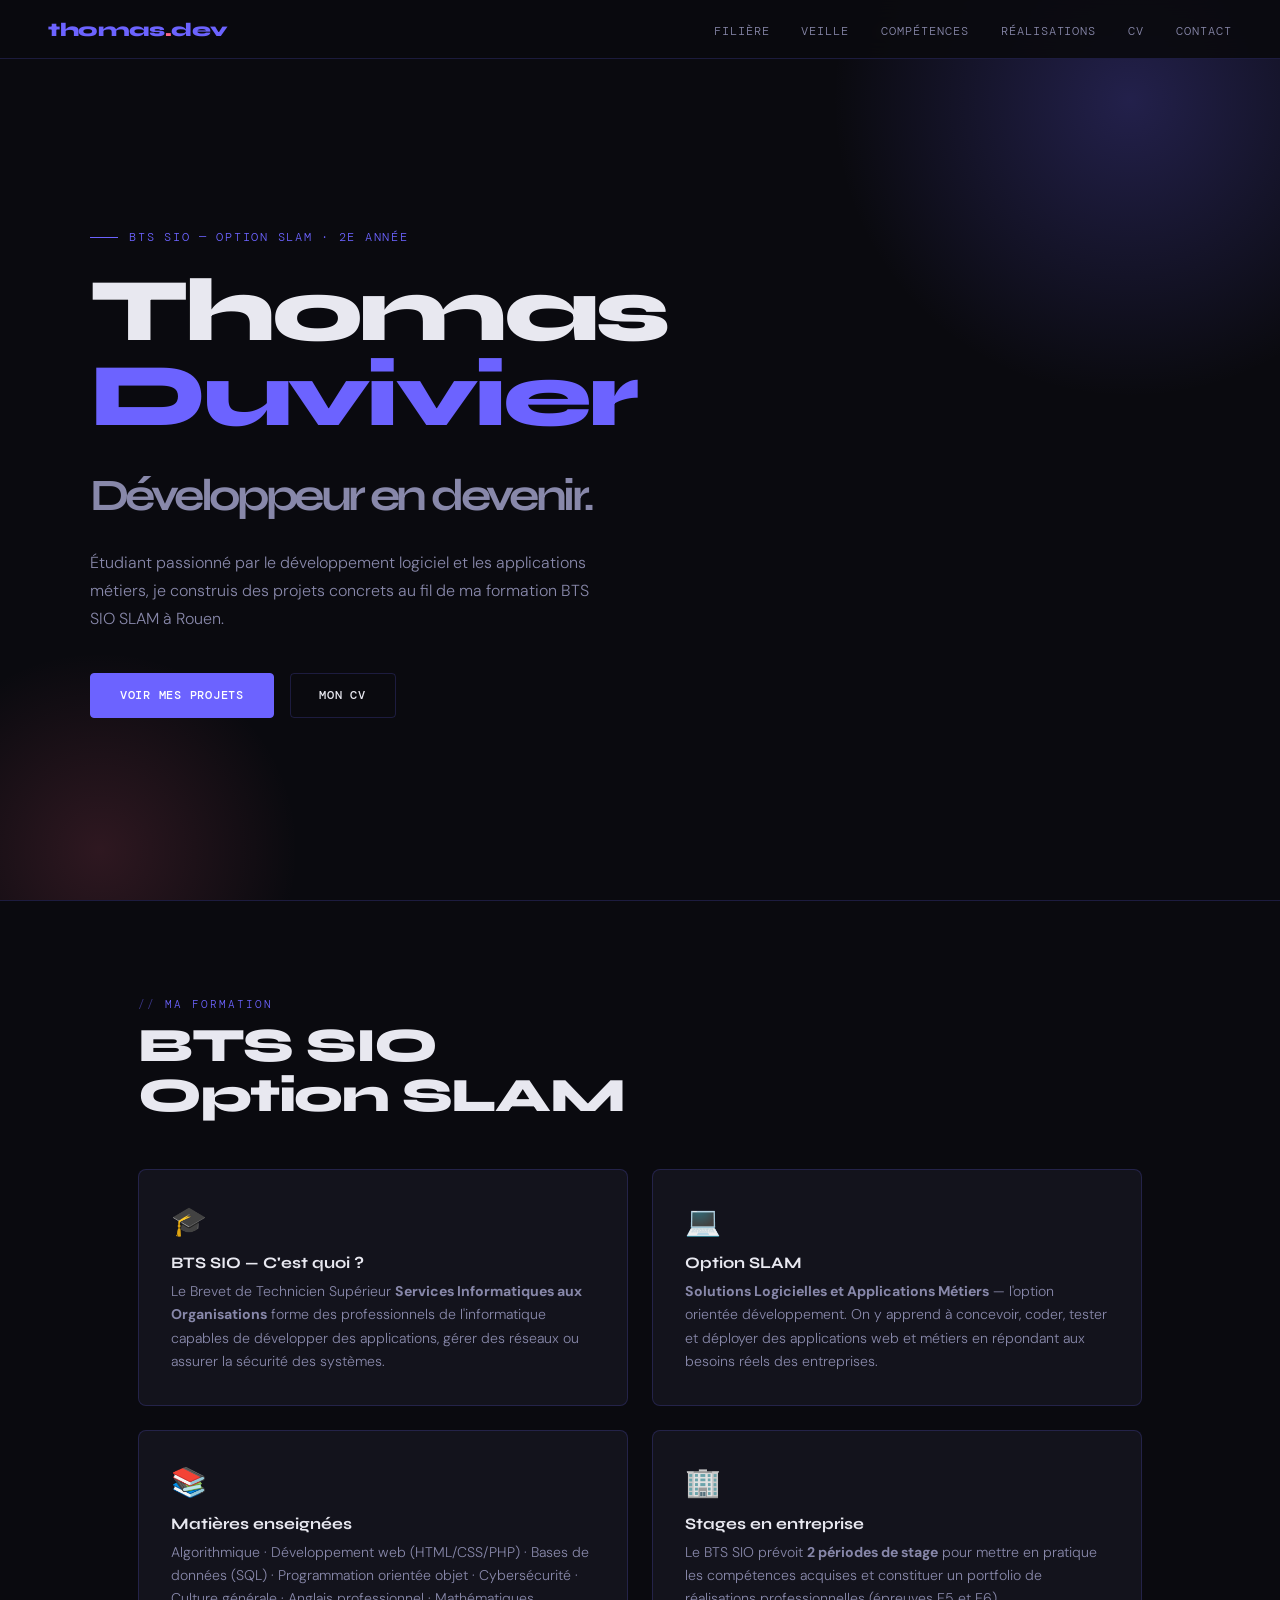
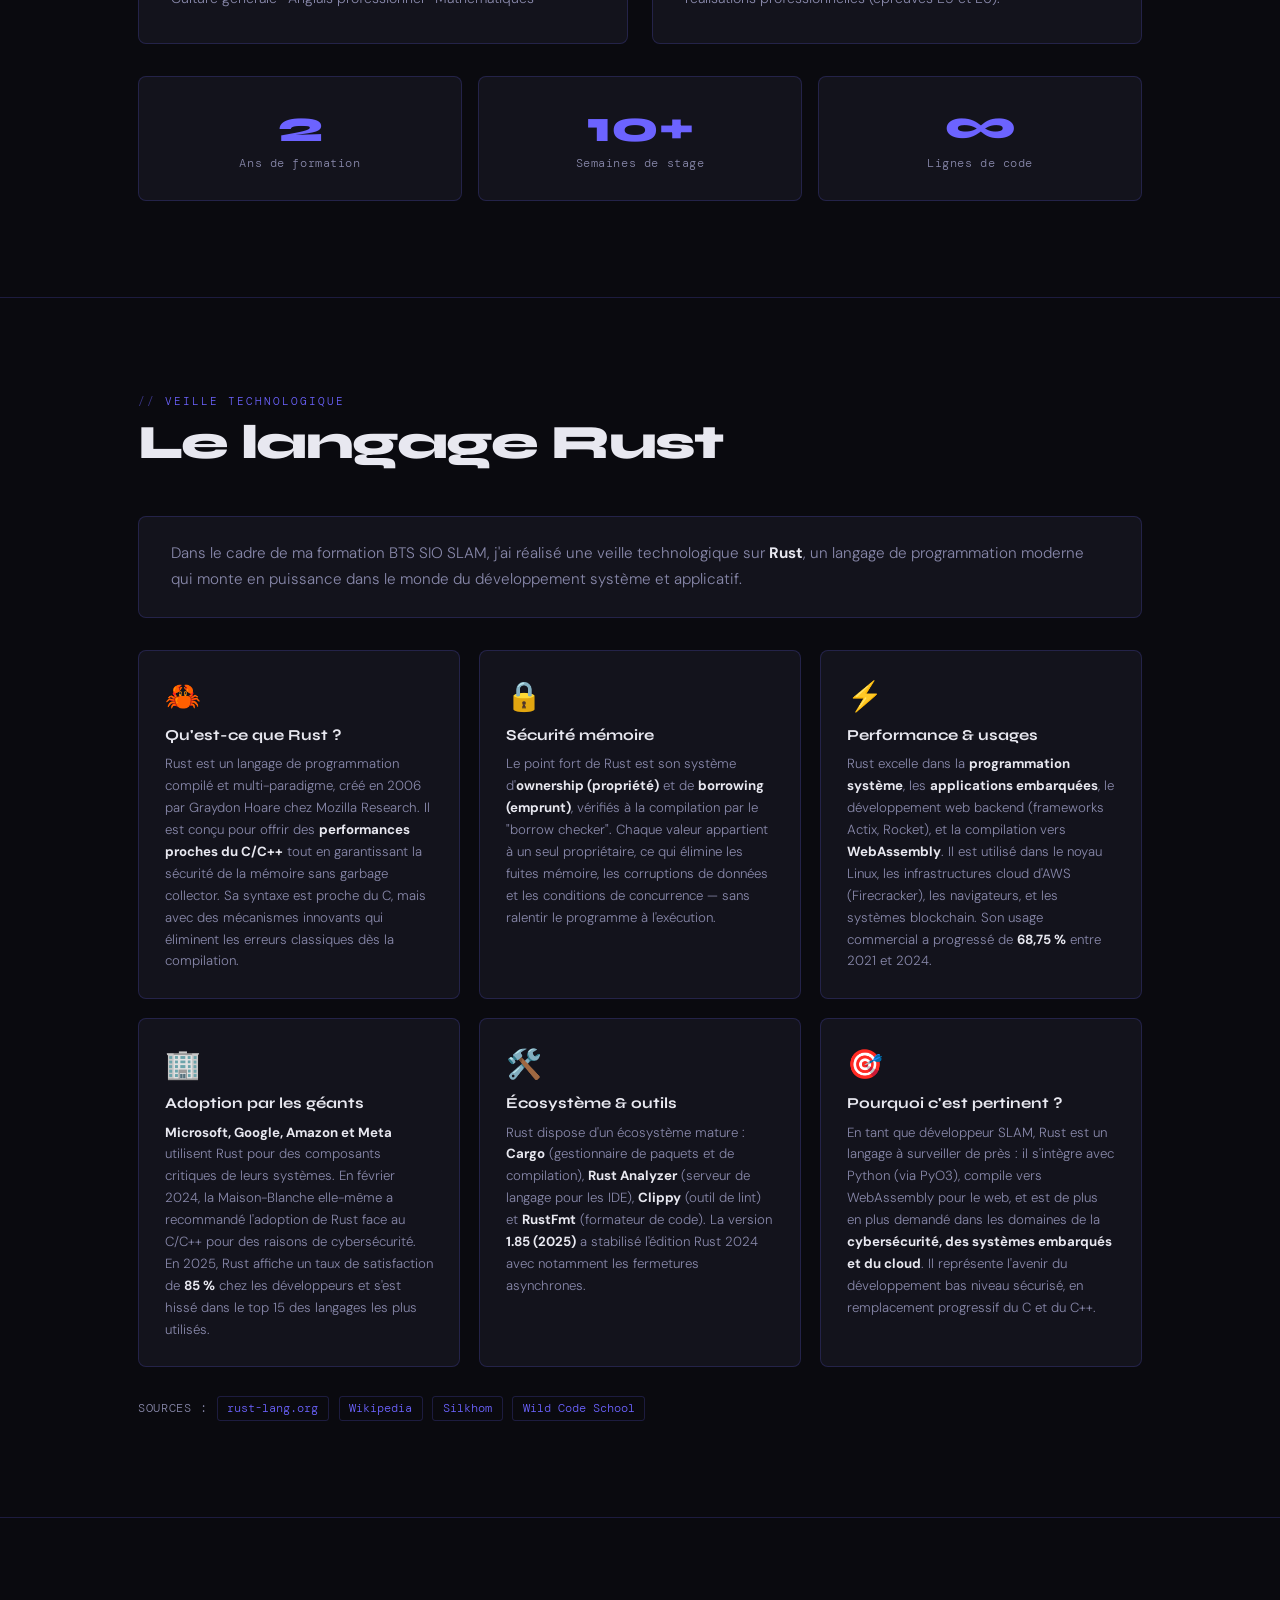
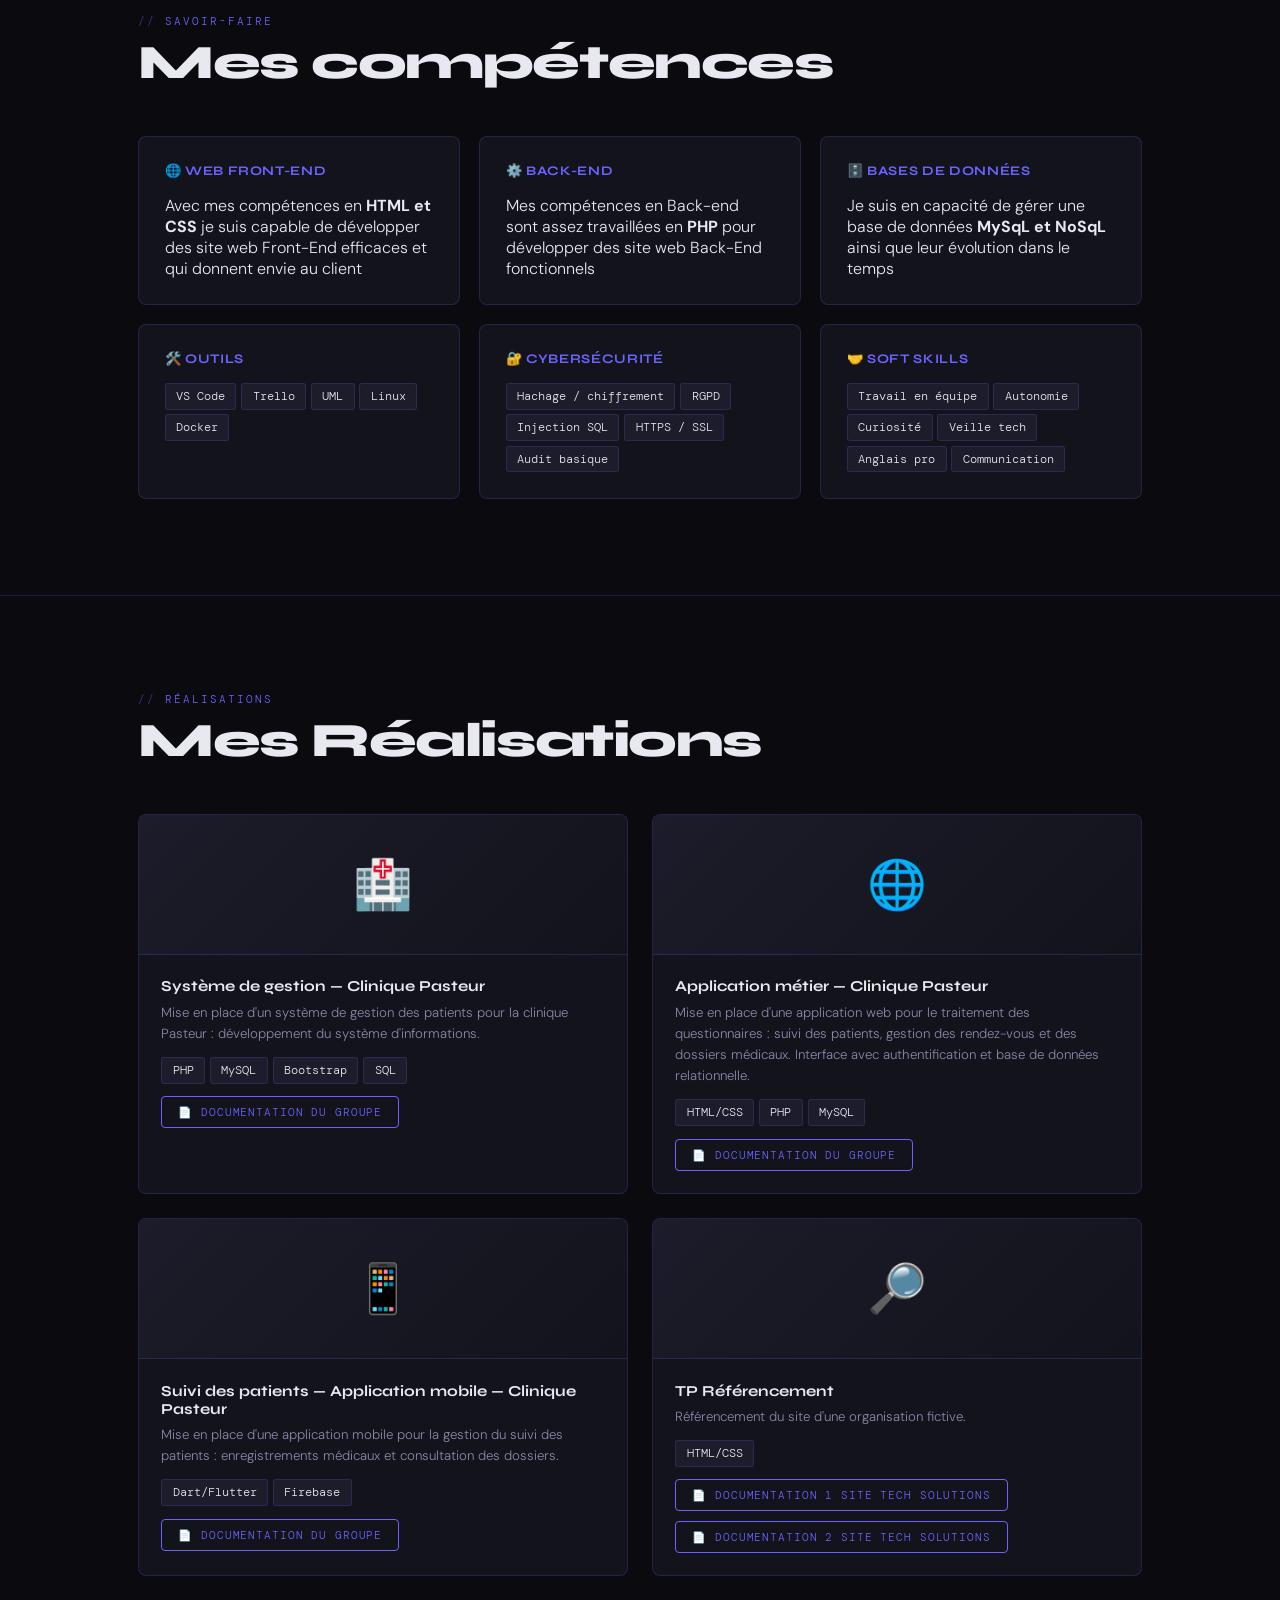
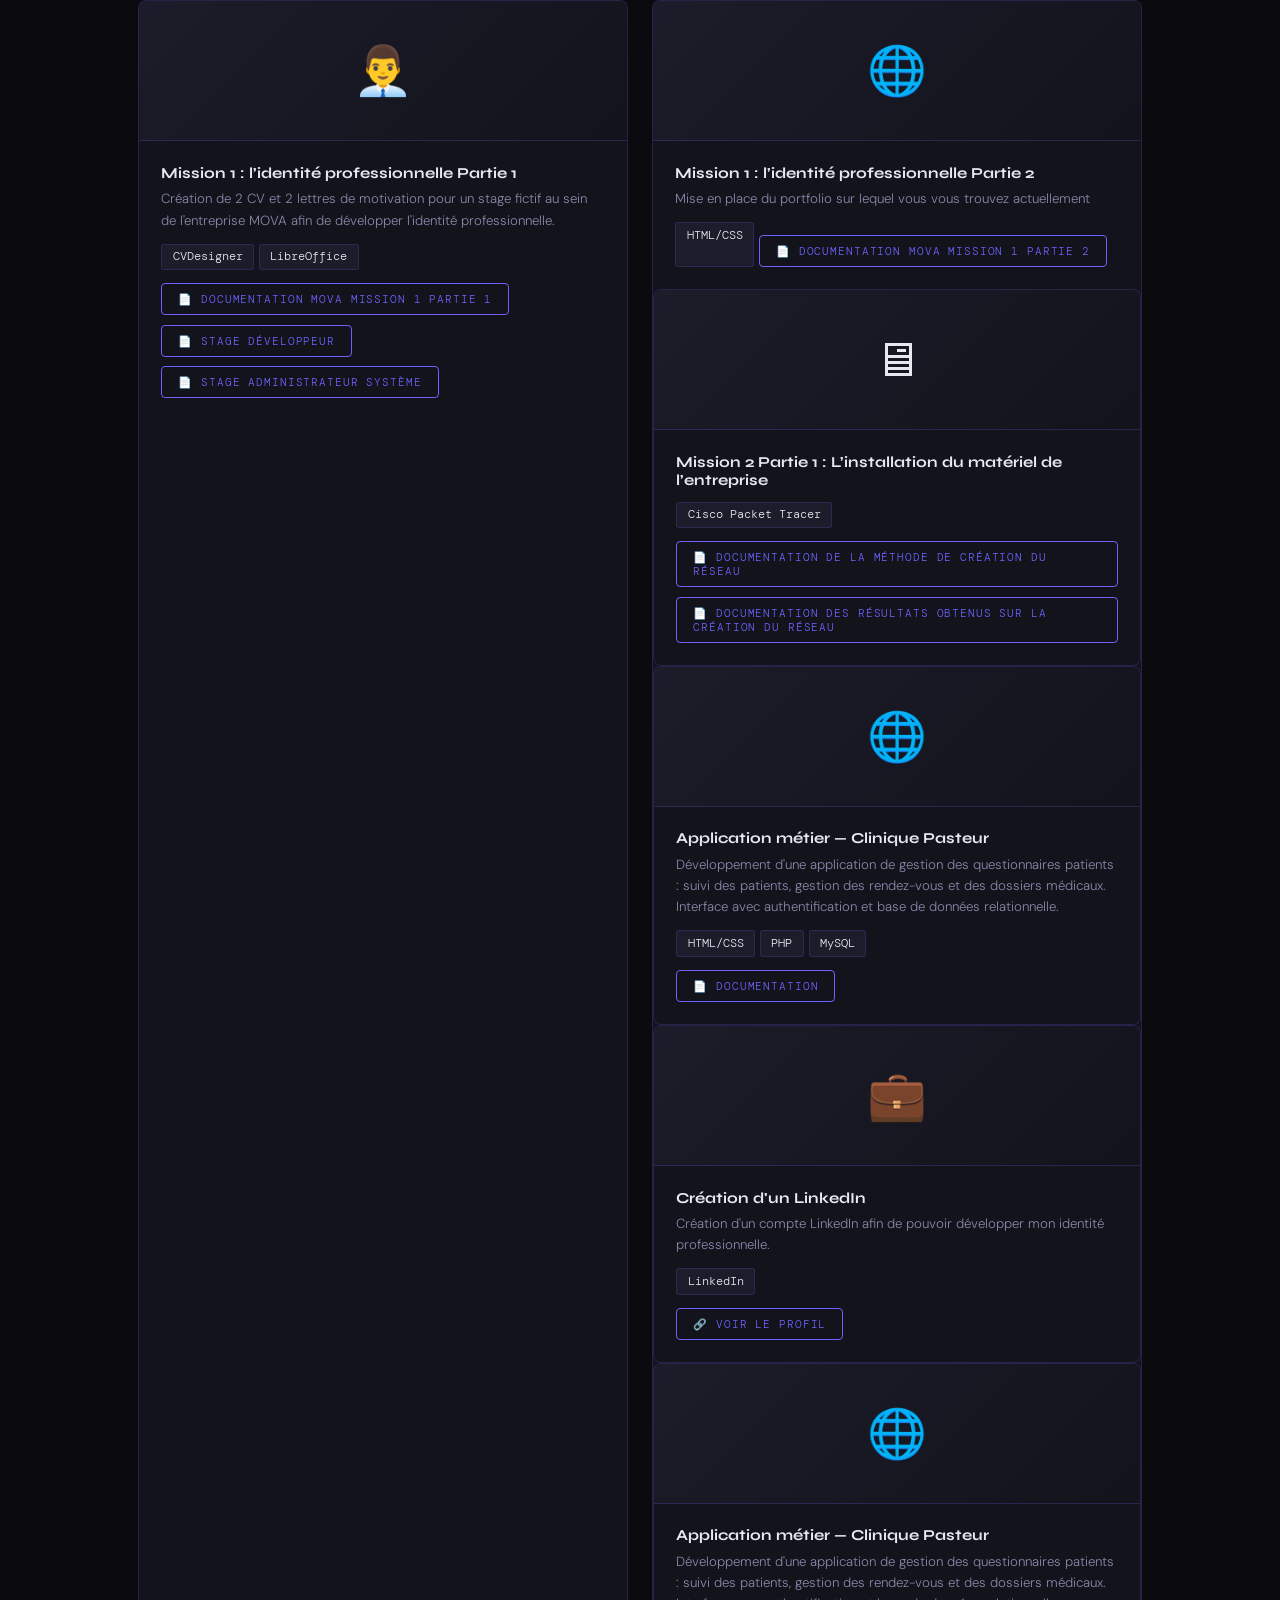
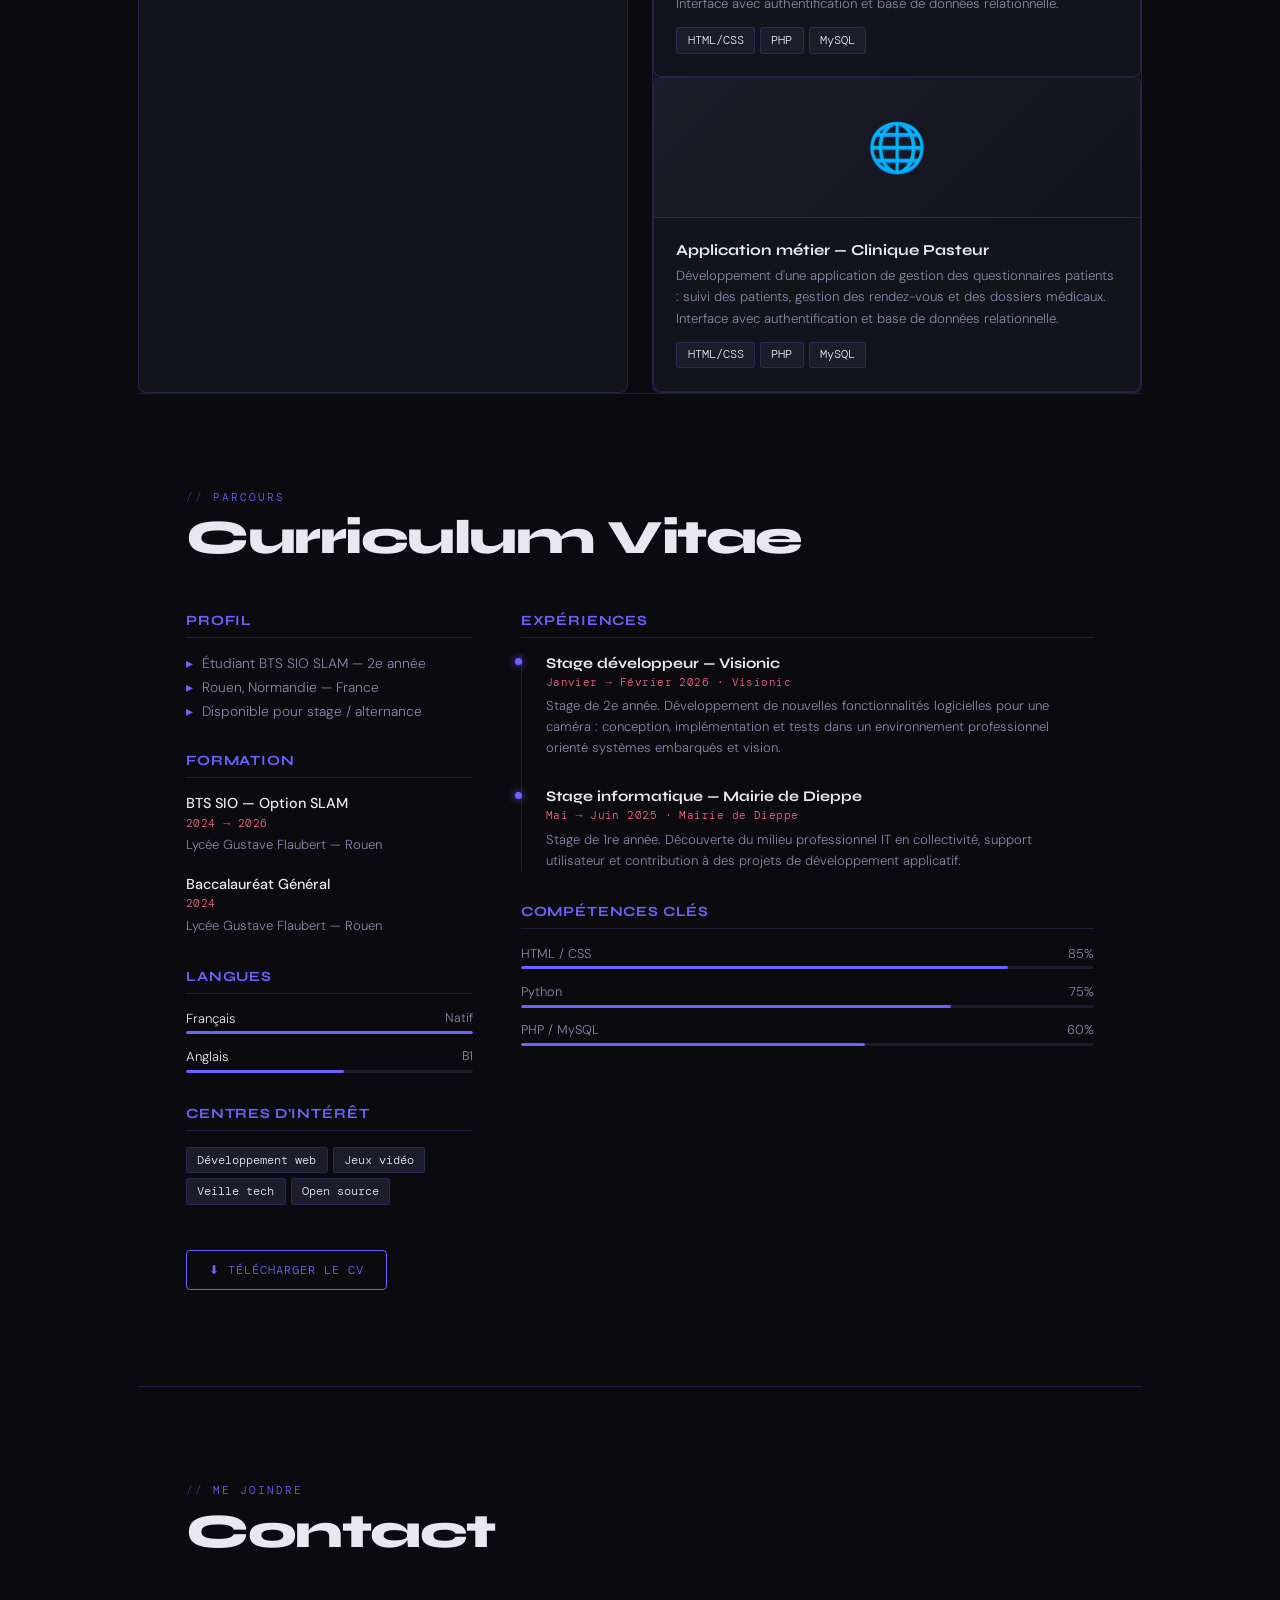
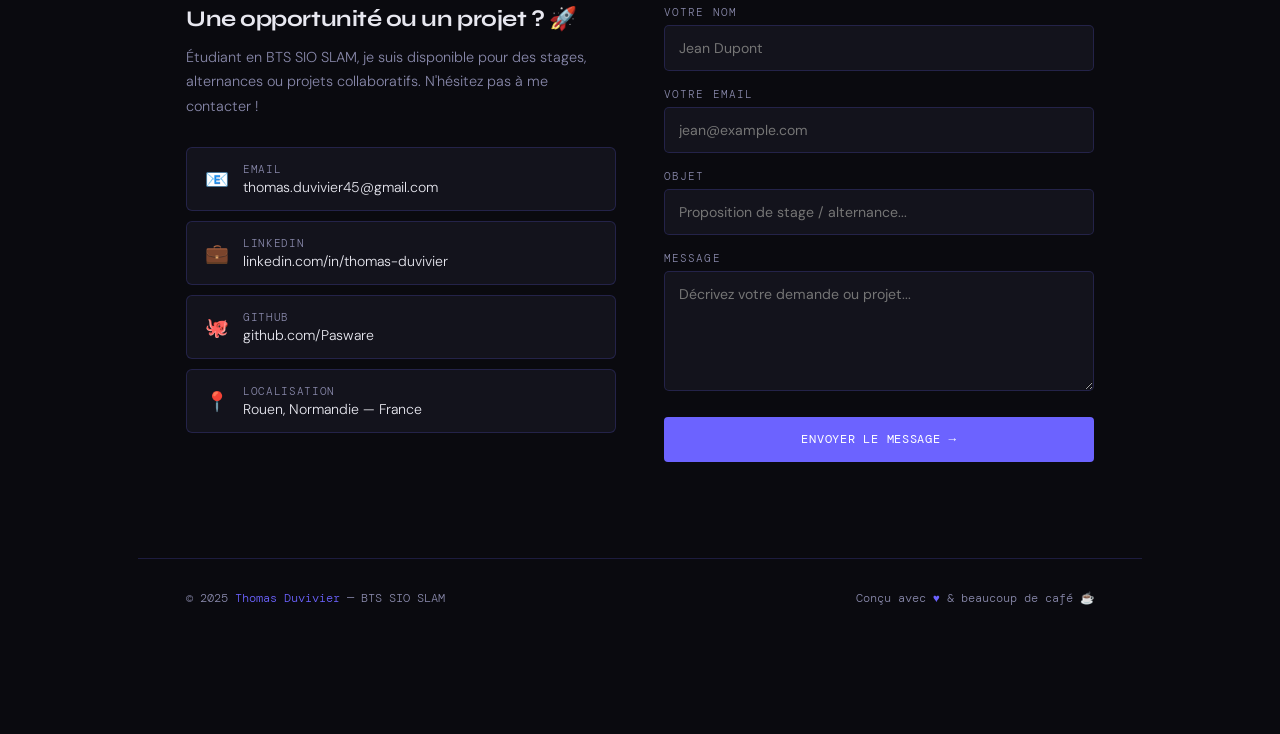
==== index.html @ 9bcb3e44 "Update index.html" ====
<!DOCTYPE html>
<html lang="fr">
<head>
<meta charset="UTF-8">
<meta name="viewport" content="width=device-width, initial-scale=1.0">
<title>Thomas Duvivier – Portfolio BTS SIO SLAM</title>
<link href="https://fonts.googleapis.com/css2?family=Syne:wght@700;800&family=DM+Mono:wght@400;500&family=DM+Sans:wght@300;400;500&display=swap" rel="stylesheet">
<style>
:root {
  --bg: #0a0a0f;
  --surface: #13131c;
  --surface2: #1c1c2a;
  --accent: #6c63ff;
  --accent2: #ff6584;
  --text: #e8e8f0;
  --muted: #8888aa;
  --border: rgba(108,99,255,0.2);
}
* { box-sizing: border-box; margin: 0; padding: 0; }
html { scroll-behavior: smooth; }
body { background: var(--bg); color: var(--text); font-family: 'DM Sans', sans-serif; font-weight: 300; overflow-x: hidden; }
 
/* NAV */
nav {
  position: fixed; top: 0; left: 0; right: 0; z-index: 50;
  display: flex; justify-content: space-between; align-items: center;
  padding: 1.1rem 3rem;
  background: rgba(10,10,15,0.92);
  backdrop-filter: blur(12px);
  border-bottom: 1px solid var(--border);
}
.nav-logo { font-family: 'Syne', sans-serif; font-weight: 800; font-size: 1.2rem; color: var(--accent); letter-spacing: -.02em; }
.nav-logo em { color: var(--accent2); font-style: normal; }
nav ul { list-style: none; display: flex; gap: 2rem; }
nav ul a { font-family: 'DM Mono', monospace; font-size: .75rem; text-decoration: none; color: var(--muted); letter-spacing: .08em; text-transform: uppercase; transition: color .2s; }
nav ul a:hover { color: var(--text); }
 
/* HERO */
#hero {
  min-height: 100vh;
  display: flex; align-items: center;
  padding: 7rem 3rem 4rem;
  position: relative;
  overflow: hidden;
}
.hero-bg {
  position: absolute; top: -200px; right: -150px;
  width: 600px; height: 600px; border-radius: 50%;
  background: radial-gradient(circle, rgba(108,99,255,.25) 0%, transparent 70%);
  pointer-events: none;
}
.hero-bg2 {
  position: absolute; bottom: -150px; left: -100px;
  width: 400px; height: 400px; border-radius: 50%;
  background: radial-gradient(circle, rgba(255,101,132,.15) 0%, transparent 70%);
  pointer-events: none;
}
.hero-content { max-width: 1100px; margin: 0 auto; width: 100%; position: relative; z-index: 1; }
.hero-tag {
  font-family: 'DM Mono', monospace; font-size: .72rem; letter-spacing: .15em;
  color: var(--accent); text-transform: uppercase; margin-bottom: 1.5rem;
  display: flex; align-items: center; gap: .7rem;
}
.hero-tag::before { content: ''; width: 28px; height: 1px; background: var(--accent); display: block; }
h1 {
  font-family: 'Syne', sans-serif; font-weight: 800;
  font-size: clamp(3rem, 7vw, 6.5rem);
  line-height: .95; letter-spacing: -.04em; margin-bottom: 1.5rem;
}
h1 .accent { color: var(--accent); }
h1 .sub { font-size: clamp(1.6rem, 3.5vw, 3rem); color: var(--muted); font-weight: 700; }
.hero-desc { max-width: 500px; color: var(--muted); font-size: 1rem; line-height: 1.75; margin-bottom: 2.5rem; }
.ctas { display: flex; gap: 1rem; flex-wrap: wrap; }
.btn { font-family: 'DM Mono', monospace; font-size: .78rem; letter-spacing: .06em; text-transform: uppercase; padding: .85rem 1.8rem; border-radius: 4px; text-decoration: none; transition: all .2s; font-weight: 500; display: inline-block; }
.btn-primary { background: var(--accent); color: #fff; border: 1px solid var(--accent); }
.btn-primary:hover { background: #5a52e0; }
.btn-outline { background: transparent; color: var(--text); border: 1px solid var(--border); }
.btn-outline:hover { border-color: var(--accent); color: var(--accent); }
 
/* SECTIONS */
.section { padding: 6rem 3rem; max-width: 1100px; margin: 0 auto; }
.section-label { font-family: 'DM Mono', monospace; font-size: .7rem; letter-spacing: .18em; text-transform: uppercase; color: var(--accent); margin-bottom: .6rem; }
.section-label::before { content: '// '; opacity: .5; }
h2 { font-family: 'Syne', sans-serif; font-weight: 800; font-size: clamp(2rem, 4vw, 3rem); letter-spacing: -.03em; margin-bottom: 3rem; line-height: 1.05; }
 
/* FILIERE CARDS */
.grid-2 { display: grid; grid-template-columns: 1fr 1fr; gap: 1.5rem; margin-bottom: 2rem; }
.card { background: var(--surface); border: 1px solid var(--border); border-radius: 8px; padding: 2rem; transition: border-color .2s; }
.card:hover { border-color: var(--accent); }
.card .icon { font-size: 1.8rem; margin-bottom: .8rem; }
.card h3 { font-family: 'Syne', sans-serif; font-size: 1rem; font-weight: 700; margin-bottom: .5rem; }
.card p { font-size: .88rem; color: var(--muted); line-height: 1.65; }
 
.stats-row { display: grid; grid-template-columns: repeat(3,1fr); gap: 1rem; }
.stat-box { background: var(--surface); border: 1px solid var(--border); border-radius: 8px; padding: 1.8rem; text-align: center; }
.stat-num { font-family: 'Syne', sans-serif; font-size: 2.8rem; font-weight: 800; color: var(--accent); line-height: 1; }
.stat-lbl { font-family: 'DM Mono', monospace; font-size: .72rem; color: var(--muted); margin-top: .4rem; letter-spacing: .05em; }
 
/* COMPETENCES */
.skills-grid { display: grid; grid-template-columns: repeat(3,1fr); gap: 1.2rem; }
.skill-group { background: var(--surface); border: 1px solid var(--border); border-radius: 8px; padding: 1.6rem; transition: border-color .2s, transform .2s; }
.skill-group:hover { border-color: var(--accent); transform: translateY(-2px); }
.skill-group h4 { font-family: 'Syne', sans-serif; font-size: .82rem; font-weight: 700; color: var(--accent); text-transform: uppercase; letter-spacing: .05em; margin-bottom: 1rem; }
.bar { margin-bottom: .85rem; }
.bar-top { display: flex; justify-content: space-between; font-size: .8rem; color: var(--muted); margin-bottom: .3rem; }
.bar-track { height: 3px; background: var(--surface2); border-radius: 2px; overflow: hidden; }
.bar-fill { height: 100%; background: var(--accent); border-radius: 2px; }
.tags { display: flex; flex-wrap: wrap; gap: .3rem; margin-top: .3rem; }
.tag { font-family: 'DM Mono', monospace; font-size: .72rem; background: var(--surface2); border: 1px solid var(--border); color: var(--text); padding: .3rem .65rem; border-radius: 3px; }
 
/* Réalisations */
.projects-grid { display: grid; grid-template-columns: 1fr 1fr; gap: 1.5rem; }
.project-card { background: var(--surface); border: 1px solid var(--border); border-radius: 8px; overflow: hidden; transition: border-color .25s, transform .25s; }
.project-card:hover { border-color: var(--accent); transform: translateY(-3px); }
.project-thumb {
  height: 140px; display: flex; align-items: center; justify-content: center;
  font-size: 3rem;
  background: linear-gradient(135deg, var(--surface2), var(--surface));
  border-bottom: 1px solid var(--border);
}
.project-body { padding: 1.4rem; }
.project-body h4 { font-family: 'Syne', sans-serif; font-size: .95rem; font-weight: 700; margin-bottom: .4rem; }
.project-body p { font-size: .83rem; color: var(--muted); line-height: 1.6; margin-bottom: .8rem; }
 
/* CV */
.cv-wrap { display: grid; grid-template-columns: 1fr 2fr; gap: 3rem; }
.cv-block { margin-bottom: 2rem; }
.cv-block h3 { font-family: 'Syne', sans-serif; font-size: .88rem; font-weight: 700; text-transform: uppercase; letter-spacing: .06em; color: var(--accent); border-bottom: 1px solid var(--border); padding-bottom: .5rem; margin-bottom: 1rem; }
.cv-line { font-size: .86rem; color: var(--muted); margin-bottom: .4rem; padding-left: 1rem; position: relative; }
.cv-line::before { content: '▸'; color: var(--accent); position: absolute; left: 0; }
.cv-entry { margin-bottom: 1.2rem; }
.cv-entry .cv-title { font-size: .9rem; font-weight: 500; }
.cv-entry .cv-date { font-family: 'DM Mono', monospace; font-size: .7rem; color: var(--accent2); margin: .2rem 0 .3rem; letter-spacing: .04em; }
.cv-entry p { font-size: .82rem; color: var(--muted); line-height: 1.6; }
 
/* timeline */
.timeline { padding-left: 1.5rem; border-left: 1px solid var(--border); }
.tl-item { position: relative; margin-bottom: 1.8rem; }
.tl-item::before { content: ''; position: absolute; left: -1.9rem; top: .3rem; width: 7px; height: 7px; border-radius: 50%; background: var(--accent); box-shadow: 0 0 8px var(--accent); }
.tl-item h4 { font-family: 'Syne', sans-serif; font-size: .92rem; font-weight: 700; }
.tl-date { font-family: 'DM Mono', monospace; font-size: .7rem; color: var(--accent2); margin: .2rem 0 .4rem; letter-spacing: .04em; }
.tl-item p { font-size: .82rem; color: var(--muted); line-height: 1.6; }
 
.dl-btn { display: inline-flex; align-items: center; gap: .5rem; font-family: 'DM Mono', monospace; font-size: .75rem; letter-spacing: .08em; text-transform: uppercase; color: var(--accent); text-decoration: none; border: 1px solid var(--accent); padding: .7rem 1.4rem; border-radius: 4px; transition: all .2s; margin-top: .8rem; }
.dl-btn:hover { background: var(--accent); color: #fff; }
 
/* CONTACT */
.contact-wrap { display: grid; grid-template-columns: 1fr 1fr; gap: 3rem; align-items: start; }
.contact-info h3 { font-family: 'Syne', sans-serif; font-size: 1.4rem; font-weight: 700; margin-bottom: .8rem; letter-spacing: -.02em; }
.contact-info p { color: var(--muted); line-height: 1.7; margin-bottom: 1.8rem; font-size: .9rem; }
.clink { display: flex; align-items: center; gap: .9rem; text-decoration: none; color: var(--text); padding: .9rem 1.1rem; border: 1px solid var(--border); border-radius: 6px; background: var(--surface); margin-bottom: .6rem; font-size: .88rem; transition: border-color .2s, background .2s; }
.clink:hover { border-color: var(--accent); background: var(--surface2); }
.clink .ci { font-size: 1.2rem; }
.clink .cl { font-family: 'DM Mono', monospace; font-size: .68rem; color: var(--muted); letter-spacing: .06em; text-transform: uppercase; display: block; margin-bottom: .1rem; }
 
/* FORM */
.form-g { margin-bottom: 1rem; }
.form-g label { display: block; font-family: 'DM Mono', monospace; font-size: .68rem; letter-spacing: .1em; text-transform: uppercase; color: var(--muted); margin-bottom: .4rem; }
.form-g input, .form-g textarea { width: 100%; background: var(--surface); border: 1px solid var(--border); color: var(--text); padding: .8rem .9rem; border-radius: 5px; font-family: 'DM Sans', sans-serif; font-size: .88rem; transition: border-color .2s; resize: vertical; outline: none; }
.form-g input:focus, .form-g textarea:focus { border-color: var(--accent); }
.form-g textarea { min-height: 120px; }
.form-submit { font-family: 'DM Mono', monospace; font-size: .78rem; letter-spacing: .06em; text-transform: uppercase; padding: .9rem 2rem; background: var(--accent); color: #fff; border: none; border-radius: 4px; cursor: pointer; transition: all .2s; width: 100%; margin-top: .3rem; }
.form-submit:hover { background: #5a52e0; }
 
/* DIVIDER */
.divider { border: none; border-top: 1px solid var(--border); margin: 0; }
 
/* FOOTER */
footer { padding: 2rem 3rem; display: flex; justify-content: space-between; align-items: center; }
footer p { font-family: 'DM Mono', monospace; font-size: .72rem; color: var(--muted); }
footer span { color: var(--accent); }
 
/* RESPONSIVE */
@media (max-width: 860px) {
  nav { padding: 1rem 1.2rem; }
  nav ul { gap: 1rem; }
  .section { padding: 4rem 1.2rem; }
  #hero { padding: 6rem 1.2rem 3rem; }
  .grid-2, .skills-grid, .projects-grid, .cv-wrap, .contact-wrap, .stats-row { grid-template-columns: 1fr; }
  h1 { font-size: clamp(2.5rem,10vw,4rem); }
  footer { flex-direction: column; gap: .8rem; text-align: center; padding: 1.5rem; }
}
</style>
</head>
<body>
 
<!-- NAV -->
<nav>
  <div class="nav-logo">thomas<em>.</em>dev</div>
  <ul>
    <li><a href="#filiere">Filière</a></li>
    <li><a href="#veille">Veille</a></li>
    <li><a href="#competences">Compétences</a></li>
    <li><a href="#projets">Réalisations</a></li>
    <li><a href="#cv">CV</a></li>
    <li><a href="#contact">Contact</a></li>
  </ul>
</nav>
 
<!-- HERO -->
<div id="hero">
  <div class="hero-bg"></div>
  <div class="hero-bg2"></div>
  <div class="hero-content">
    <div class="hero-tag">BTS SIO — Option SLAM · 2e année</div>
    <h1>
      Thomas<br>
      <span class="accent">Duvivier</span><br>
      <span class="sub">Développeur en devenir.</span>
    </h1>
    <p class="hero-desc">
      Étudiant passionné par le développement logiciel et les applications métiers,
      je construis des projets concrets au fil de ma formation BTS SIO SLAM à Rouen.
    </p>
    <div class="ctas">
      <a href="#projets" class="btn btn-primary">Voir mes projets</a>
      <a href="#cv" class="btn btn-outline">Mon CV</a>
    </div>
  </div>
</div>
 
<hr class="divider">
 
<!-- FILIERE -->
<div class="section" id="filiere">
  <div class="section-label">Ma formation</div>
  <h2>BTS SIO<br>Option SLAM</h2>
 
  <div class="grid-2">
    <div class="card">
      <div class="icon">🎓</div>
      <h3>BTS SIO — C'est quoi ?</h3>
      <p>Le Brevet de Technicien Supérieur <strong>Services Informatiques aux Organisations</strong> forme des professionnels de l'informatique capables de développer des applications, gérer des réseaux ou assurer la sécurité des systèmes.</p>
    </div>
    <div class="card">
      <div class="icon">💻</div>
      <h3>Option SLAM</h3>
      <p><strong>Solutions Logicielles et Applications Métiers</strong> — l'option orientée développement. On y apprend à concevoir, coder, tester et déployer des applications web et métiers en répondant aux besoins réels des entreprises.</p>
    </div>
    <div class="card">
      <div class="icon">📚</div>
      <h3>Matières enseignées</h3>
      <p>Algorithmique · Développement web (HTML/CSS/PHP) · Bases de données (SQL) · Programmation orientée objet · Cybersécurité · Culture générale · Anglais professionnel · Mathématiques</p>
    </div>
    <div class="card">
      <div class="icon">🏢</div>
      <h3>Stages en entreprise</h3>
      <p>Le BTS SIO prévoit <strong>2 périodes de stage</strong> pour mettre en pratique les compétences acquises et constituer un portfolio de réalisations professionnelles (épreuves E5 et E6).</p>
    </div>
  </div>
 
  <div class="stats-row">
    <div class="stat-box"><div class="stat-num">2</div><div class="stat-lbl">Ans de formation</div></div>
    <div class="stat-box"><div class="stat-num">10+</div><div class="stat-lbl">Semaines de stage</div></div>
    <div class="stat-box"><div class="stat-num">∞</div><div class="stat-lbl">Lignes de code</div></div>
  </div>
</div>
 
<hr class="divider">
 
<!-- VEILLE -->
<div class="section" id="veille">
  <div class="section-label">Veille technologique</div>
  <h2>Le langage Rust</h2>
 
  <div class="veille-intro">
    <p>Dans le cadre de ma formation BTS SIO SLAM, j'ai réalisé une veille technologique sur <strong>Rust</strong>, un langage de programmation moderne qui monte en puissance dans le monde du développement système et applicatif.</p>
  </div>
 
  <div class="veille-grid">
 
    <div class="veille-card">
      <div class="veille-icon">🦀</div>
      <h3>Qu'est-ce que Rust ?</h3>
      <p>Rust est un langage de programmation compilé et multi-paradigme, créé en 2006 par Graydon Hoare chez Mozilla Research. Il est conçu pour offrir des <strong>performances proches du C/C++</strong> tout en garantissant la sécurité de la mémoire sans garbage collector. Sa syntaxe est proche du C, mais avec des mécanismes innovants qui éliminent les erreurs classiques dès la compilation.</p>
    </div>
 
    <div class="veille-card">
      <div class="veille-icon">🔒</div>
      <h3>Sécurité mémoire</h3>
      <p>Le point fort de Rust est son système d'<strong>ownership (propriété)</strong> et de <strong>borrowing (emprunt)</strong>, vérifiés à la compilation par le "borrow checker". Chaque valeur appartient à un seul propriétaire, ce qui élimine les fuites mémoire, les corruptions de données et les conditions de concurrence — sans ralentir le programme à l'exécution.</p>
    </div>
 
    <div class="veille-card">
      <div class="veille-icon">⚡</div>
      <h3>Performance & usages</h3>
      <p>Rust excelle dans la <strong>programmation système</strong>, les <strong>applications embarquées</strong>, le développement web backend (frameworks Actix, Rocket), et la compilation vers <strong>WebAssembly</strong>. Il est utilisé dans le noyau Linux, les infrastructures cloud d'AWS (Firecracker), les navigateurs, et les systèmes blockchain. Son usage commercial a progressé de <strong>68,75 %</strong> entre 2021 et 2024.</p>
    </div>
 
    <div class="veille-card">
      <div class="veille-icon">🏢</div>
      <h3>Adoption par les géants</h3>
      <p><strong>Microsoft, Google, Amazon et Meta</strong> utilisent Rust pour des composants critiques de leurs systèmes. En février 2024, la Maison-Blanche elle-même a recommandé l'adoption de Rust face au C/C++ pour des raisons de cybersécurité. En 2025, Rust affiche un taux de satisfaction de <strong>85 %</strong> chez les développeurs et s'est hissé dans le top 15 des langages les plus utilisés.</p>
    </div>
 
    <div class="veille-card">
      <div class="veille-icon">🛠️</div>
      <h3>Écosystème & outils</h3>
      <p>Rust dispose d'un écosystème mature : <strong>Cargo</strong> (gestionnaire de paquets et de compilation), <strong>Rust Analyzer</strong> (serveur de langage pour les IDE), <strong>Clippy</strong> (outil de lint) et <strong>RustFmt</strong> (formateur de code). La version <strong>1.85 (2025)</strong> a stabilisé l'édition Rust 2024 avec notamment les fermetures asynchrones.</p>
    </div>
 
    <div class="veille-card">
      <div class="veille-icon">🎯</div>
      <h3>Pourquoi c'est pertinent ?</h3>
      <p>En tant que développeur SLAM, Rust est un langage à surveiller de près : il s'intègre avec Python (via PyO3), compile vers WebAssembly pour le web, et est de plus en plus demandé dans les domaines de la <strong>cybersécurité, des systèmes embarqués et du cloud</strong>. Il représente l'avenir du développement bas niveau sécurisé, en remplacement progressif du C et du C++.</p>
    </div>
 
  </div>
 
  <div class="veille-sources">
    <span class="veille-src-label">Sources :</span>
    <a href="https://rust-lang.org/fr/" target="_blank" class="veille-src">rust-lang.org</a>
    <a href="https://fr.wikipedia.org/wiki/Rust_(langage)" target="_blank" class="veille-src">Wikipedia</a>
    <a href="https://www.silkhom.com/langages-programmation/rust/" target="_blank" class="veille-src">Silkhom</a>
    <a href="https://www.wildcodeschool.com/blog/langage-de-programmation-rust" target="_blank" class="veille-src">Wild Code School</a>
  </div>
</div>
 
<style>
.veille-intro {
  background: var(--surface); border: 1px solid var(--border); border-radius: 8px;
  padding: 1.5rem 2rem; margin-bottom: 2rem; font-size: .95rem; line-height: 1.7; color: var(--muted);
}
.veille-intro strong { color: var(--text); }
.veille-grid {
  display: grid; grid-template-columns: repeat(3, 1fr); gap: 1.2rem; margin-bottom: 1.8rem;
}
.veille-card {
  background: var(--surface); border: 1px solid var(--border); border-radius: 8px;
  padding: 1.6rem; transition: border-color .2s, transform .2s;
}
.veille-card:hover { border-color: var(--accent); transform: translateY(-2px); }
.veille-icon { font-size: 1.8rem; margin-bottom: .7rem; }
.veille-card h3 { font-family: 'Syne', sans-serif; font-size: .95rem; font-weight: 700; margin-bottom: .6rem; }
.veille-card p { font-size: .83rem; color: var(--muted); line-height: 1.65; }
.veille-card strong { color: var(--text); }
.veille-sources {
  display: flex; align-items: center; gap: .6rem; flex-wrap: wrap;
  font-family: 'DM Mono', monospace; font-size: .72rem;
}
.veille-src-label { color: var(--muted); letter-spacing: .06em; text-transform: uppercase; }
.veille-src {
  color: var(--accent); text-decoration: none;
  border: 1px solid var(--border); padding: .25rem .6rem; border-radius: 3px;
  transition: border-color .2s;
}
.veille-src:hover { border-color: var(--accent); }
@media (max-width: 860px) { .veille-grid { grid-template-columns: 1fr; } }
</style>
 
<hr class="divider">
 
<!-- COMPETENCES -->
<div class="section" id="competences">
  <div class="section-label">Savoir-faire</div>
  <h2>Mes compétences</h2>
 
  <div class="skills-grid">
    <div class="skill-group">
      <h4>🌐 Web Front-End</h4>
      <p> Avec mes compétences en <strong> HTML et CSS</strong> je suis capable de développer des site web Front-End efficaces et qui donnent envie au client</p>
    </div>
 
    <div class="skill-group">
      <h4>⚙️ Back-End</h4>
            <p> Mes compétences en Back-end sont assez travaillées en <strong>PHP</strong> pour développer des site web Back-End fonctionnels</p>
    </div>
 
    <div class="skill-group">
      <h4>🗄️ Bases de données</h4>
           <p> Je suis en capacité de gérer une base de données <strong> MySqL et NoSqL</strong> ainsi que leur évolution dans le temps</p>
    </div>
 
    <div class="skill-group">
      <h4>🛠️ Outils</h4>
      <div class="tags">
        <span class="tag">VS Code</span>
        <span class="tag">Trello</span>
        <span class="tag">UML</span>
        <span class="tag">Linux</span>
        <span class="tag">Docker</span>
      </div>
    </div>
 
    <div class="skill-group">
      <h4>🔐 Cybersécurité</h4>
      <div class="tags">
        <span class="tag">Hachage / chiffrement</span>
        <span class="tag">RGPD</span>
        <span class="tag">Injection SQL</span>
        <span class="tag">HTTPS / SSL</span>
        <span class="tag">Audit basique</span>
      </div>
    </div>
 
    <div class="skill-group">
      <h4>🤝 Soft skills</h4>
      <div class="tags">
        <span class="tag">Travail en équipe</span>
        <span class="tag">Autonomie</span>
        <span class="tag">Curiosité</span>
        <span class="tag">Veille tech</span>
        <span class="tag">Anglais pro</span>
        <span class="tag">Communication</span>
      </div>
    </div>
  </div>
</div>
 
<hr class="divider">
 
<!-- PROJETS -->
<div class="section" id="projets">
  <div class="section-label">Réalisations</div>
  <h2>Mes Réalisations</h2>

  <div class="projects-grid">

    <div class="project-card">
      <div class="project-thumb">🏥</div>
      <div class="project-body">
        <h4>Système de gestion — Clinique Pasteur</h4>
        <p>Mise en place d'un système de gestion des patients pour la clinique Pasteur : développement du système d'informations.</p>
        <div class="tags">
          <span class="tag">PHP</span><span class="tag">MySQL</span><span class="tag">Bootstrap</span><span class="tag">SQL</span>
        </div>
        <div style="display:flex; gap:.6rem; margin-top:.8rem; flex-wrap:wrap;">
          <a href="https://github.com/Pasware/pasware/blob/main/AtelierPro_G3_Proj1Part3.pdf" target="_blank" rel="noopener noreferrer" class="dl-btn" style="margin-top:0; font-size:.68rem; padding:.5rem 1rem;">📄 Documentation du groupe</a>
        </div>
      </div>
    </div>

    <div class="project-card">
      <div class="project-thumb">🌐</div>
      <div class="project-body">
        <h4>Application métier — Clinique Pasteur</h4>
        <p>Mise en place d'une application web pour le traitement des questionnaires : suivi des patients, gestion des rendez-vous et des dossiers médicaux. Interface avec authentification et base de données relationnelle.</p>
        <div class="tags">
          <span class="tag">HTML/CSS</span><span class="tag">PHP</span><span class="tag">MySQL</span>
        </div>
        <div style="display:flex; gap:.6rem; margin-top:.8rem; flex-wrap:wrap;">
          <a href="https://github.com/Pasware/pasware/blob/main/atelierPro_Projet2.pdf" target="_blank" rel="noopener noreferrer" class="dl-btn" style="margin-top:0; font-size:.68rem; padding:.5rem 1rem;">📄 Documentation du groupe</a>
        </div>
      </div>
    </div>

    <div class="project-card">
      <div class="project-thumb">📱</div>
      <div class="project-body">
        <h4>Suivi des patients — Application mobile — Clinique Pasteur</h4>
        <p>Mise en place d'une application mobile pour la gestion du suivi des patients : enregistrements médicaux et consultation des dossiers.</p>
        <div class="tags">
          <span class="tag">Dart/Flutter</span><span class="tag">Firebase</span>
        </div>
        <div style="display:flex; gap:.6rem; margin-top:.8rem; flex-wrap:wrap;">
          <a href="https://github.com/Pasware/pasware/blob/main/atelierPro_Projet3.pdf" target="_blank" rel="noopener noreferrer" class="dl-btn" style="margin-top:0; font-size:.68rem; padding:.5rem 1rem;">📄 Documentation du groupe</a>
        </div>
      </div>
    </div>

    <div class="project-card">
      <div class="project-thumb">🔎</div>
      <div class="project-body">
        <h4>TP Référencement</h4>
        <p>Référencement du site d'une organisation fictive.</p>
        <div class="tags">
          <span class="tag">HTML/CSS</span>
        </div>
        <div style="display:flex; gap:.6rem; margin-top:.8rem; flex-wrap:wrap;">
          <a href="https://github.com/Pasware/pasware/blob/main/TP_Referencement.pdf" target="_blank" rel="noopener noreferrer" class="dl-btn" style="margin-top:0; font-size:.68rem; padding:.5rem 1rem;">📄 Documentation 1 site Tech Solutions</a>
          <a href="https://github.com/Pasware/pasware/blob/main/TP_Referencement.pdf" target="_blank" rel="noopener noreferrer" class="dl-btn" style="margin-top:0; font-size:.68rem; padding:.5rem 1rem;">📄 Documentation 2 site Tech Solutions</a>
        </div>
      </div>
    </div>

    <div class="project-card">
      <div class="project-thumb">👨‍💼</div>
      <div class="project-body">
        <h4>Mission 1 : l’identité professionnelle Partie 1</h4>
        <p>Création de 2 CV et 2 lettres de motivation pour un stage fictif au sein de l'entreprise MOVA afin de développer l'identité professionnelle.</p>
        <div class="tags">
          <span class="tag">CVDesigner</span><span class="tag">LibreOffice</span>
        </div>
        <div style="display:flex; gap:.6rem; margin-top:.8rem; flex-wrap:wrap;">
          <a href="https://github.com/Pasware/pasware/blob/main/MOVA_mission_1_partie1.pdf" target="_blank" rel="noopener noreferrer" class="dl-btn" style="margin-top:0; font-size:.68rem; padding:.5rem 1rem;">📄 Documentation MOVA Mission 1 Partie 1</a>
          <a href="https://github.com/Pasware/pasware/blob/main/offre_de_stage_développeur.pdf" target="_blank" rel="noopener noreferrer" class="dl-btn" style="margin-top:0; font-size:.68rem; padding:.5rem 1rem;">📄 Stage développeur</a>
          <a href="https://github.com/Pasware/pasware/blob/main/offre_de_stage_administrateur_systeme_et_reseau.pdf" target="_blank" rel="noopener noreferrer" class="dl-btn" style="margin-top:0; font-size:.68rem; padding:.5rem 1rem;">📄 Stage Administrateur Système</a>
        </div>
      </div>
    </div>

    <div class="project-card">
      <div class="project-thumb">🌐</div>
      <div class="project-body">
        <h4>Mission 1 : l’identité professionnelle Partie 2</h4>
        <p>Mise en place du portfolio sur lequel vous vous trouvez actuellement</p>
        <div class="tags">
          <span class="tag">HTML/CSS</span>
        <div style="display:flex; gap:.6rem; margin-top:.8rem; flex-wrap:wrap;">
           <a href="https://github.com/Pasware/pasware/blob/main/MOVA_mission_1_partie2.pdf" target="_blank" rel="noopener noreferrer" class="dl-btn" style="margin-top:0; font-size:.68rem; padding:.5rem 1rem;">📄 Documentation MOVA Mission 1 Partie 2</a>
        </div>
      </div>
    </div>

    <div class="project-card">
      <div class="project-thumb">🖥</div>
      <div class="project-body">
        <h4>Mission 2 Partie 1 : L’installation du matériel de l’entreprise</h4>
        <p></p>
        <div class="tags">
          <span class="tag">Cisco Packet Tracer</span>
        </div>
        <div style="display:flex; gap:.6rem; margin-top:.8rem; flex-wrap:wrap;">
          <a href="https://github.com/Pasware/pasware/blob/main/mission2_partie1.pdf" target="_blank" rel="noopener noreferrer" class="dl-btn" style="margin-top:0; font-size:.68rem; padding:.5rem 1rem;">📄 Documentation de la méthode de création du réseau</a>
          <a href="https://github.com/Pasware/pasware/blob/main/Document_technique.pdf" target="_blank" rel="noopener noreferrer" class="dl-btn" style="margin-top:0; font-size:.68rem; padding:.5rem 1rem;">📄 Documentation des résultats obtenus sur la création du réseau</a>
        </div>
      </div>
    </div>

    <div class="project-card">
      <div class="project-thumb">🌐</div>
      <div class="project-body">
        <h4>Application métier — Clinique Pasteur</h4>
        <p>Développement d'une application de gestion des questionnaires patients : suivi des patients, gestion des rendez-vous et des dossiers médicaux. Interface avec authentification et base de données relationnelle.</p>
        <div class="tags">
          <span class="tag">HTML/CSS</span><span class="tag">PHP</span><span class="tag">MySQL</span>
        </div>
        <div style="display:flex; gap:.6rem; margin-top:.8rem; flex-wrap:wrap;">
          <a href="#" target="_blank" rel="noopener noreferrer" class="dl-btn" style="margin-top:0; font-size:.68rem; padding:.5rem 1rem;">📄 Documentation</a>
        </div>
      </div>
    </div>

    <div class="project-card">
      <div class="project-thumb">💼</div>
      <div class="project-body">
        <h4>Création d'un LinkedIn</h4>
        <p>Création d'un compte LinkedIn afin de pouvoir développer mon identité professionnelle.</p>
        <div class="tags">
          <span class="tag">LinkedIn</span>
        </div>
        <div style="display:flex; gap:.6rem; margin-top:.8rem; flex-wrap:wrap;">
          <a href="https://www.linkedin.com/in/thomas-duvivier-1b0137398/" target="_blank" rel="noopener noreferrer" class="dl-btn" style="margin-top:0; font-size:.68rem; padding:.5rem 1rem;">🔗 Voir le profil</a>
        </div>
      </div>
    </div>

    <div class="project-card">
      <div class="project-thumb">🌐</div>
      <div class="project-body">
        <h4>Application métier — Clinique Pasteur</h4>
        <p>Développement d'une application de gestion des questionnaires patients : suivi des patients, gestion des rendez-vous et des dossiers médicaux. Interface avec authentification et base de données relationnelle.</p>
        <div class="tags">
          <span class="tag">HTML/CSS</span><span class="tag">PHP</span><span class="tag">MySQL</span>
        </div>
      </div>
    </div>

    <div class="project-card">
      <div class="project-thumb">🌐</div>
      <div class="project-body">
        <h4>Application métier — Clinique Pasteur</h4>
        <p>Développement d'une application de gestion des questionnaires patients : suivi des patients, gestion des rendez-vous et des dossiers médicaux. Interface avec authentification et base de données relationnelle.</p>
        <div class="tags">
          <span class="tag">HTML/CSS</span><span class="tag">PHP</span><span class="tag">MySQL</span>
        </div>
      </div>
    </div>

  </div>
</div>

<hr class="divider">
 
<!-- CV -->
<div class="section" id="cv">
  <div class="section-label">Parcours</div>
  <h2>Curriculum Vitae</h2>

  <div class="cv-wrap">
    <!-- GAUCHE -->
    <div>
      <div class="cv-block">
        <h3>Profil</h3>
        <p class="cv-line">Étudiant BTS SIO SLAM — 2e année</p>
        <p class="cv-line">Rouen, Normandie — France</p>
        <p class="cv-line">Disponible pour stage / alternance</p>
      </div>

      <div class="cv-block">
        <h3>Formation</h3>
        <div class="cv-entry">
          <div class="cv-title">BTS SIO — Option SLAM</div>
          <div class="cv-date">2024 → 2026</div>
          <p>Lycée Gustave Flaubert — Rouen</p>
        </div>
        <div class="cv-entry">
          <div class="cv-title">Baccalauréat Général</div>
          <div class="cv-date">2024</div>
          <p>Lycée Gustave Flaubert — Rouen</p>
        </div>
      </div>

      <div class="cv-block">
        <h3>Langues</h3>
        <div class="bar"><div class="bar-top"><span style="font-size:.82rem;color:var(--text)">Français</span><span style="font-size:.78rem;color:var(--muted)">Natif</span></div><div class="bar-track"><div class="bar-fill" style="width:100%"></div></div></div>
        <div class="bar"><div class="bar-top"><span style="font-size:.82rem;color:var(--text)">Anglais</span><span style="font-size:.78rem;color:var(--muted)">B1</span></div><div class="bar-track"><div class="bar-fill" style="width:55%"></div></div></div>
      </div>

      <div class="cv-block">
        <h3>Centres d'intérêt</h3>
        <div class="tags">
          <span class="tag">Développement web</span>
          <span class="tag">Jeux vidéo</span>
          <span class="tag">Veille tech</span>
          <span class="tag">Open source</span>
        </div>
      </div>

      <a href="CV_Thomas_Duvivier.pdf" download="CV_Thomas_Duvivier.pdf" class="dl-btn">⬇ Télécharger le CV</a>
    </div>
 
    <!-- DROITE -->
    <div>
      <div class="cv-block">
        <h3>Expériences</h3>
        <div class="timeline">
          <div class="tl-item">
            <h4>Stage développeur — Visionic</h4>
            <div class="tl-date">Janvier → Février 2026 · Visionic</div>
            <p>Stage de 2e année. Développement de nouvelles fonctionnalités logicielles pour une caméra : conception, implémentation et tests dans un environnement professionnel orienté systèmes embarqués et vision.</p>
          </div>
          <div class="tl-item">
            <h4>Stage informatique — Mairie de Dieppe</h4>
            <div class="tl-date">Mai → Juin 2025 · Mairie de Dieppe</div>
            <p>Stage de 1re année. Découverte du milieu professionnel IT en collectivité, support utilisateur et contribution à des projets de développement applicatif.</p>
          </div>
        </div>
      </div>
 
      <div class="cv-block">
        <h3>Compétences clés</h3>
        <div class="bar"><div class="bar-top"><span>HTML / CSS</span><span>85%</span></div><div class="bar-track"><div class="bar-fill" style="width:85%"></div></div></div>
        <div class="bar"><div class="bar-top"><span>Python</span><span>75%</span></div><div class="bar-track"><div class="bar-fill" style="width:75%"></div></div></div>
        <div class="bar"><div class="bar-top"><span>PHP / MySQL</span><span>60%</span></div><div class="bar-track"><div class="bar-fill" style="width:60%"></div></div></div>
      </div>
    </div>
  </div>
</div>
 
<hr class="divider">
 
<!-- CONTACT -->
<div class="section" id="contact">
  <div class="section-label">Me joindre</div>
  <h2>Contact</h2>
 
  <div class="contact-wrap">
    <div class="contact-info">
      <h3>Une opportunité ou un projet ? 🚀</h3>
      <p>Étudiant en BTS SIO SLAM, je suis disponible pour des stages, alternances ou projets collaboratifs. N'hésitez pas à me contacter !</p>
 
      <a href="mailto:thomas.duvivier45@gmail.com" class="clink">
        <span class="ci">📧</span>
        <div><span class="cl">Email</span>thomas.duvivier45@gmail.com</div>
      </a>
      <a href="https://www.linkedin.com/in/thomas-duvivier-1b0137398/" target="_blank" class="clink">
        <span class="ci">💼</span>
        <div><span class="cl">LinkedIn</span>linkedin.com/in/thomas-duvivier</div>
      </a>
      <a href="https://github.com/Pasware" target="_blank" class="clink">
        <span class="ci">🐙</span>
        <div><span class="cl">GitHub</span>github.com/Pasware</div>
      </a>
      <a href="#" class="clink">
        <span class="ci">📍</span>
        <div><span class="cl">Localisation</span>Rouen, Normandie — France</div>
      </a>
    </div>
 
    <div>
      <div class="form-g"><label>Votre nom</label><input type="text" placeholder="Jean Dupont"></div>
      <div class="form-g"><label>Votre email</label><input type="email" placeholder="jean@example.com"></div>
      <div class="form-g"><label>Objet</label><input type="text" placeholder="Proposition de stage / alternance..."></div>
      <div class="form-g"><label>Message</label><textarea placeholder="Décrivez votre demande ou projet..."></textarea></div>
      <button class="form-submit" onclick="this.textContent='Message envoyé ✓'; this.style.background='#43e97b'; this.style.color='#0a0a0f';">Envoyer le message →</button>
    </div>
  </div>
</div>
 
<hr class="divider">
 
<!-- FOOTER -->
<footer>
  <p>© 2025 <span>Thomas Duvivier</span> — BTS SIO SLAM</p>
  <p>Conçu avec <span>♥</span> &amp; beaucoup de café ☕</p>
</footer>
 
<script data-cfasync="false" src="/cdn-cgi/scripts/5c5dd728/cloudflare-static/email-decode.min.js"></script><script>
// Nav smooth highlight
c
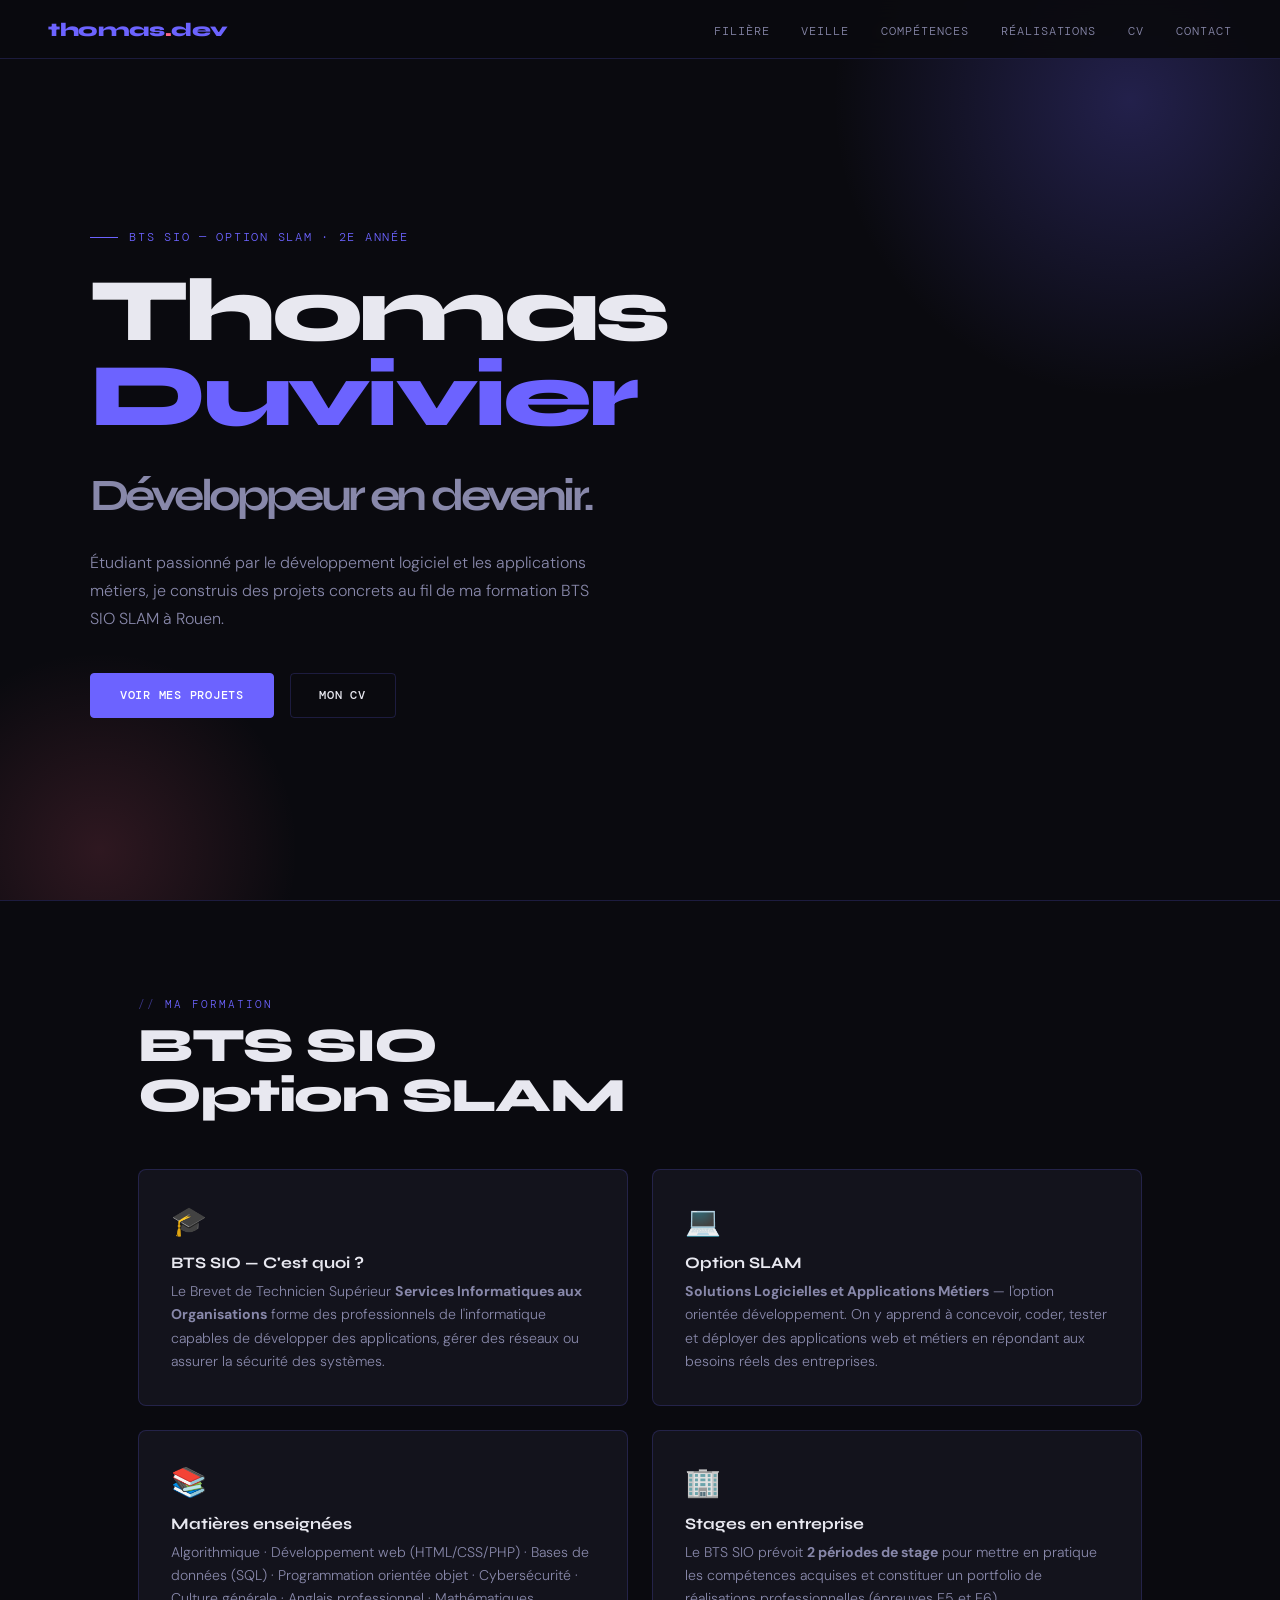
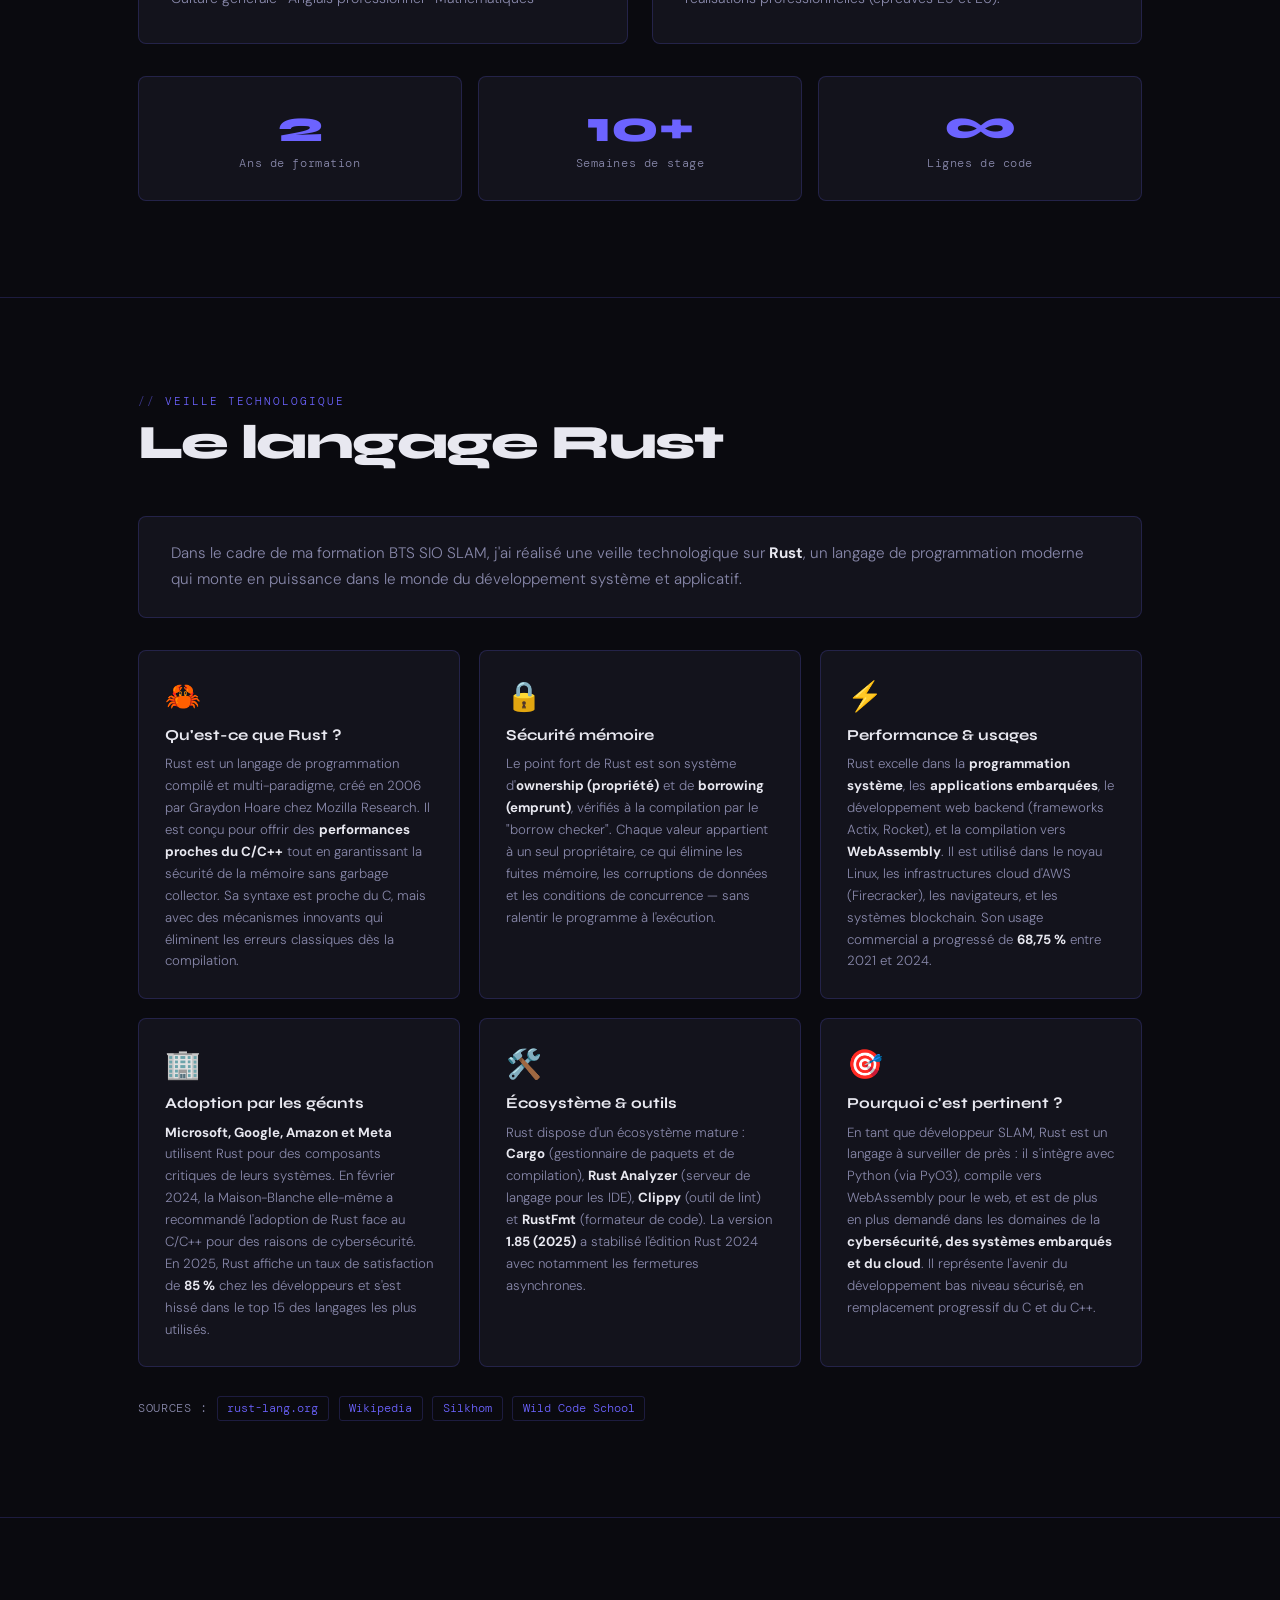
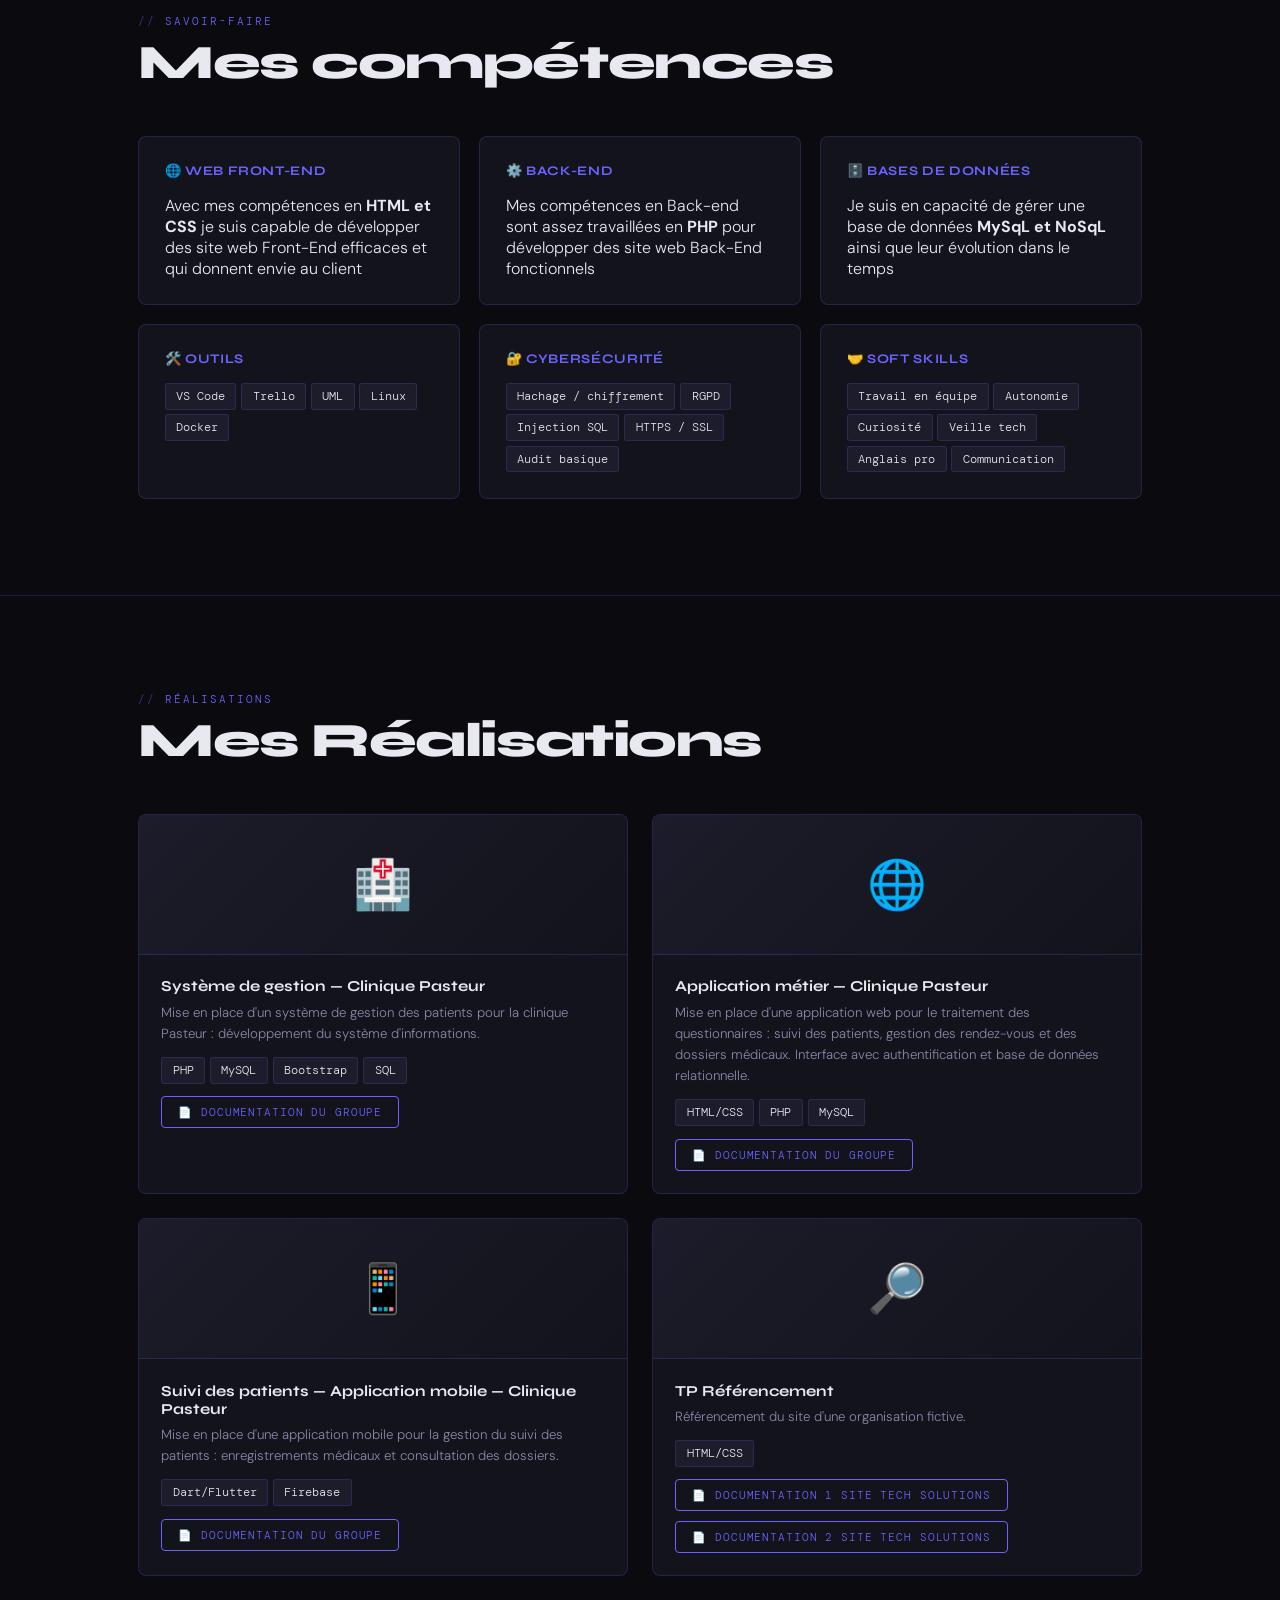
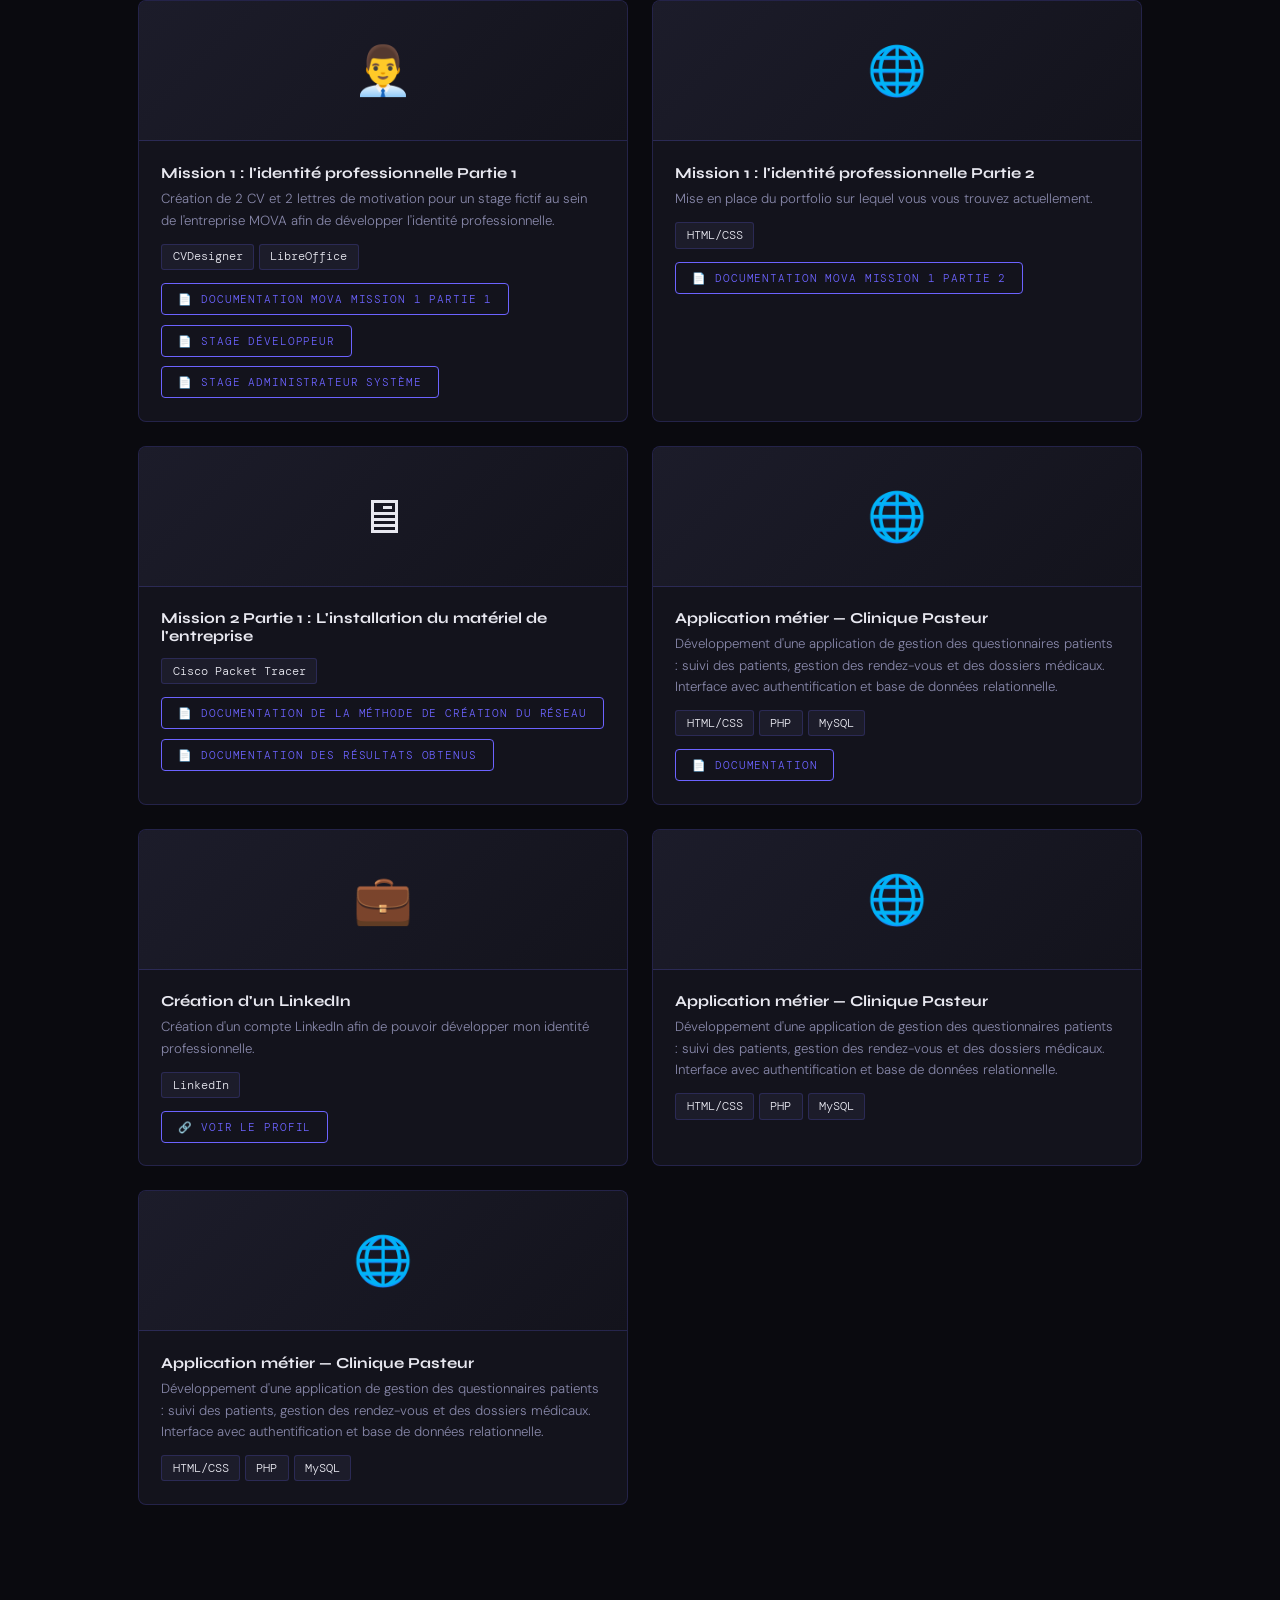
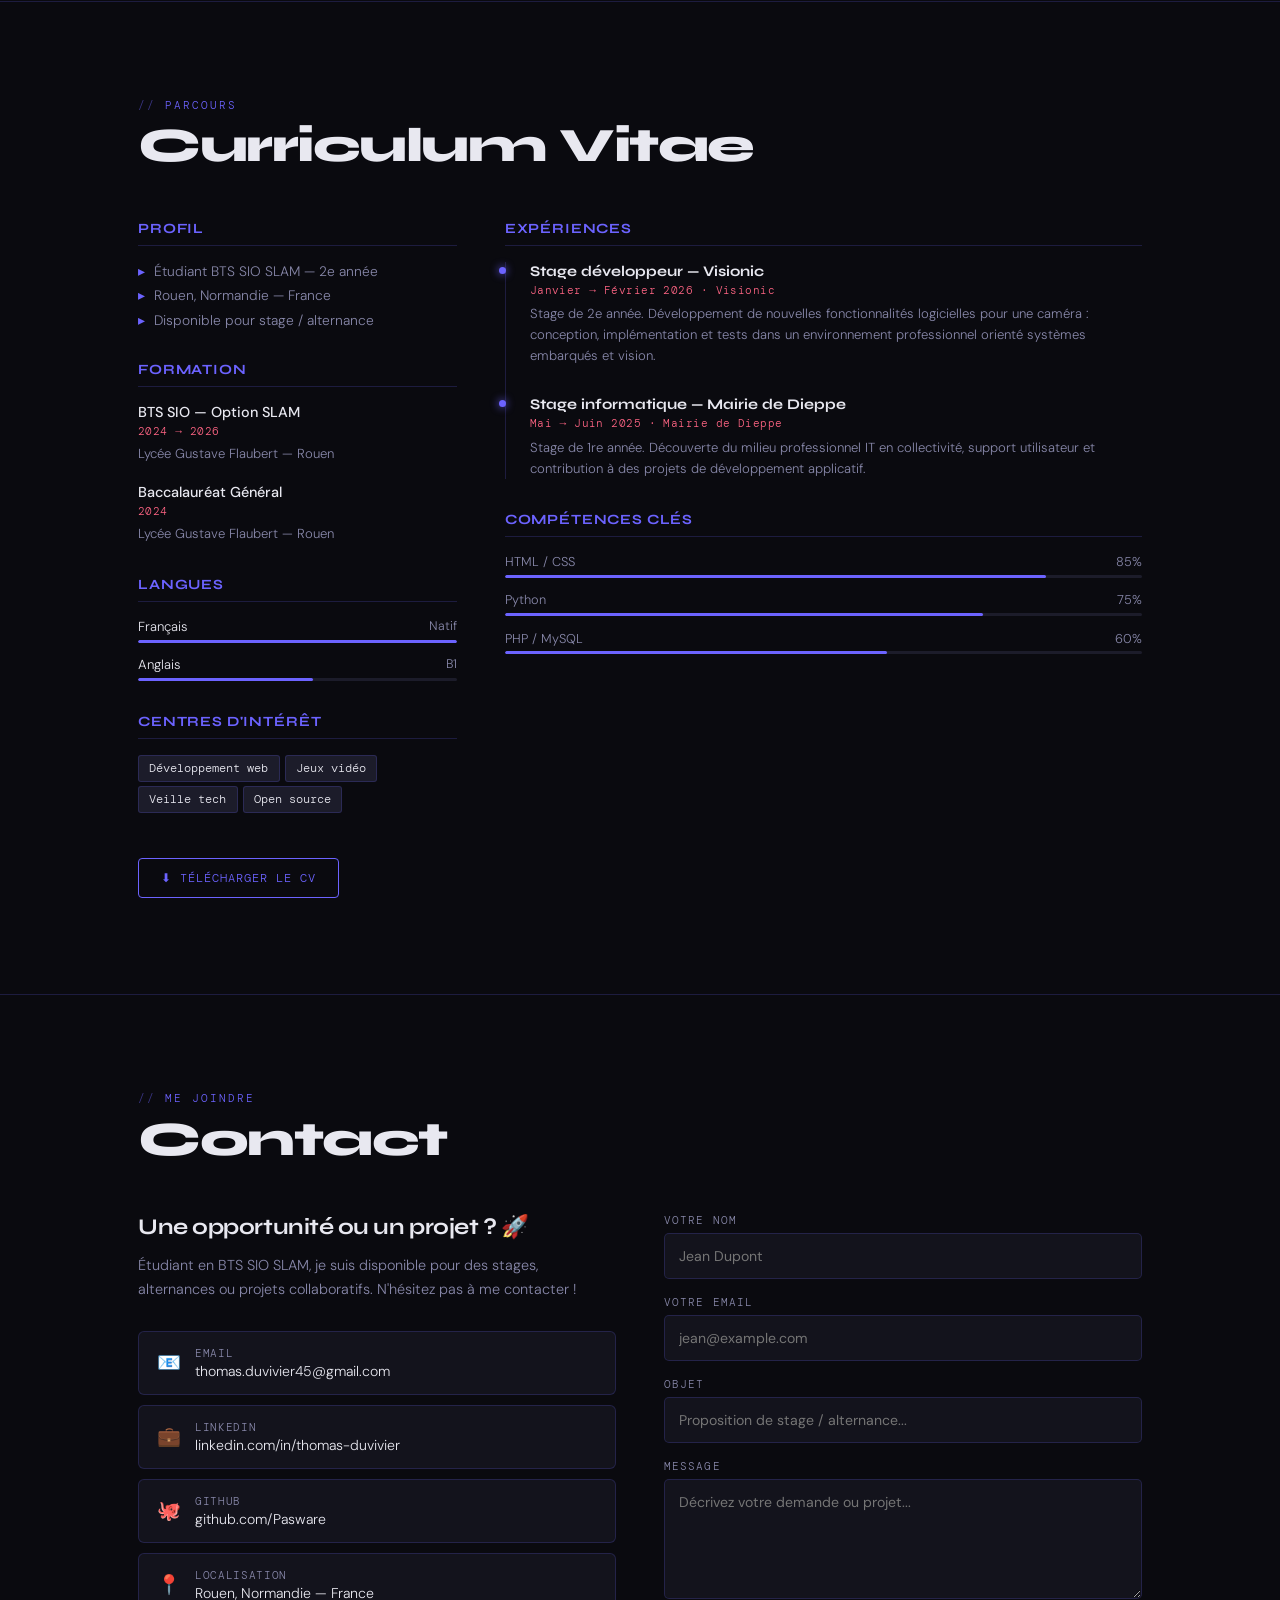
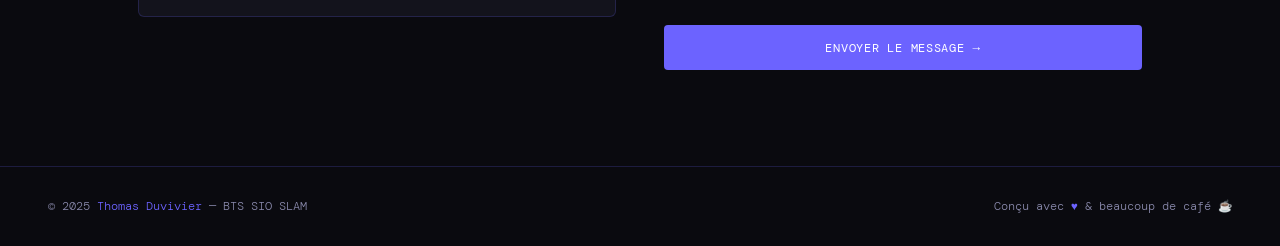
==== commit 824830be: "Update index.html" ====
--- a/index.html
+++ b/index.html
@@ -476,7 +476,7 @@
     <div class="project-card">
       <div class="project-thumb">👨‍💼</div>
       <div class="project-body">
-        <h4>Mission 1 : l’identité professionnelle Partie 1</h4>
+        <h4>Mission 1 : l'identité professionnelle Partie 1</h4>
         <p>Création de 2 CV et 2 lettres de motivation pour un stage fictif au sein de l'entreprise MOVA afin de développer l'identité professionnelle.</p>
         <div class="tags">
           <span class="tag">CVDesigner</span><span class="tag">LibreOffice</span>
@@ -492,12 +492,13 @@
     <div class="project-card">
       <div class="project-thumb">🌐</div>
       <div class="project-body">
-        <h4>Mission 1 : l’identité professionnelle Partie 2</h4>
-        <p>Mise en place du portfolio sur lequel vous vous trouvez actuellement</p>
+        <h4>Mission 1 : l'identité professionnelle Partie 2</h4>
+        <p>Mise en place du portfolio sur lequel vous vous trouvez actuellement.</p>
         <div class="tags">
           <span class="tag">HTML/CSS</span>
-        <div style="display:flex; gap:.6rem; margin-top:.8rem; flex-wrap:wrap;">
-           <a href="https://github.com/Pasware/pasware/blob/main/MOVA_mission_1_partie2.pdf" target="_blank" rel="noopener noreferrer" class="dl-btn" style="margin-top:0; font-size:.68rem; padding:.5rem 1rem;">📄 Documentation MOVA Mission 1 Partie 2</a>
+        </div>
+        <div style="display:flex; gap:.6rem; margin-top:.8rem; flex-wrap:wrap;">
+          <a href="https://github.com/Pasware/pasware/blob/main/MOVA_mission_1_partie2.pdf" target="_blank" rel="noopener noreferrer" class="dl-btn" style="margin-top:0; font-size:.68rem; padding:.5rem 1rem;">📄 Documentation MOVA Mission 1 Partie 2</a>
         </div>
       </div>
     </div>
@@ -505,14 +506,14 @@
     <div class="project-card">
       <div class="project-thumb">🖥</div>
       <div class="project-body">
-        <h4>Mission 2 Partie 1 : L’installation du matériel de l’entreprise</h4>
+        <h4>Mission 2 Partie 1 : L'installation du matériel de l'entreprise</h4>
         <p></p>
         <div class="tags">
           <span class="tag">Cisco Packet Tracer</span>
         </div>
         <div style="display:flex; gap:.6rem; margin-top:.8rem; flex-wrap:wrap;">
           <a href="https://github.com/Pasware/pasware/blob/main/mission2_partie1.pdf" target="_blank" rel="noopener noreferrer" class="dl-btn" style="margin-top:0; font-size:.68rem; padding:.5rem 1rem;">📄 Documentation de la méthode de création du réseau</a>
-          <a href="https://github.com/Pasware/pasware/blob/main/Document_technique.pdf" target="_blank" rel="noopener noreferrer" class="dl-btn" style="margin-top:0; font-size:.68rem; padding:.5rem 1rem;">📄 Documentation des résultats obtenus sur la création du réseau</a>
+          <a href="https://github.com/Pasware/pasware/blob/main/Document_technique.pdf" target="_blank" rel="noopener noreferrer" class="dl-btn" style="margin-top:0; font-size:.68rem; padding:.5rem 1rem;">📄 Documentation des résultats obtenus</a>
         </div>
       </div>
     </div>
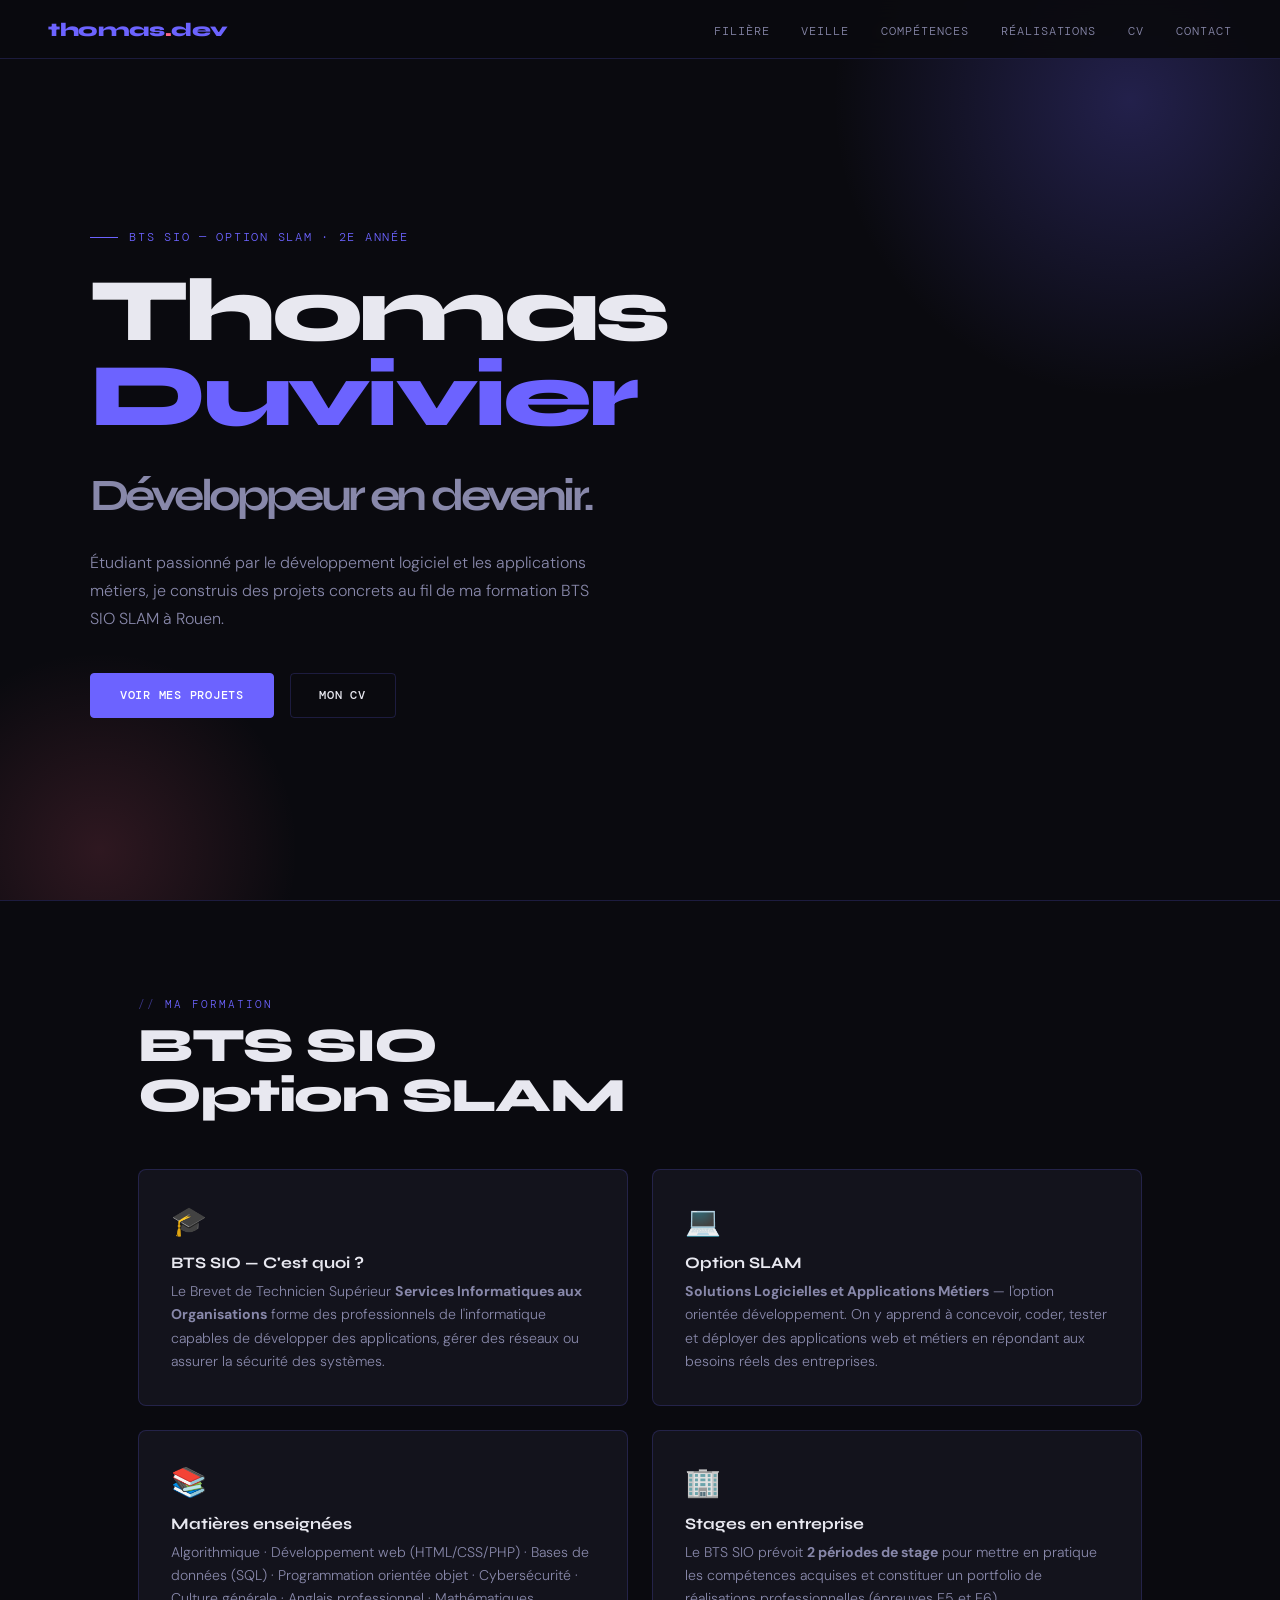
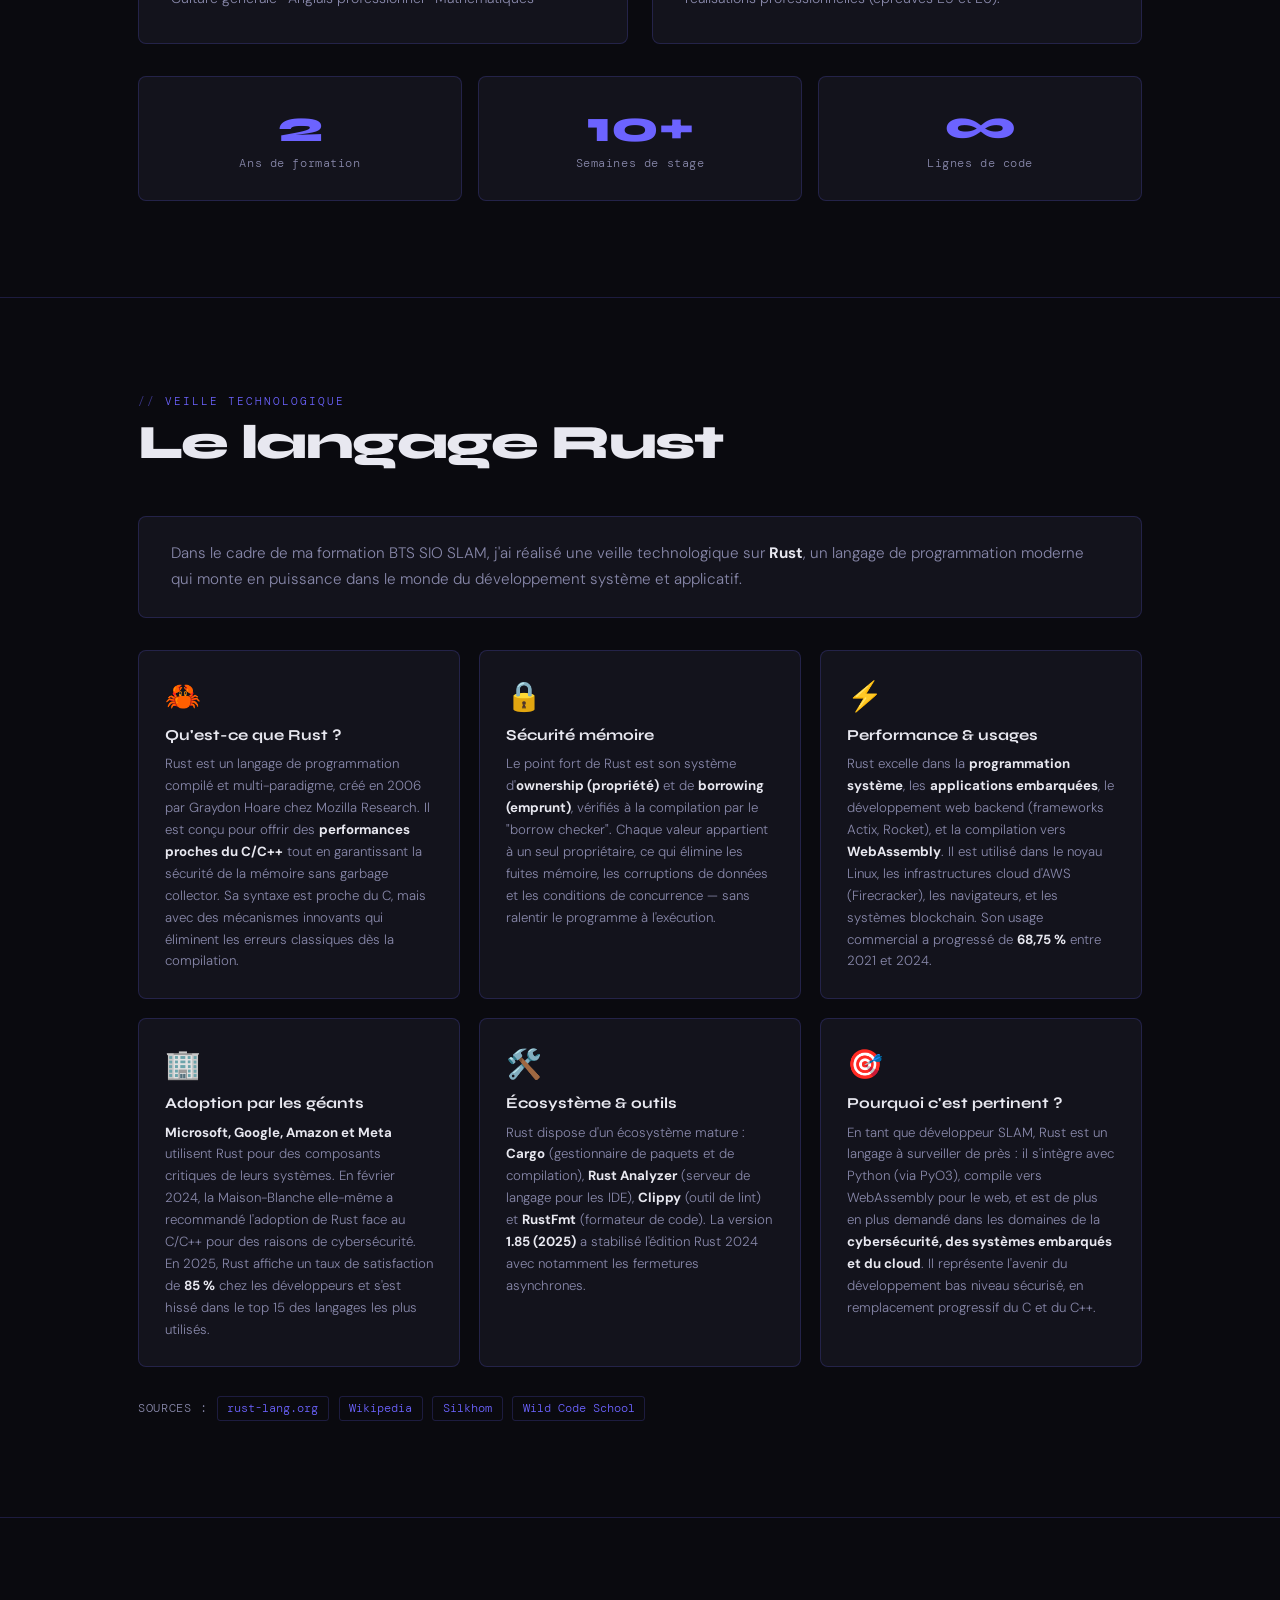
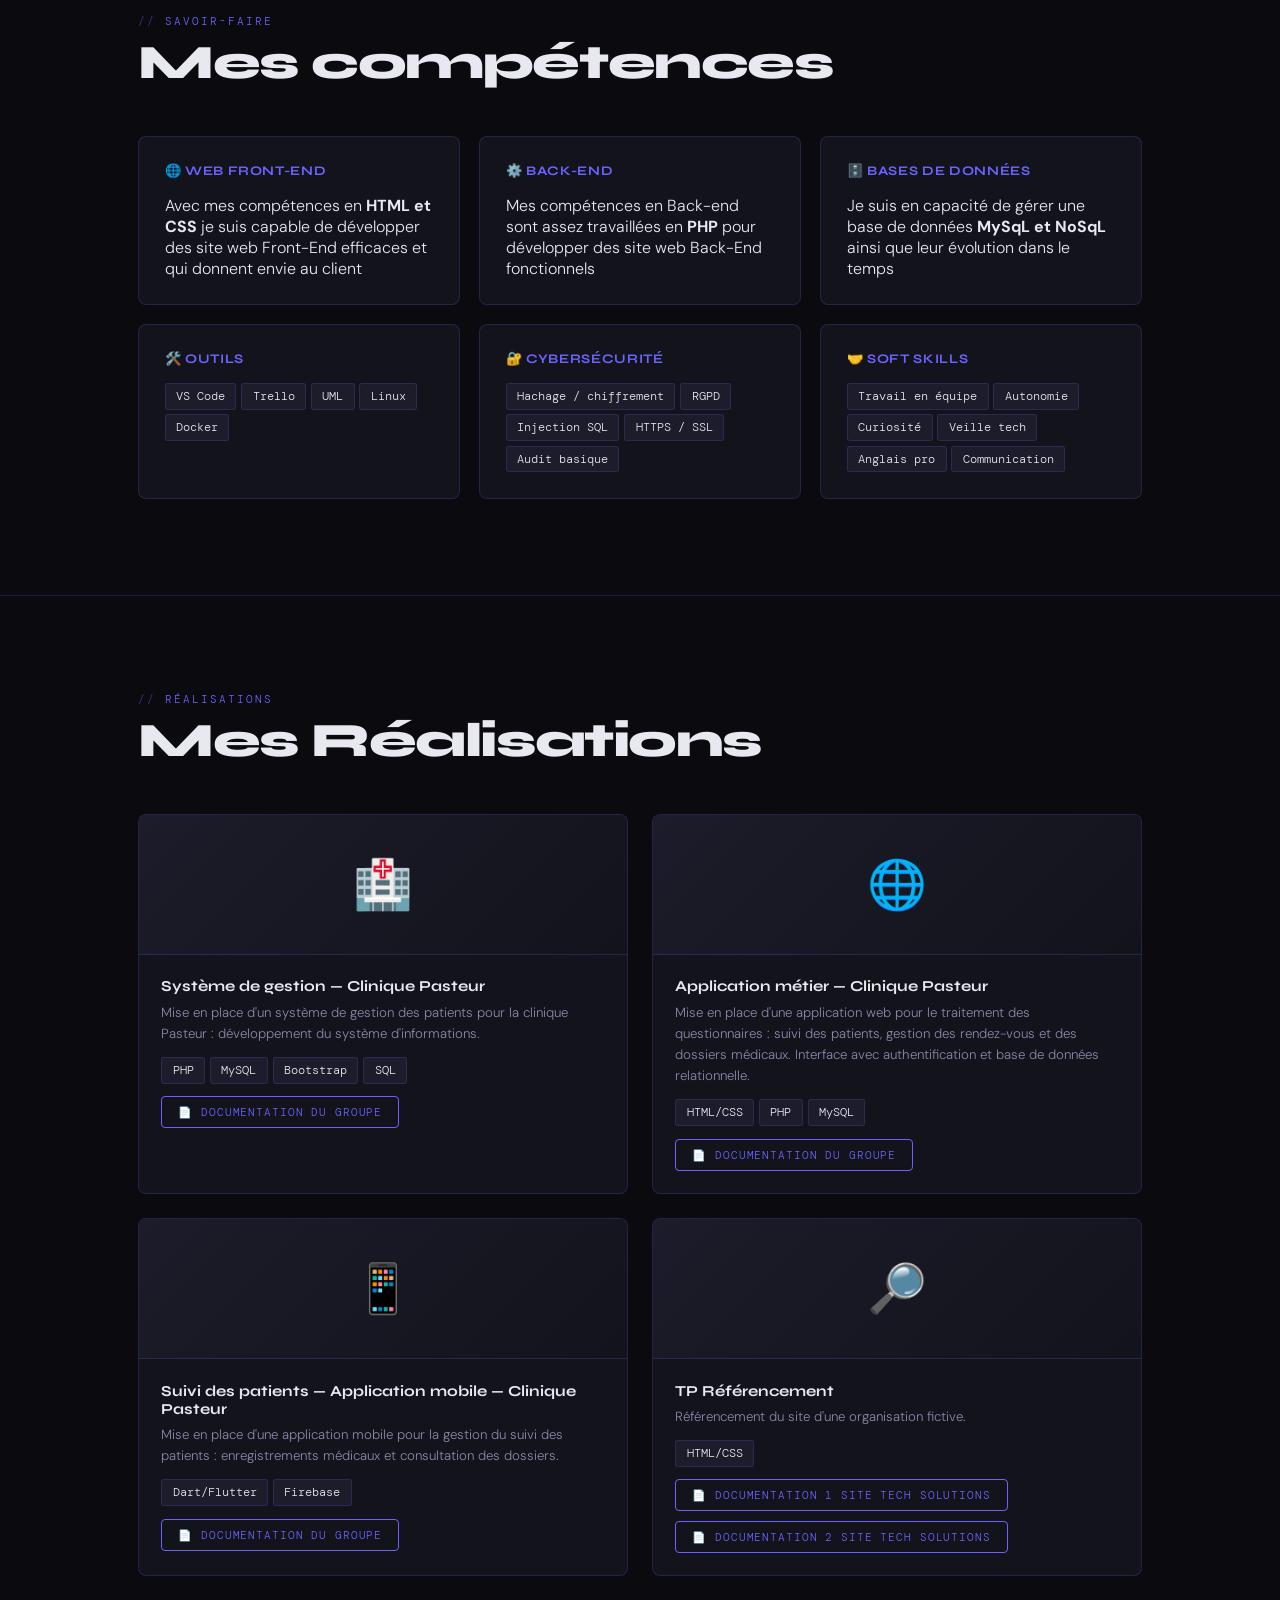
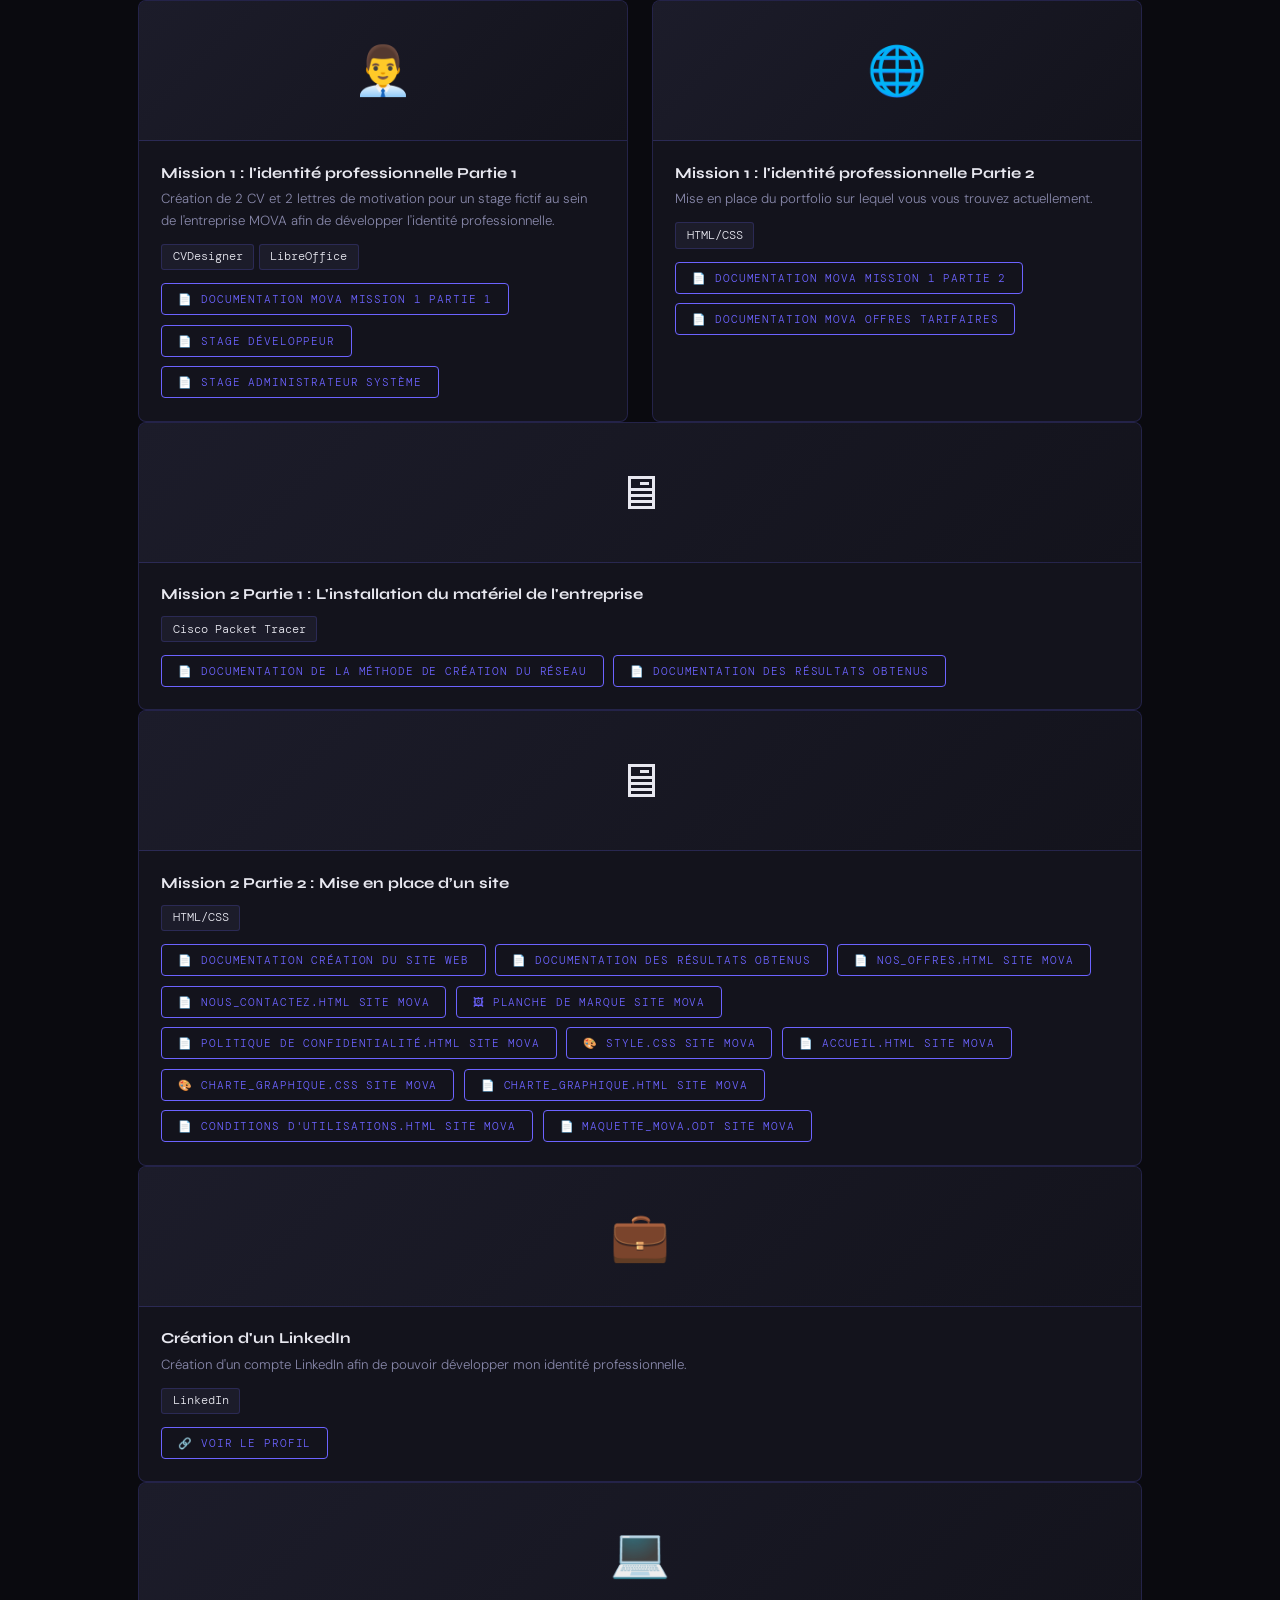
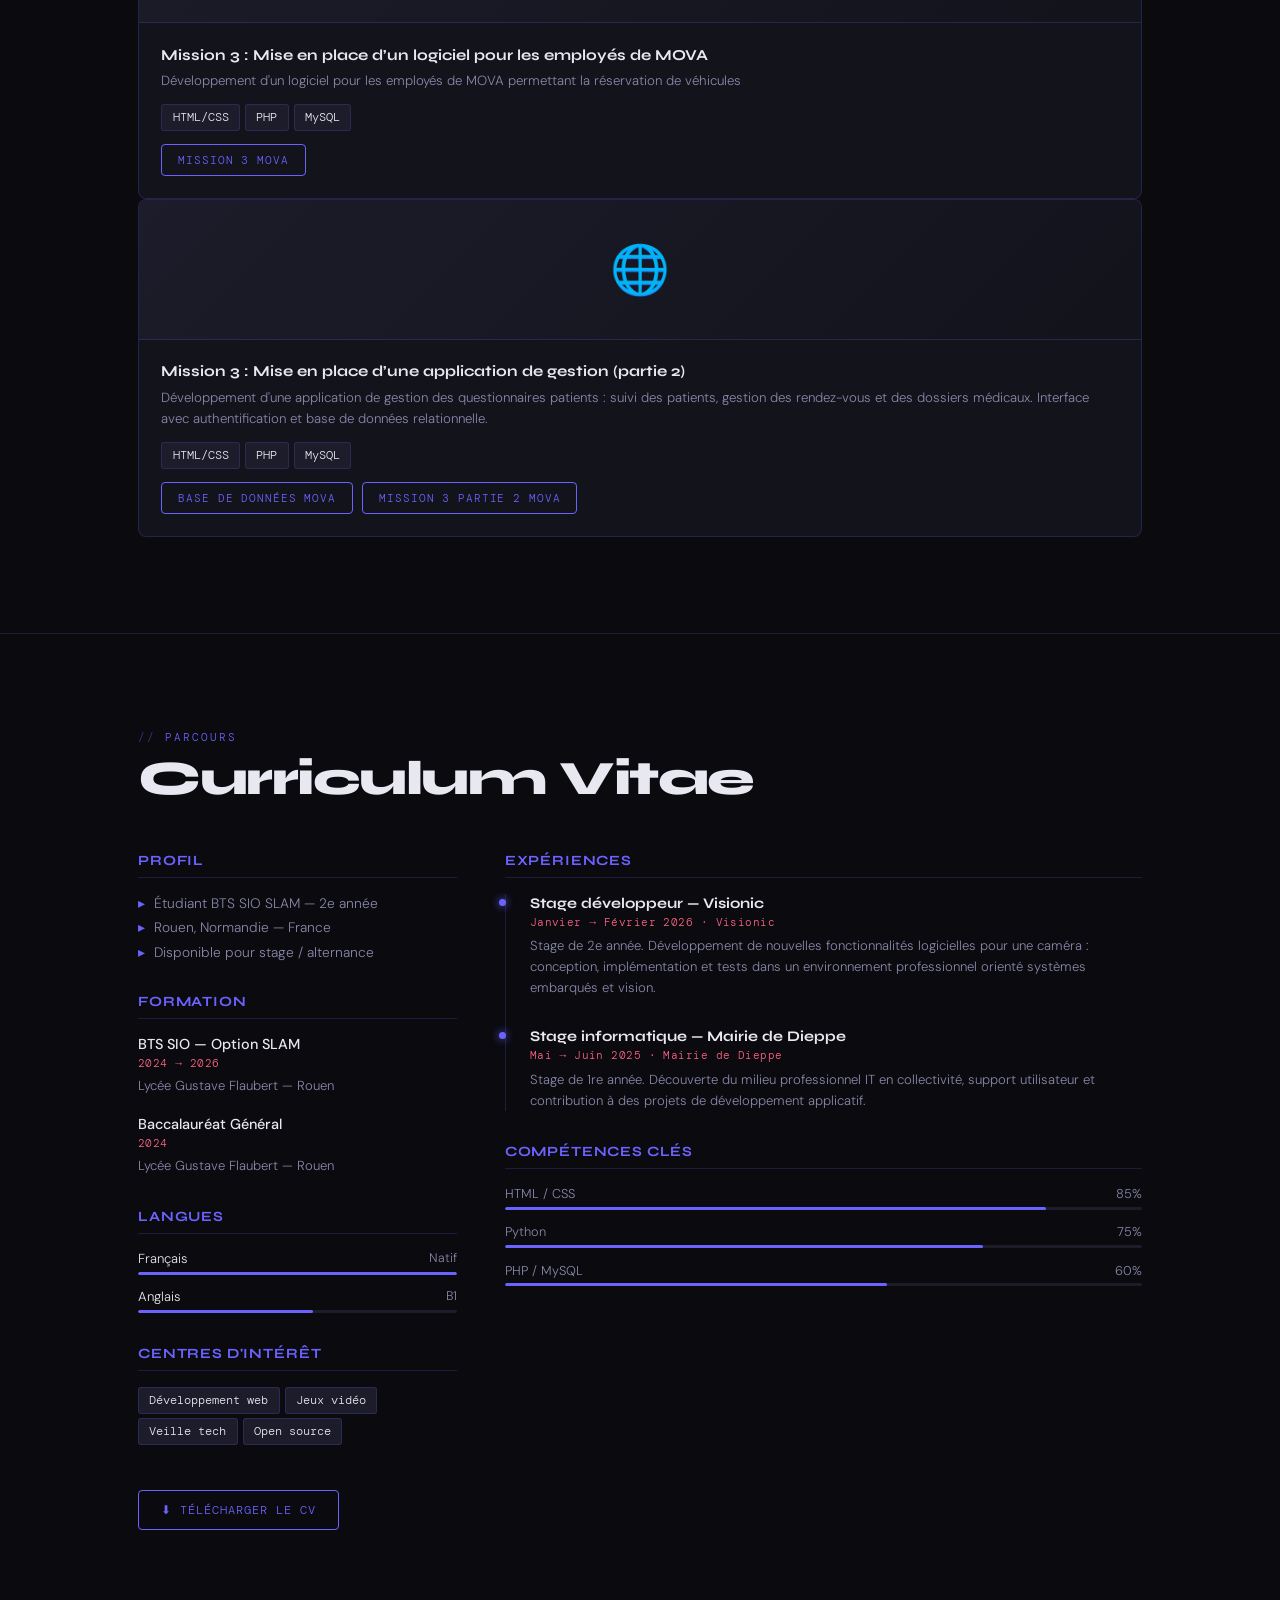
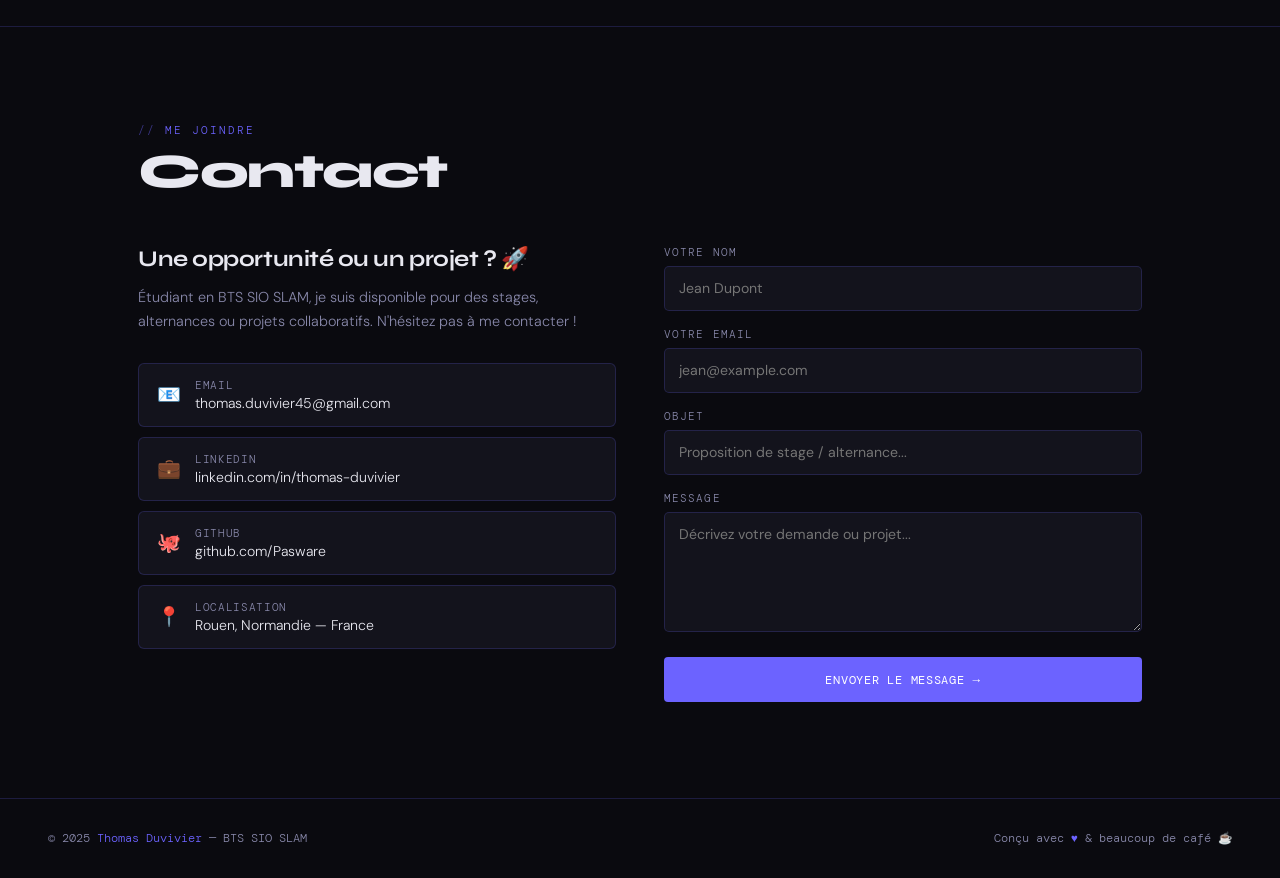
==== commit 1f712fa4: "Update index.html" ====
--- a/index.html
+++ b/index.html
@@ -499,6 +499,8 @@
         </div>
         <div style="display:flex; gap:.6rem; margin-top:.8rem; flex-wrap:wrap;">
           <a href="https://github.com/Pasware/pasware/blob/main/MOVA_mission_1_partie2.pdf" target="_blank" rel="noopener noreferrer" class="dl-btn" style="margin-top:0; font-size:.68rem; padding:.5rem 1rem;">📄 Documentation MOVA Mission 1 Partie 2</a>
+           <a href="https://github.com/Pasware/pasware/blob/main/MOVA_Offres_Tarifs.pdf" target="_blank" rel="noopener noreferrer" class="dl-btn" style="margin-top:0; font-size:.68rem; padding:.5rem 1rem;">📄 Documentation MOVA Offres Tarifaires</a>
+        </div>
         </div>
       </div>
     </div>
@@ -518,19 +520,30 @@
       </div>
     </div>
 
-    <div class="project-card">
-      <div class="project-thumb">🌐</div>
-      <div class="project-body">
-        <h4>Application métier — Clinique Pasteur</h4>
-        <p>Développement d'une application de gestion des questionnaires patients : suivi des patients, gestion des rendez-vous et des dossiers médicaux. Interface avec authentification et base de données relationnelle.</p>
-        <div class="tags">
-          <span class="tag">HTML/CSS</span><span class="tag">PHP</span><span class="tag">MySQL</span>
-        </div>
-        <div style="display:flex; gap:.6rem; margin-top:.8rem; flex-wrap:wrap;">
-          <a href="#" target="_blank" rel="noopener noreferrer" class="dl-btn" style="margin-top:0; font-size:.68rem; padding:.5rem 1rem;">📄 Documentation</a>
-        </div>
-      </div>
-    </div>
+     <div class="project-card">
+      <div class="project-thumb">🖥</div>
+      <div class="project-body">
+        <h4>Mission 2 Partie 2 :  Mise en place d’un site</h4>
+        <p></p>
+        <div class="tags">
+          <span class="tag">HTML/CSS</span>
+        </div>
+        <div style="display:flex; gap:.6rem; margin-top:.8rem; flex-wrap:wrap;">
+          <a href="https://github.com/Pasware/pasware/blob/main/mission2_partie2.pdf" target="_blank" rel="noopener noreferrer" class="dl-btn" style="margin-top:0; font-size:.68rem; padding:.5rem 1rem;">📄 Documentation création du site web</a>
+          <a href="https://github.com/Pasware/pasware/blob/main/Document_technique.pdf" target="_blank" rel="noopener noreferrer" class="dl-btn" style="margin-top:0; font-size:.68rem; padding:.5rem 1rem;">📄 Documentation des résultats obtenus</a>
+          <a href="https://github.com/Pasware/pasware/blob/main/Nos_Offres.html" target="_blank" rel="noopener noreferrer" class="dl-btn" style="margin-top:0; font-size:.68rem; padding:.5rem 1rem;">📄 Nos_Offres.html site MOVA</a>
+          <a href="https://github.com/Pasware/pasware/blob/main/Nous_Contactez.html" target="_blank" rel="noopener noreferrer" class="dl-btn" style="margin-top:0; font-size:.68rem; padding:.5rem 1rem;">📄 Nous_Contactez.html site MOVA</a>
+          <a href="https://github.com/Pasware/pasware/blob/main/Planche%20de%20Marque%20Charte%20Graphique%20%C3%89l%C3%A9gant%20Moderne%20Color%C3%A9%20Rouge%20Beige.png" target="_blank" rel="noopener noreferrer" class="dl-btn" style="margin-top:0; font-size:.68rem; padding:.5rem 1rem;">🖼 Planche de Marque site MOVA</a>
+          <a href="https://github.com/Pasware/pasware/blob/main/Politique%20de%20confidentialit%C3%A9.html" target="_blank" rel="noopener noreferrer" class="dl-btn" style="margin-top:0; font-size:.68rem; padding:.5rem 1rem;">📄 Politique de confidentialité.html site MOVA</a>
+          <a href="https://github.com/Pasware/pasware/blob/main/style.css" target="_blank" rel="noopener noreferrer" class="dl-btn" style="margin-top:0; font-size:.68rem; padding:.5rem 1rem;">🎨 style.css site MOVA</a>
+          <a href="https://github.com/Pasware/pasware/blob/main/Accueil.html" target="_blank" rel="noopener noreferrer" class="dl-btn" style="margin-top:0; font-size:.68rem; padding:.5rem 1rem;">📄 Accueil.html site MOVA</a>
+          <a href="https://github.com/Pasware/pasware/blob/main/Charte_Graphique.css" target="_blank" rel="noopener noreferrer" class="dl-btn" style="margin-top:0; font-size:.68rem; padding:.5rem 1rem;">🎨 Charte_Graphique.css site MOVA</a>
+          <a href="https://github.com/Pasware/pasware/blob/main/Charte_Graphique.html" target="_blank" rel="noopener noreferrer" class="dl-btn" style="margin-top:0; font-size:.68rem; padding:.5rem 1rem;">📄 Charte_Graphique.html site MOVA</a>
+          <a href="https://github.com/Pasware/pasware/blob/main/Conditions%20d'utilisations.html" target="_blank" rel="noopener noreferrer" class="dl-btn" style="margin-top:0; font-size:.68rem; padding:.5rem 1rem;">📄 Conditions d'utilisations.html site MOVA</a>
+          <a href="https://github.com/Pasware/pasware/blob/main/Maquette_Mova.odt" target="_blank" rel="noopener noreferrer" class="dl-btn" style="margin-top:0; font-size:.68rem; padding:.5rem 1rem;">📄 Maquette_Mova.odt site MOVA</a>
+        </div>
+      </div>
+     </div>
 
     <div class="project-card">
       <div class="project-thumb">💼</div>
@@ -547,23 +560,30 @@
     </div>
 
     <div class="project-card">
+      <div class="project-thumb">💻</div>
+      <div class="project-body">
+        <h4>Mission 3 : Mise en place d’un logiciel pour les employés de MOVA</h4>
+        <p>Développement d'un logiciel pour les employés de MOVA permettant la réservation de véhicules</p>
+        <div class="tags">
+          <span class="tag">HTML/CSS</span><span class="tag">PHP</span><span class="tag">MySQL</span>
+        </div>
+         <div style="display:flex; gap:.6rem; margin-top:.8rem; flex-wrap:wrap;">
+          <a href="https://github.com/Pasware/pasware/blob/main/mission3.pdf" target="_blank" rel="noopener noreferrer" class="dl-btn" style="margin-top:0; font-size:.68rem; padding:.5rem 1rem;">Mission 3 Mova</a>
+        </div>
+      </div>
+    </div>
+  
+    <div class="project-card">
       <div class="project-thumb">🌐</div>
       <div class="project-body">
-        <h4>Application métier — Clinique Pasteur</h4>
+        <h4>Mission 3 : Mise en place d’une application de gestion (partie 2)</h4>
         <p>Développement d'une application de gestion des questionnaires patients : suivi des patients, gestion des rendez-vous et des dossiers médicaux. Interface avec authentification et base de données relationnelle.</p>
         <div class="tags">
           <span class="tag">HTML/CSS</span><span class="tag">PHP</span><span class="tag">MySQL</span>
         </div>
-      </div>
-    </div>
-
-    <div class="project-card">
-      <div class="project-thumb">🌐</div>
-      <div class="project-body">
-        <h4>Application métier — Clinique Pasteur</h4>
-        <p>Développement d'une application de gestion des questionnaires patients : suivi des patients, gestion des rendez-vous et des dossiers médicaux. Interface avec authentification et base de données relationnelle.</p>
-        <div class="tags">
-          <span class="tag">HTML/CSS</span><span class="tag">PHP</span><span class="tag">MySQL</span>
+        <div style="display:flex; gap:.6rem; margin-top:.8rem; flex-wrap:wrap;">
+         <a href="https://github.com/Pasware/pasware/blob/main/MOVA BDD.sql" target="_blank" rel="noopener noreferrer" class="dl-btn" style="margin-top:0; font-size:.68rem; padding:.5rem 1rem;">Base de données MOVA</a>
+         <a href="https://github.com/Pasware/pasware/blob/main/sujet_MOVA_mission_3_partie_2.pdf"target="_blank" rel="noopener noreferrer" class="dl-btn" style="margin-top:0; font-size:.68rem; padding:.5rem 1rem;">Mission 3 partie 2 MOVA</a>
         </div>
       </div>
     </div>
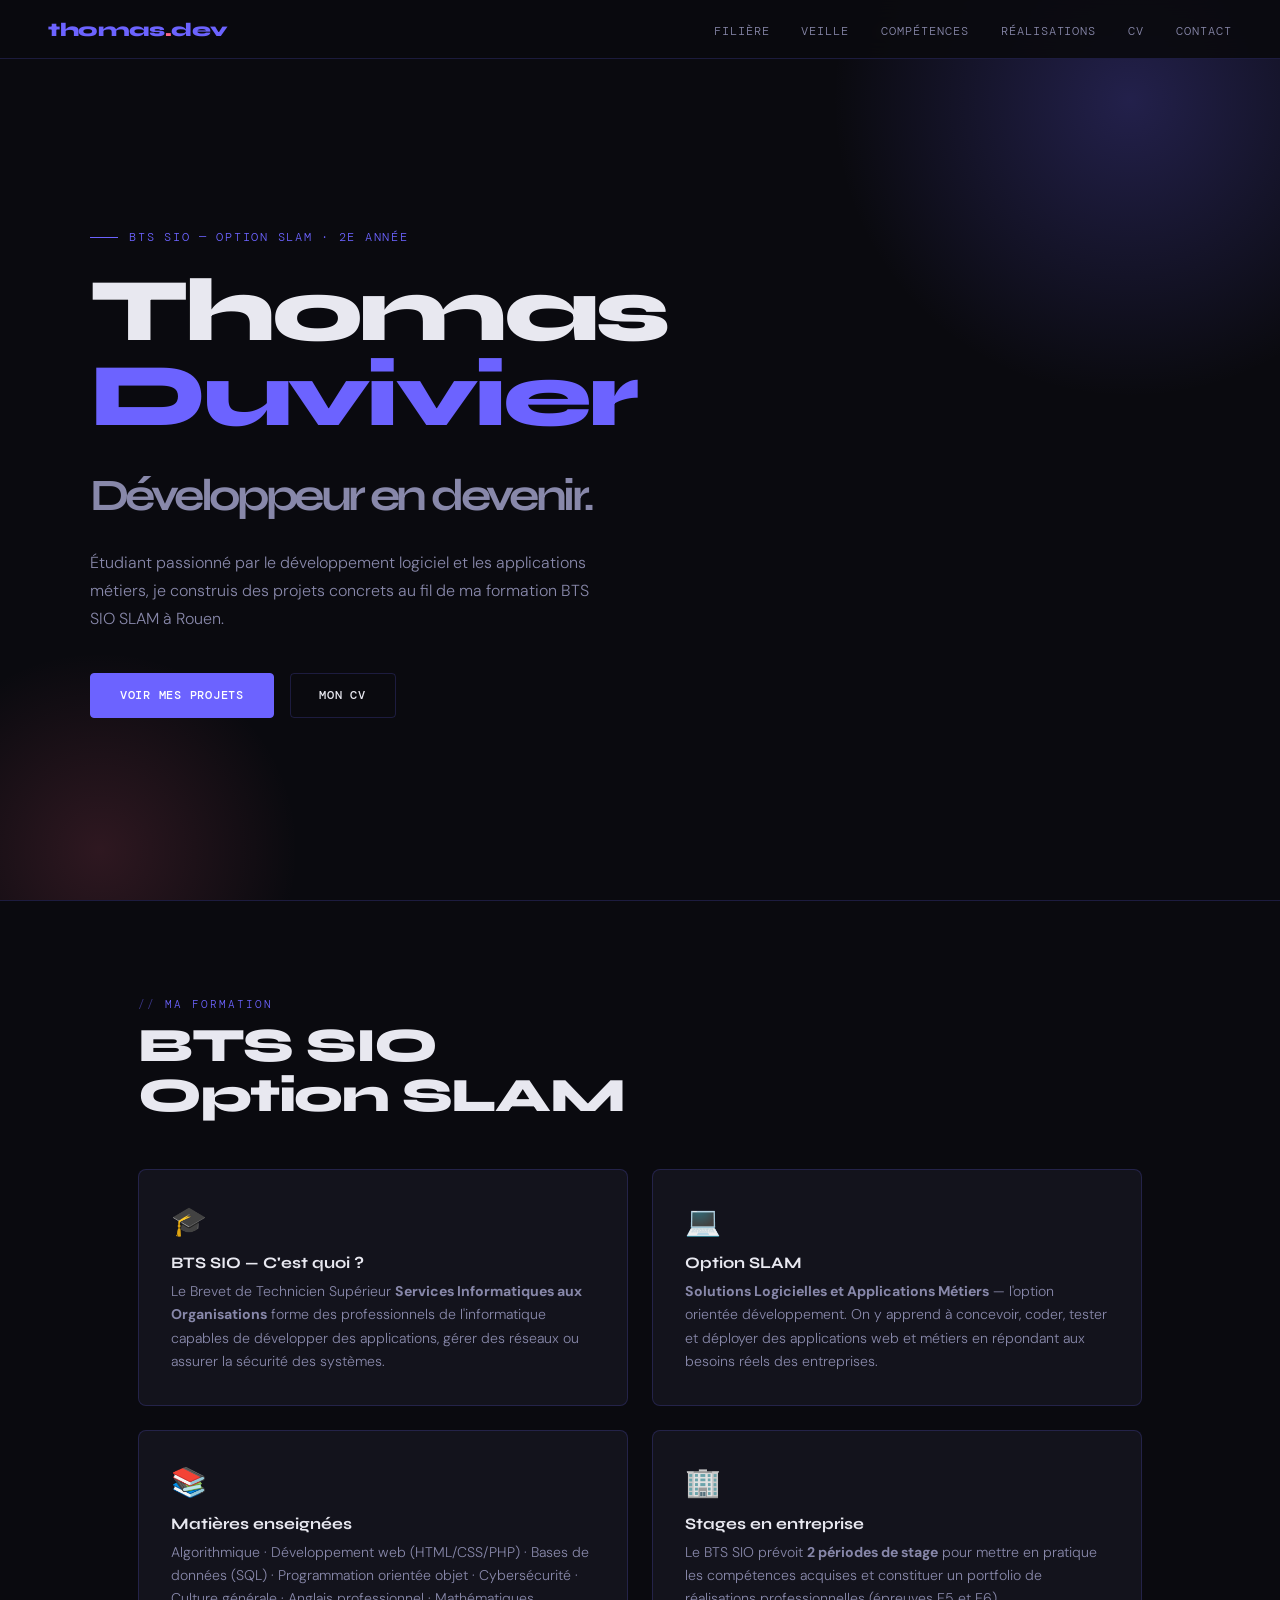
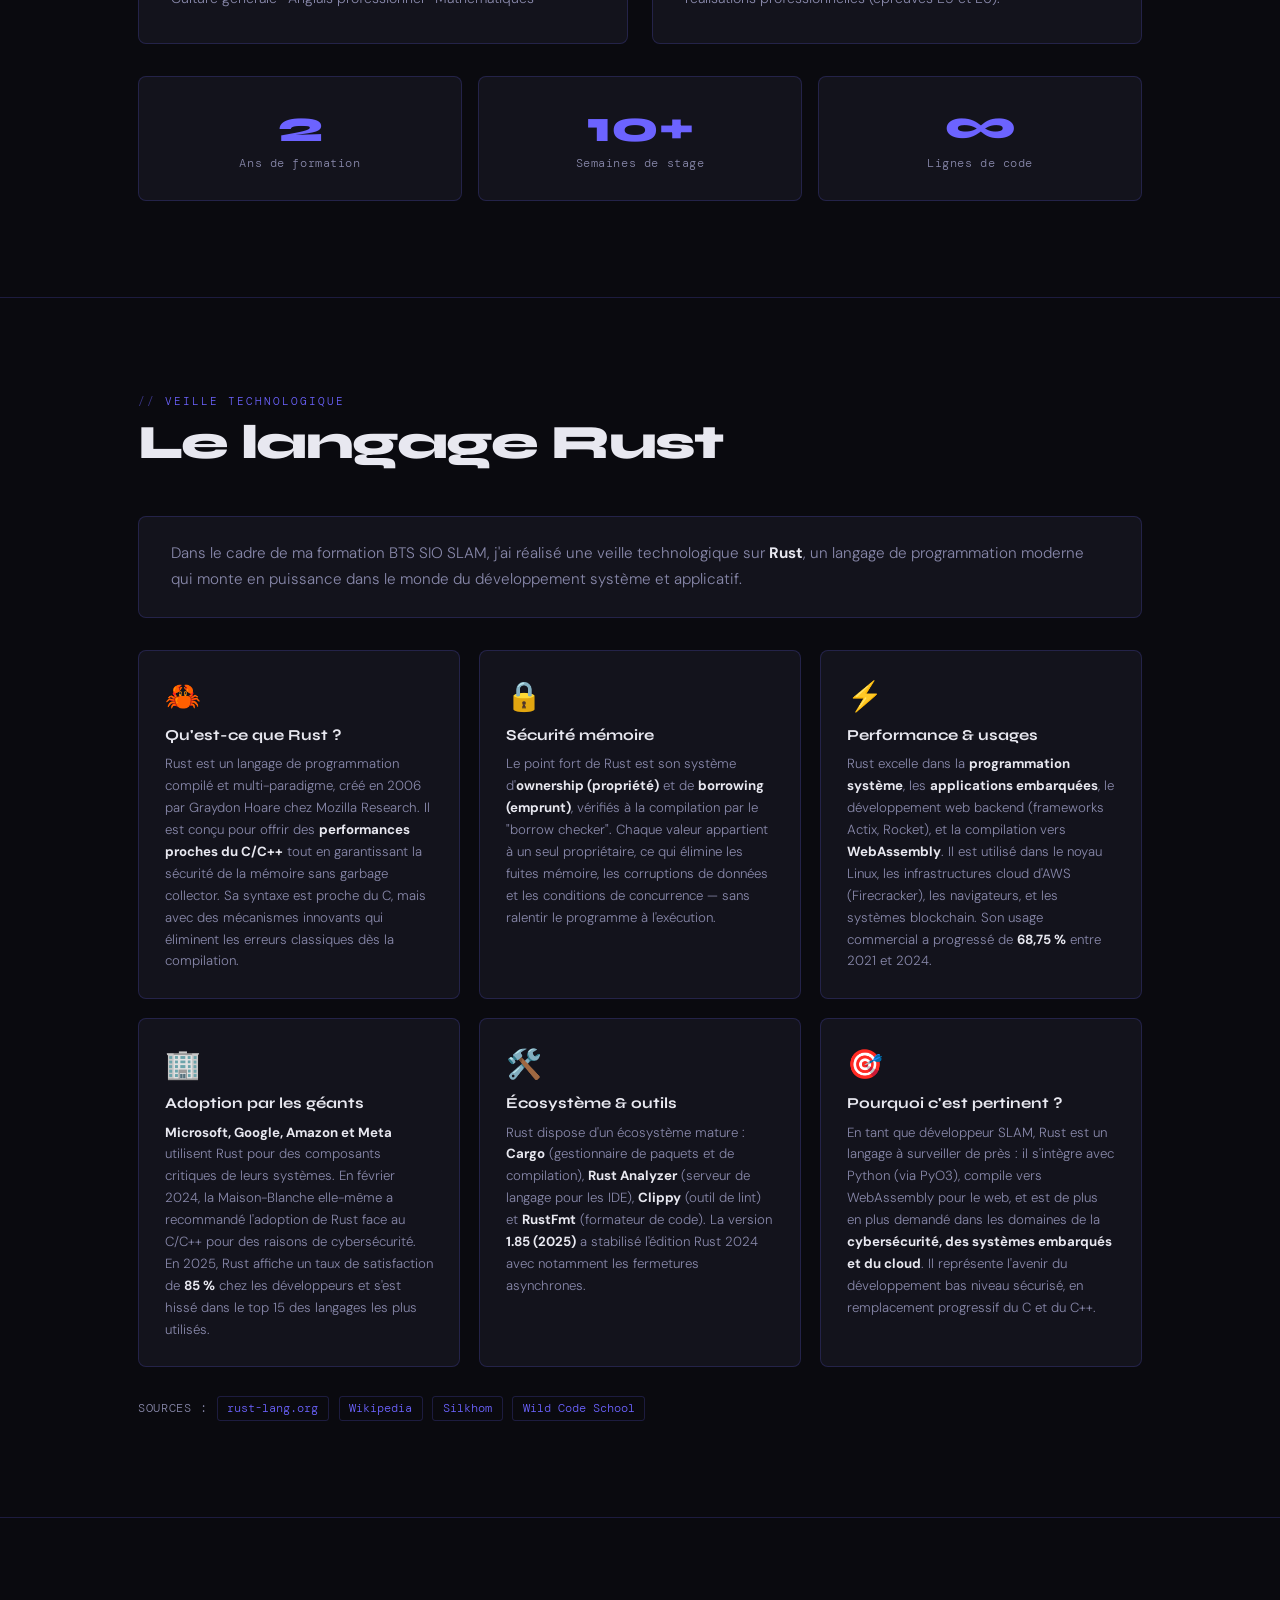
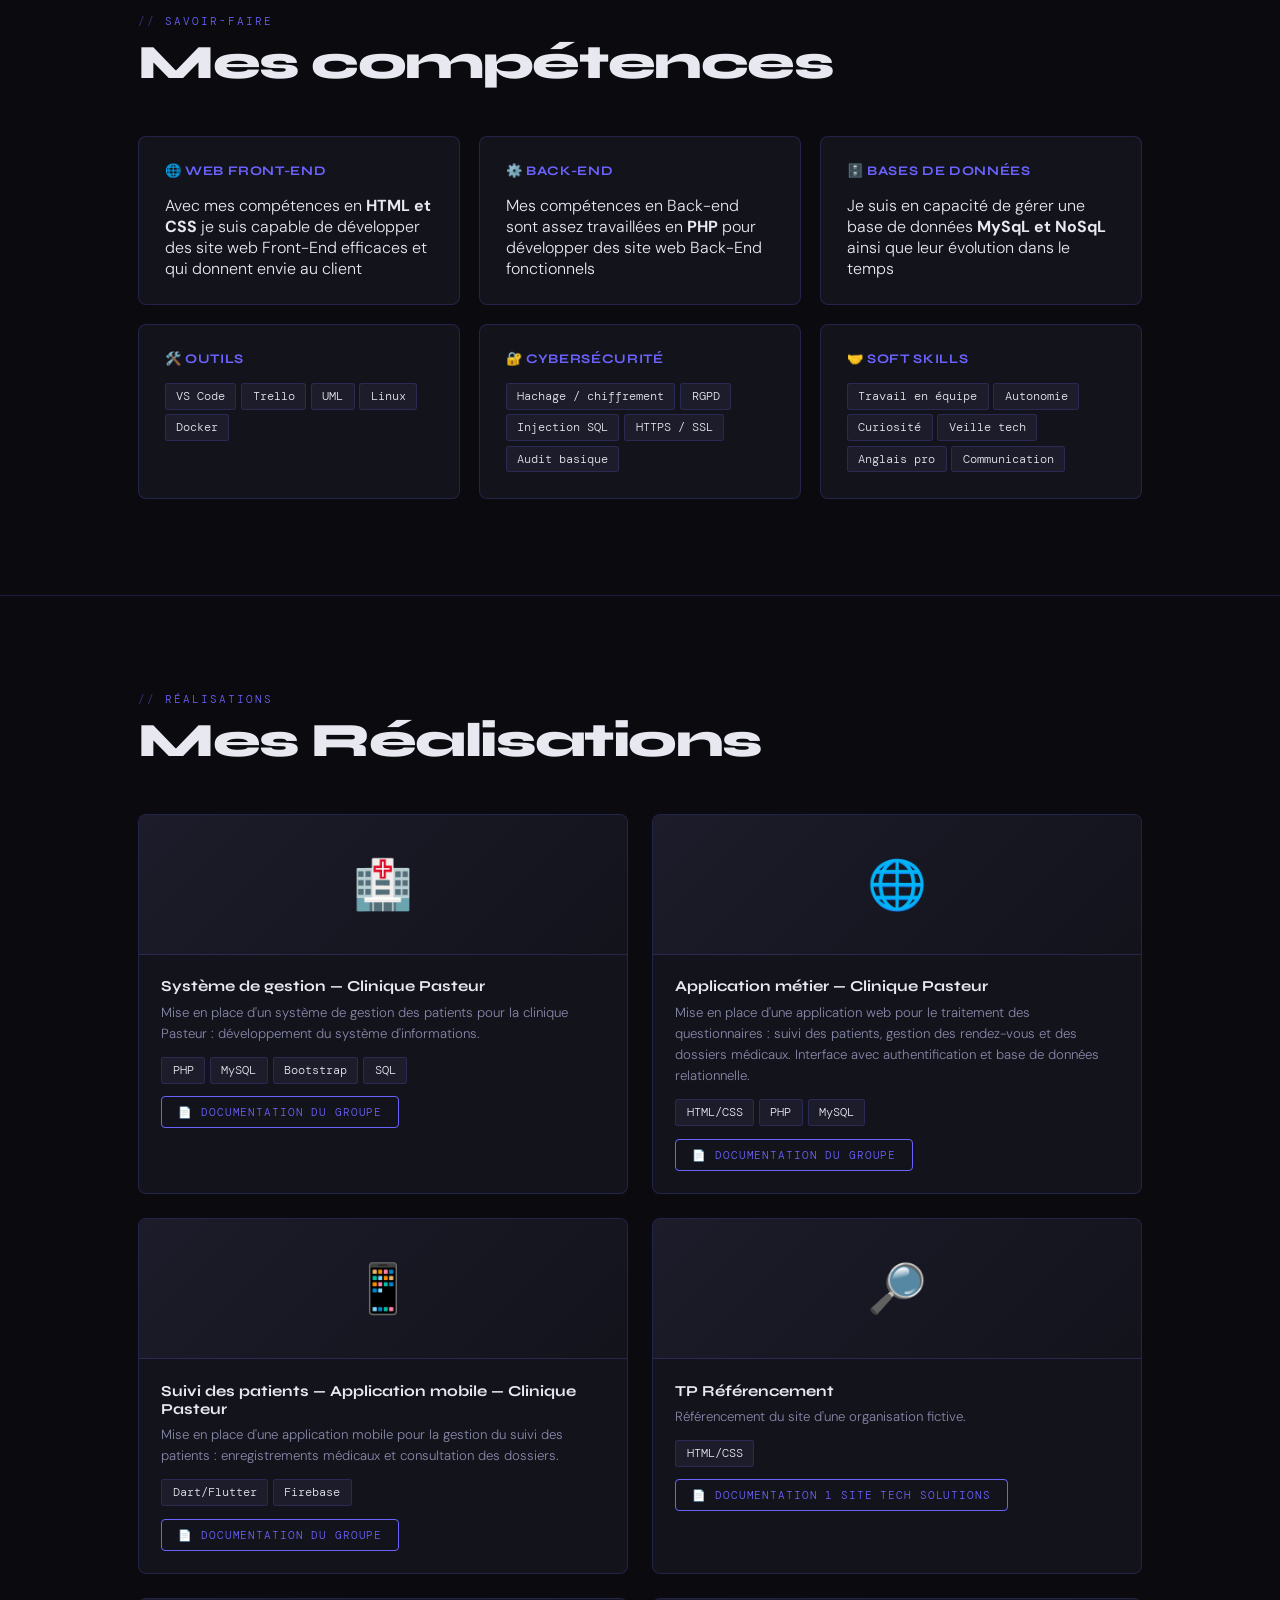
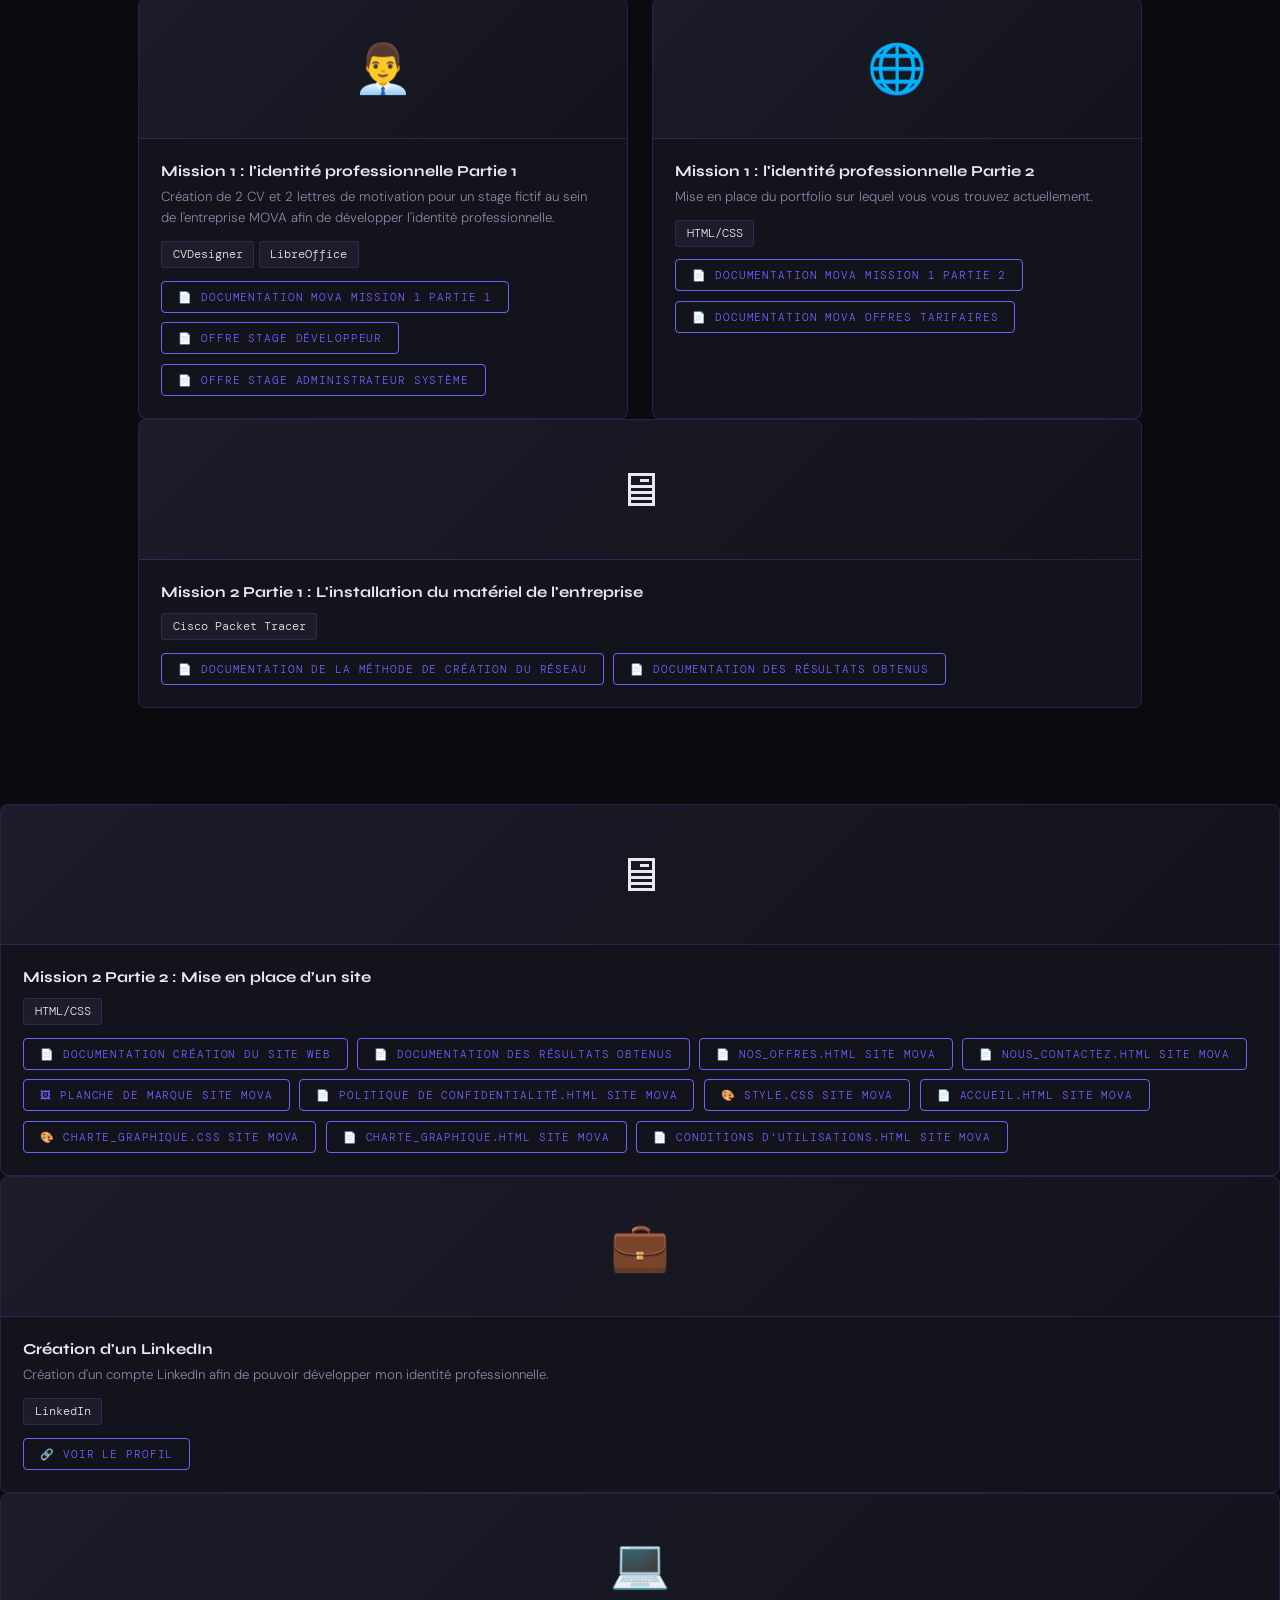
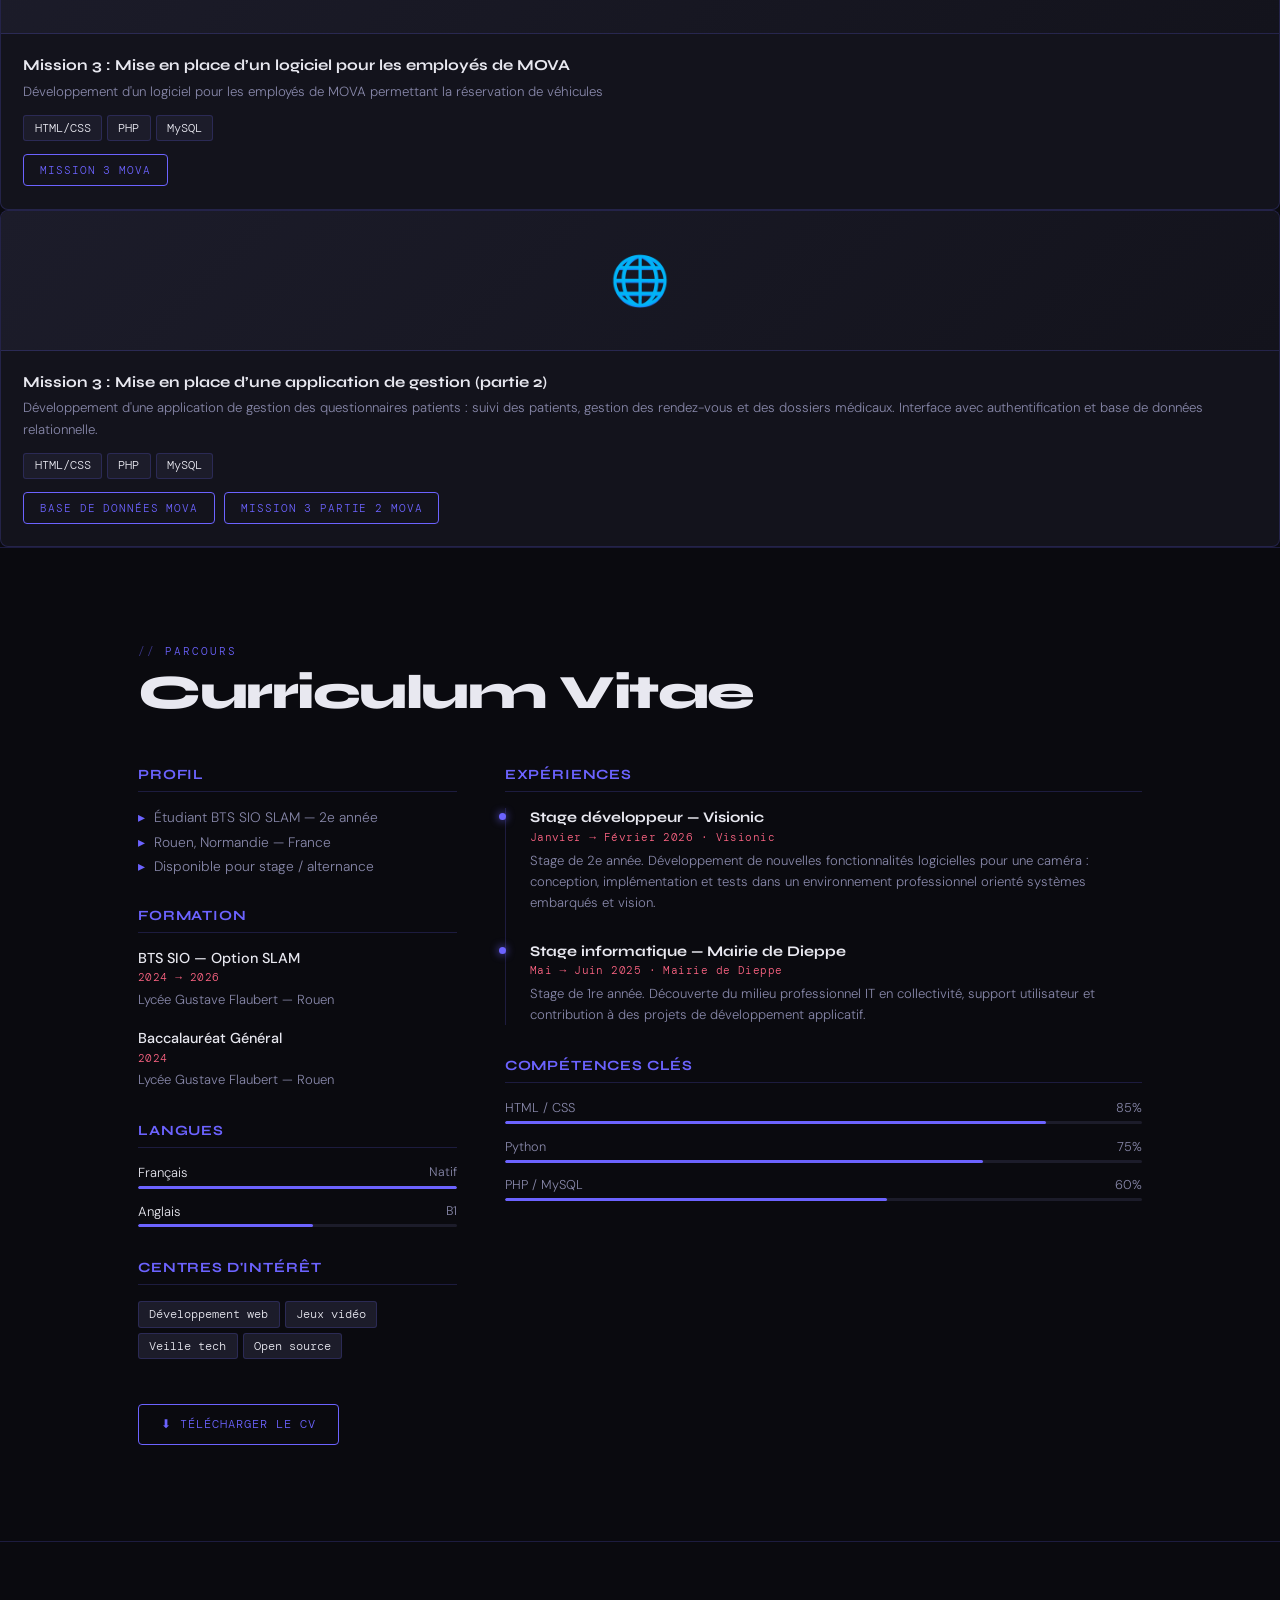
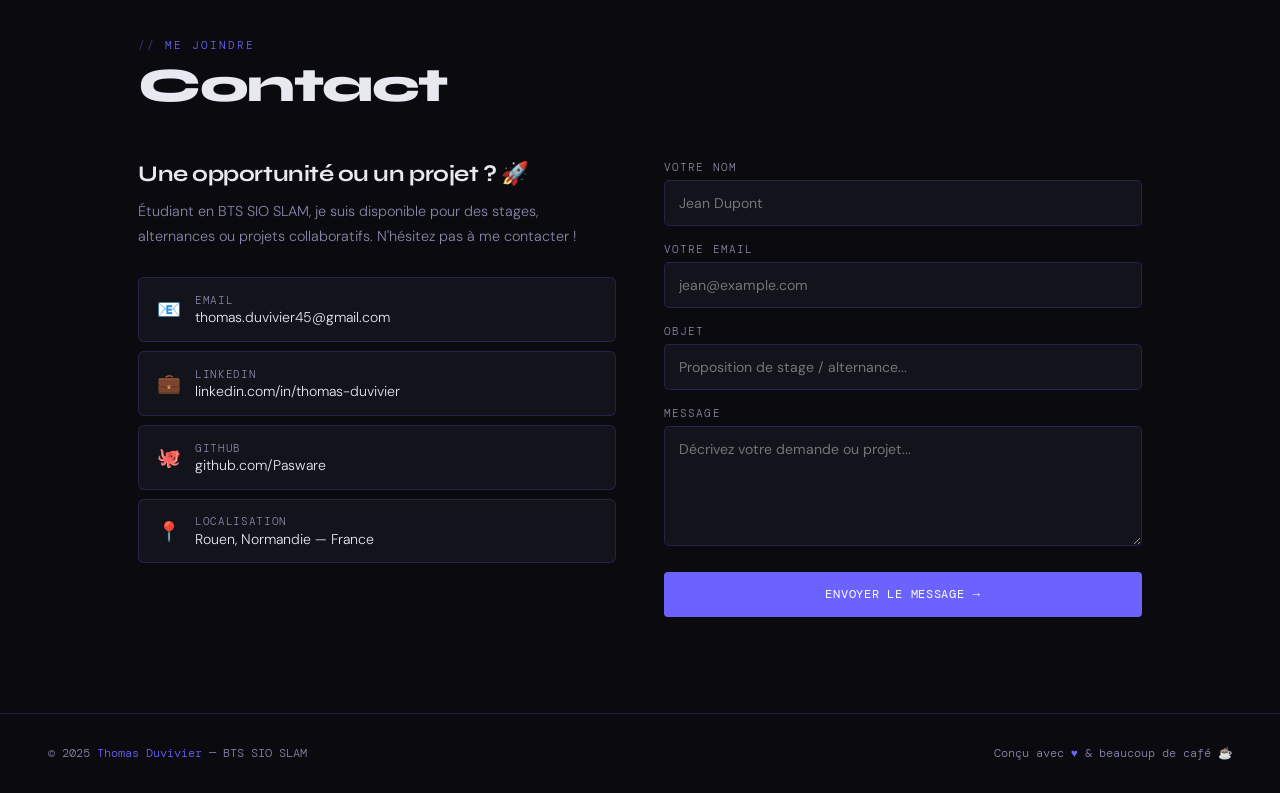
==== commit c76b73f7: "Update index.html" ====
--- a/index.html
+++ b/index.html
@@ -453,7 +453,7 @@
           <span class="tag">Dart/Flutter</span><span class="tag">Firebase</span>
         </div>
         <div style="display:flex; gap:.6rem; margin-top:.8rem; flex-wrap:wrap;">
-          <a href="https://github.com/Pasware/pasware/blob/main/atelierPro_Projet3.pdf" target="_blank" rel="noopener noreferrer" class="dl-btn" style="margin-top:0; font-size:.68rem; padding:.5rem 1rem;">📄 Documentation du groupe</a>
+          <a href="https://github.com/Pasware/pasware/blob/main/atelierPro_projet3.pdf" target="_blank" rel="noopener noreferrer" class="dl-btn" style="margin-top:0; font-size:.68rem; padding:.5rem 1rem;">📄 Documentation du groupe</a>
         </div>
       </div>
     </div>
@@ -468,7 +468,6 @@
         </div>
         <div style="display:flex; gap:.6rem; margin-top:.8rem; flex-wrap:wrap;">
           <a href="https://github.com/Pasware/pasware/blob/main/TP_Referencement.pdf" target="_blank" rel="noopener noreferrer" class="dl-btn" style="margin-top:0; font-size:.68rem; padding:.5rem 1rem;">📄 Documentation 1 site Tech Solutions</a>
-          <a href="https://github.com/Pasware/pasware/blob/main/TP_Referencement.pdf" target="_blank" rel="noopener noreferrer" class="dl-btn" style="margin-top:0; font-size:.68rem; padding:.5rem 1rem;">📄 Documentation 2 site Tech Solutions</a>
         </div>
       </div>
     </div>
@@ -483,8 +482,8 @@
         </div>
         <div style="display:flex; gap:.6rem; margin-top:.8rem; flex-wrap:wrap;">
           <a href="https://github.com/Pasware/pasware/blob/main/MOVA_mission_1_partie1.pdf" target="_blank" rel="noopener noreferrer" class="dl-btn" style="margin-top:0; font-size:.68rem; padding:.5rem 1rem;">📄 Documentation MOVA Mission 1 Partie 1</a>
-          <a href="https://github.com/Pasware/pasware/blob/main/offre_de_stage_développeur.pdf" target="_blank" rel="noopener noreferrer" class="dl-btn" style="margin-top:0; font-size:.68rem; padding:.5rem 1rem;">📄 Stage développeur</a>
-          <a href="https://github.com/Pasware/pasware/blob/main/offre_de_stage_administrateur_systeme_et_reseau.pdf" target="_blank" rel="noopener noreferrer" class="dl-btn" style="margin-top:0; font-size:.68rem; padding:.5rem 1rem;">📄 Stage Administrateur Système</a>
+          <a href="https://github.com/Pasware/pasware/blob/main/offre_de_stage_développeur.pdf" target="_blank" rel="noopener noreferrer" class="dl-btn" style="margin-top:0; font-size:.68rem; padding:.5rem 1rem;">📄 Offre Stage développeur</a>
+          <a href="https://github.com/Pasware/pasware/blob/main/offre_de_stage_administrateur_systeme_et_reseau.pdf" target="_blank" rel="noopener noreferrer" class="dl-btn" style="margin-top:0; font-size:.68rem; padding:.5rem 1rem;">📄 Offre Stage Administrateur Système</a>
         </div>
       </div>
     </div>
@@ -516,6 +515,7 @@
         <div style="display:flex; gap:.6rem; margin-top:.8rem; flex-wrap:wrap;">
           <a href="https://github.com/Pasware/pasware/blob/main/mission2_partie1.pdf" target="_blank" rel="noopener noreferrer" class="dl-btn" style="margin-top:0; font-size:.68rem; padding:.5rem 1rem;">📄 Documentation de la méthode de création du réseau</a>
           <a href="https://github.com/Pasware/pasware/blob/main/Document_technique.pdf" target="_blank" rel="noopener noreferrer" class="dl-btn" style="margin-top:0; font-size:.68rem; padding:.5rem 1rem;">📄 Documentation des résultats obtenus</a>
+        </div>
         </div>
       </div>
     </div>
@@ -540,7 +540,7 @@
           <a href="https://github.com/Pasware/pasware/blob/main/Charte_Graphique.css" target="_blank" rel="noopener noreferrer" class="dl-btn" style="margin-top:0; font-size:.68rem; padding:.5rem 1rem;">🎨 Charte_Graphique.css site MOVA</a>
           <a href="https://github.com/Pasware/pasware/blob/main/Charte_Graphique.html" target="_blank" rel="noopener noreferrer" class="dl-btn" style="margin-top:0; font-size:.68rem; padding:.5rem 1rem;">📄 Charte_Graphique.html site MOVA</a>
           <a href="https://github.com/Pasware/pasware/blob/main/Conditions%20d'utilisations.html" target="_blank" rel="noopener noreferrer" class="dl-btn" style="margin-top:0; font-size:.68rem; padding:.5rem 1rem;">📄 Conditions d'utilisations.html site MOVA</a>
-          <a href="https://github.com/Pasware/pasware/blob/main/Maquette_Mova.odt" target="_blank" rel="noopener noreferrer" class="dl-btn" style="margin-top:0; font-size:.68rem; padding:.5rem 1rem;">📄 Maquette_Mova.odt site MOVA</a>
+        </div>
         </div>
       </div>
      </div>
@@ -556,6 +556,7 @@
         <div style="display:flex; gap:.6rem; margin-top:.8rem; flex-wrap:wrap;">
           <a href="https://www.linkedin.com/in/thomas-duvivier-1b0137398/" target="_blank" rel="noopener noreferrer" class="dl-btn" style="margin-top:0; font-size:.68rem; padding:.5rem 1rem;">🔗 Voir le profil</a>
         </div>
+        </div>
       </div>
     </div>
 
@@ -570,6 +571,7 @@
          <div style="display:flex; gap:.6rem; margin-top:.8rem; flex-wrap:wrap;">
           <a href="https://github.com/Pasware/pasware/blob/main/mission3.pdf" target="_blank" rel="noopener noreferrer" class="dl-btn" style="margin-top:0; font-size:.68rem; padding:.5rem 1rem;">Mission 3 Mova</a>
         </div>
+        </div>
       </div>
     </div>
   
@@ -584,6 +586,7 @@
         <div style="display:flex; gap:.6rem; margin-top:.8rem; flex-wrap:wrap;">
          <a href="https://github.com/Pasware/pasware/blob/main/MOVA BDD.sql" target="_blank" rel="noopener noreferrer" class="dl-btn" style="margin-top:0; font-size:.68rem; padding:.5rem 1rem;">Base de données MOVA</a>
          <a href="https://github.com/Pasware/pasware/blob/main/sujet_MOVA_mission_3_partie_2.pdf"target="_blank" rel="noopener noreferrer" class="dl-btn" style="margin-top:0; font-size:.68rem; padding:.5rem 1rem;">Mission 3 partie 2 MOVA</a>
+        </div>
         </div>
       </div>
     </div>
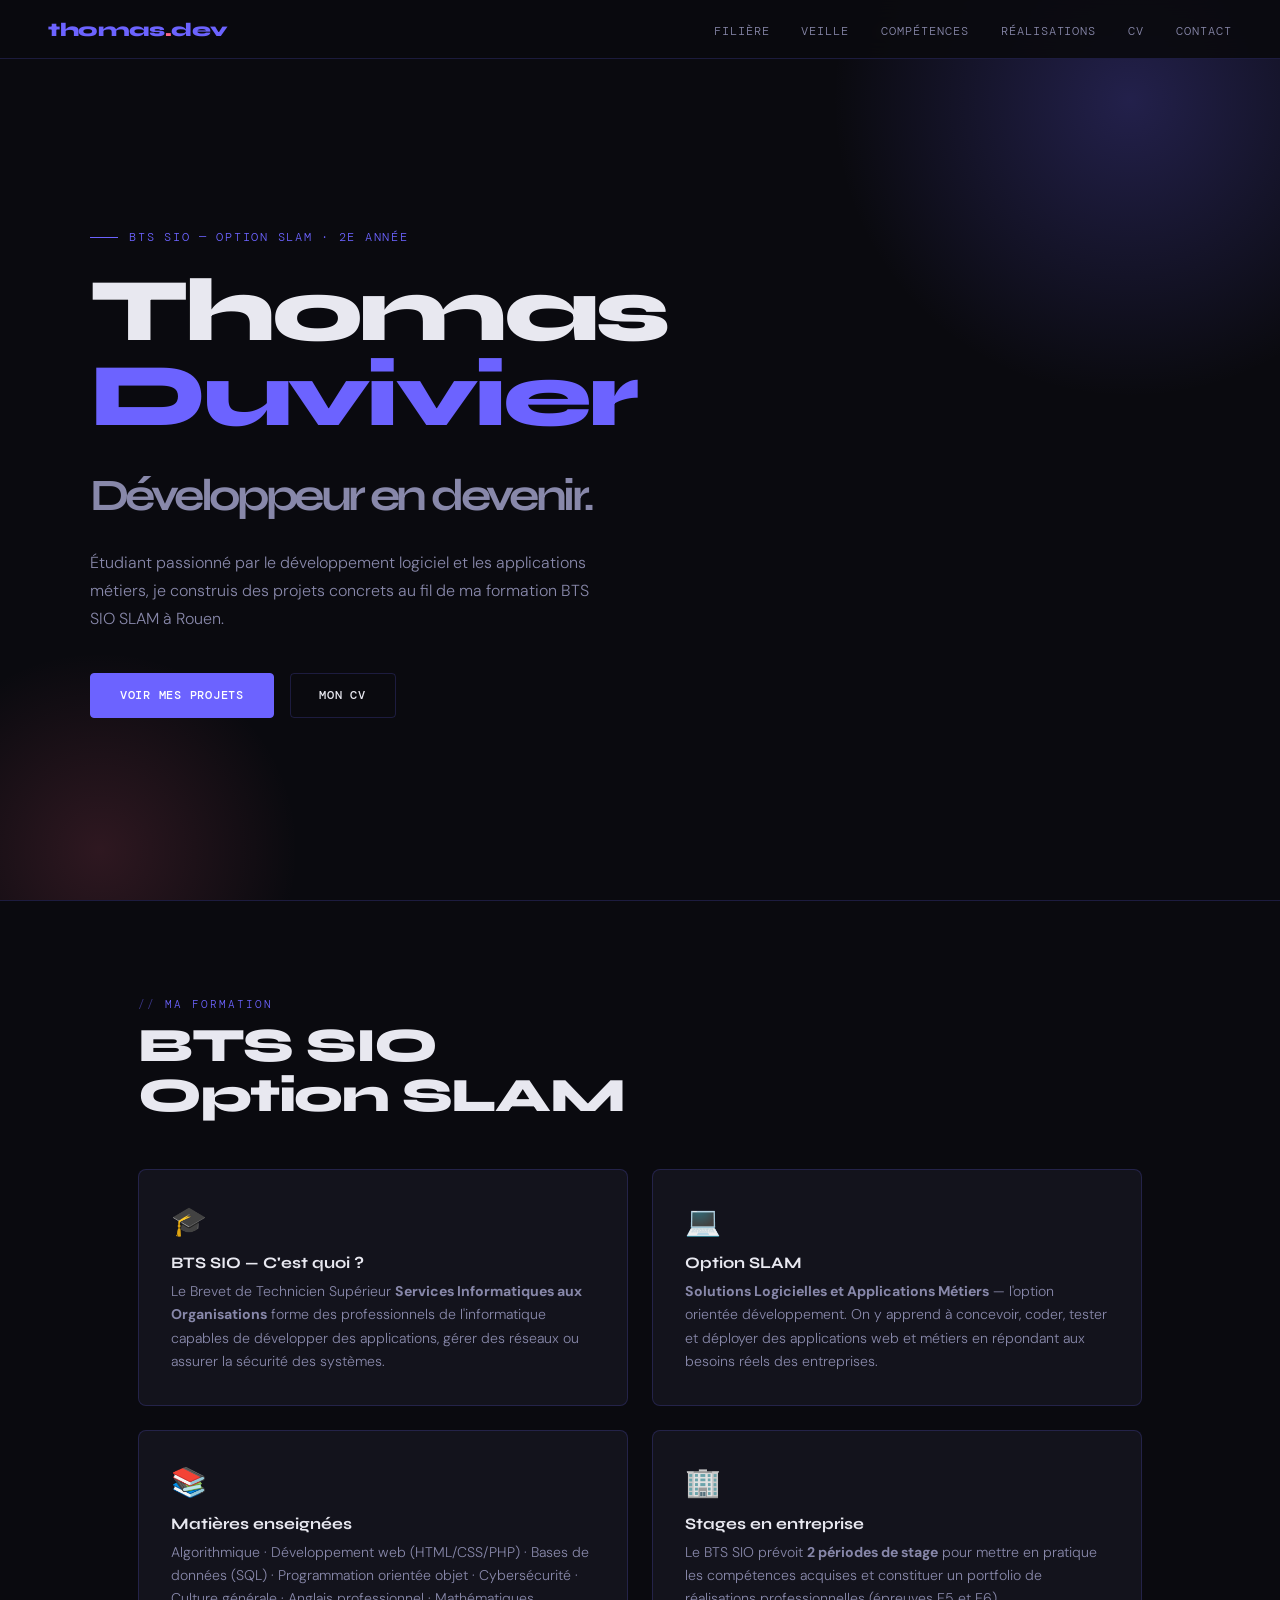
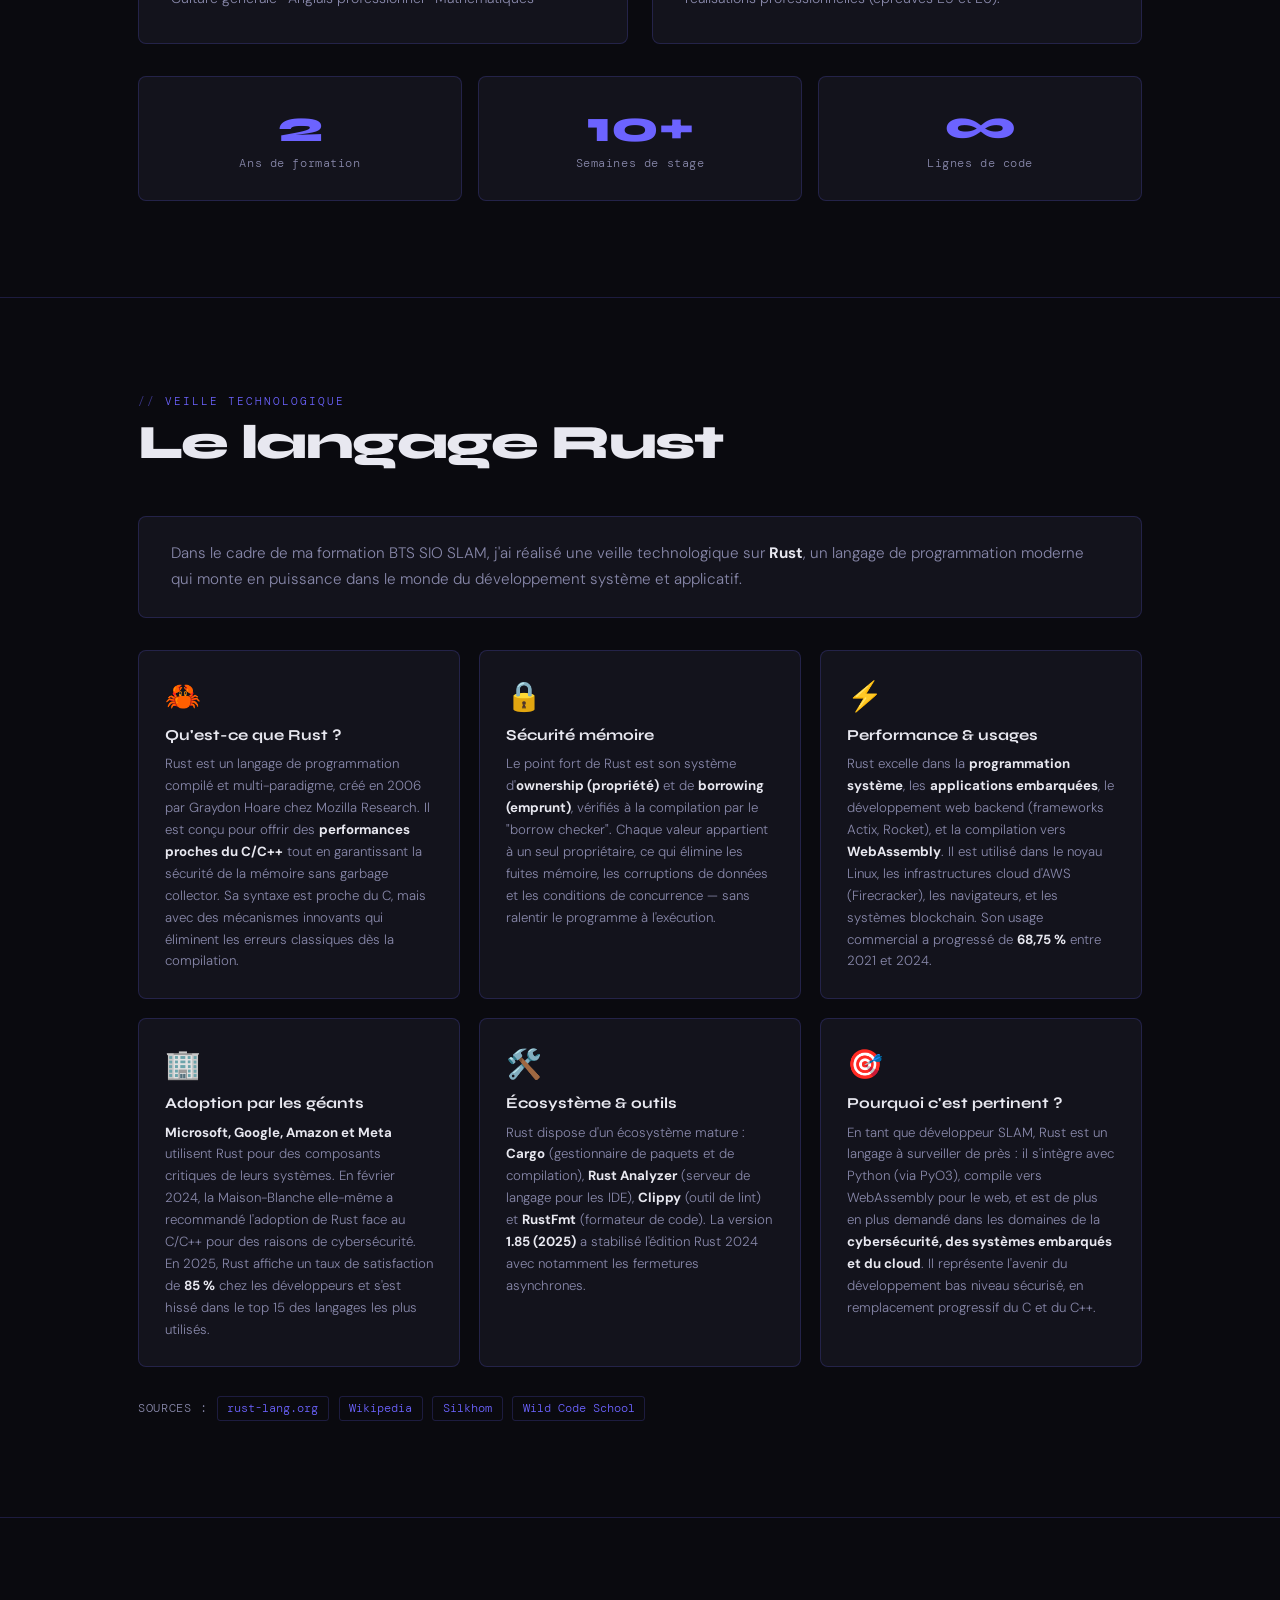
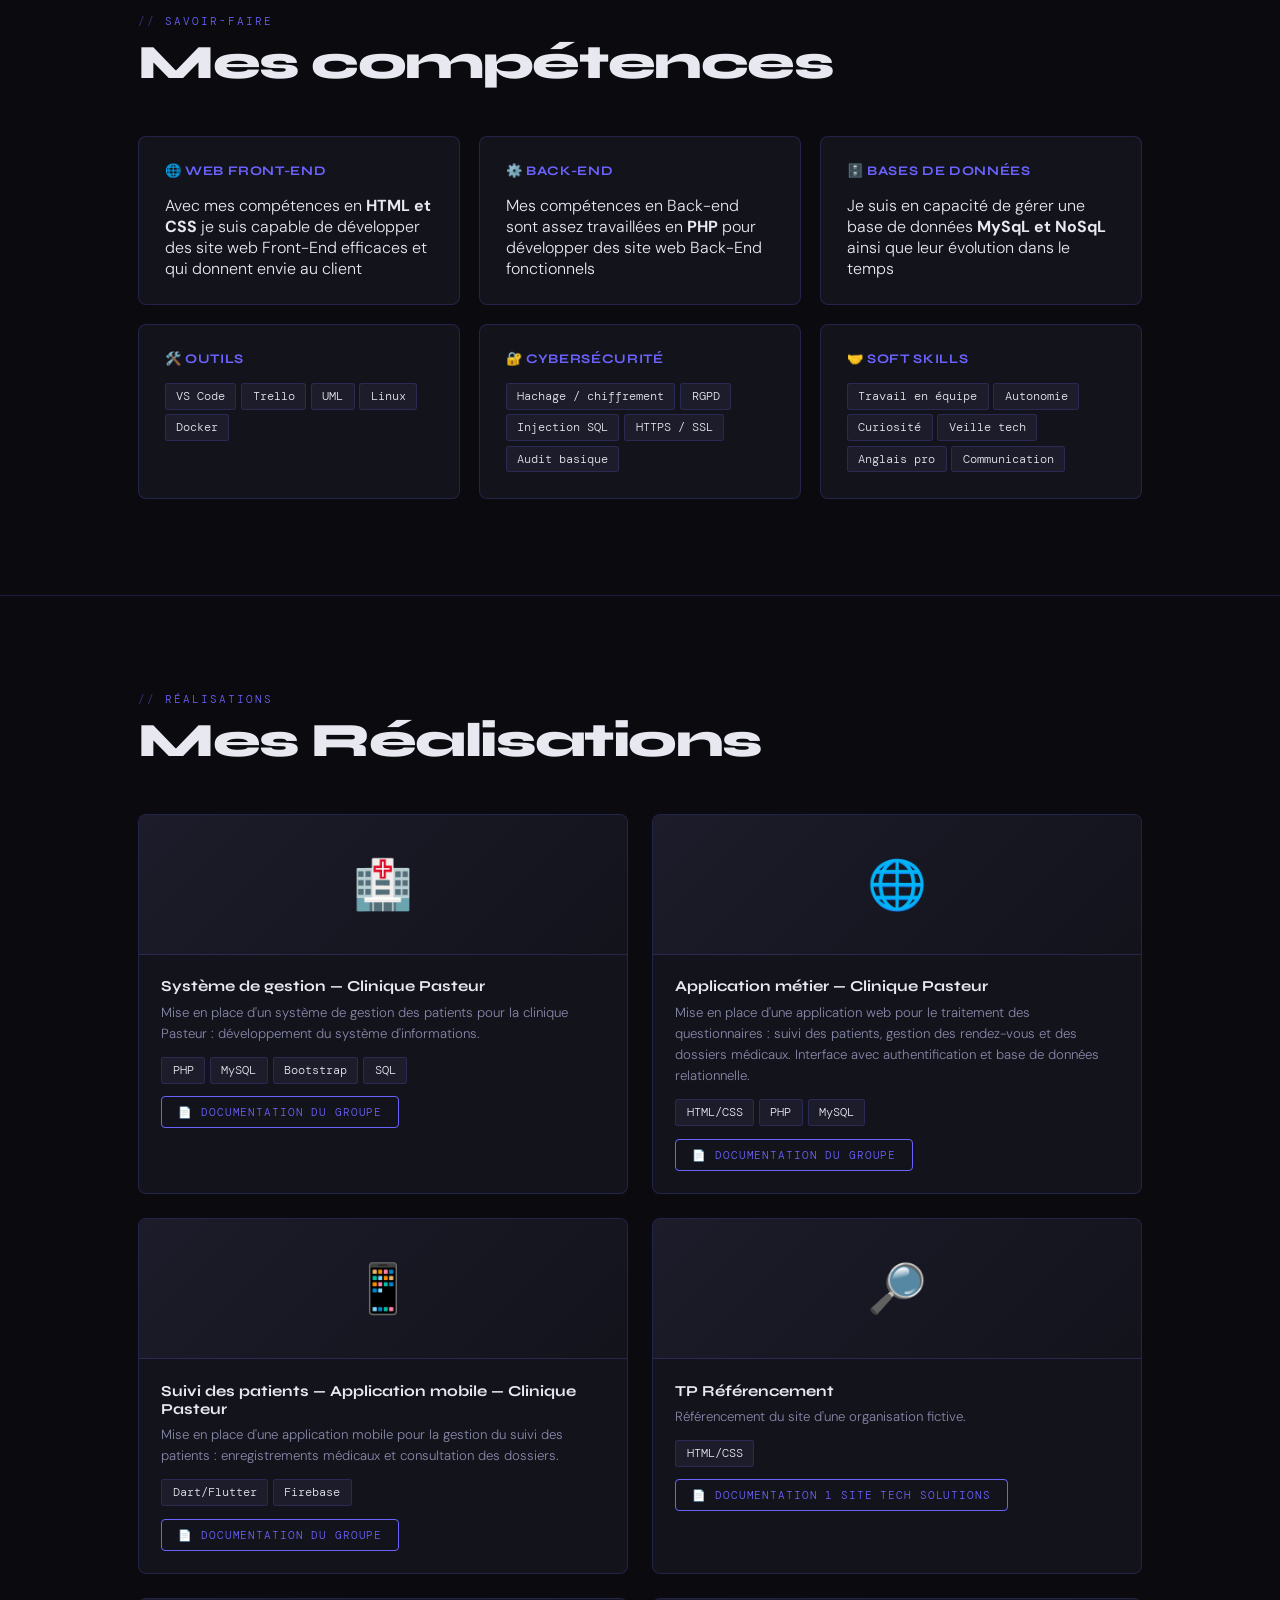
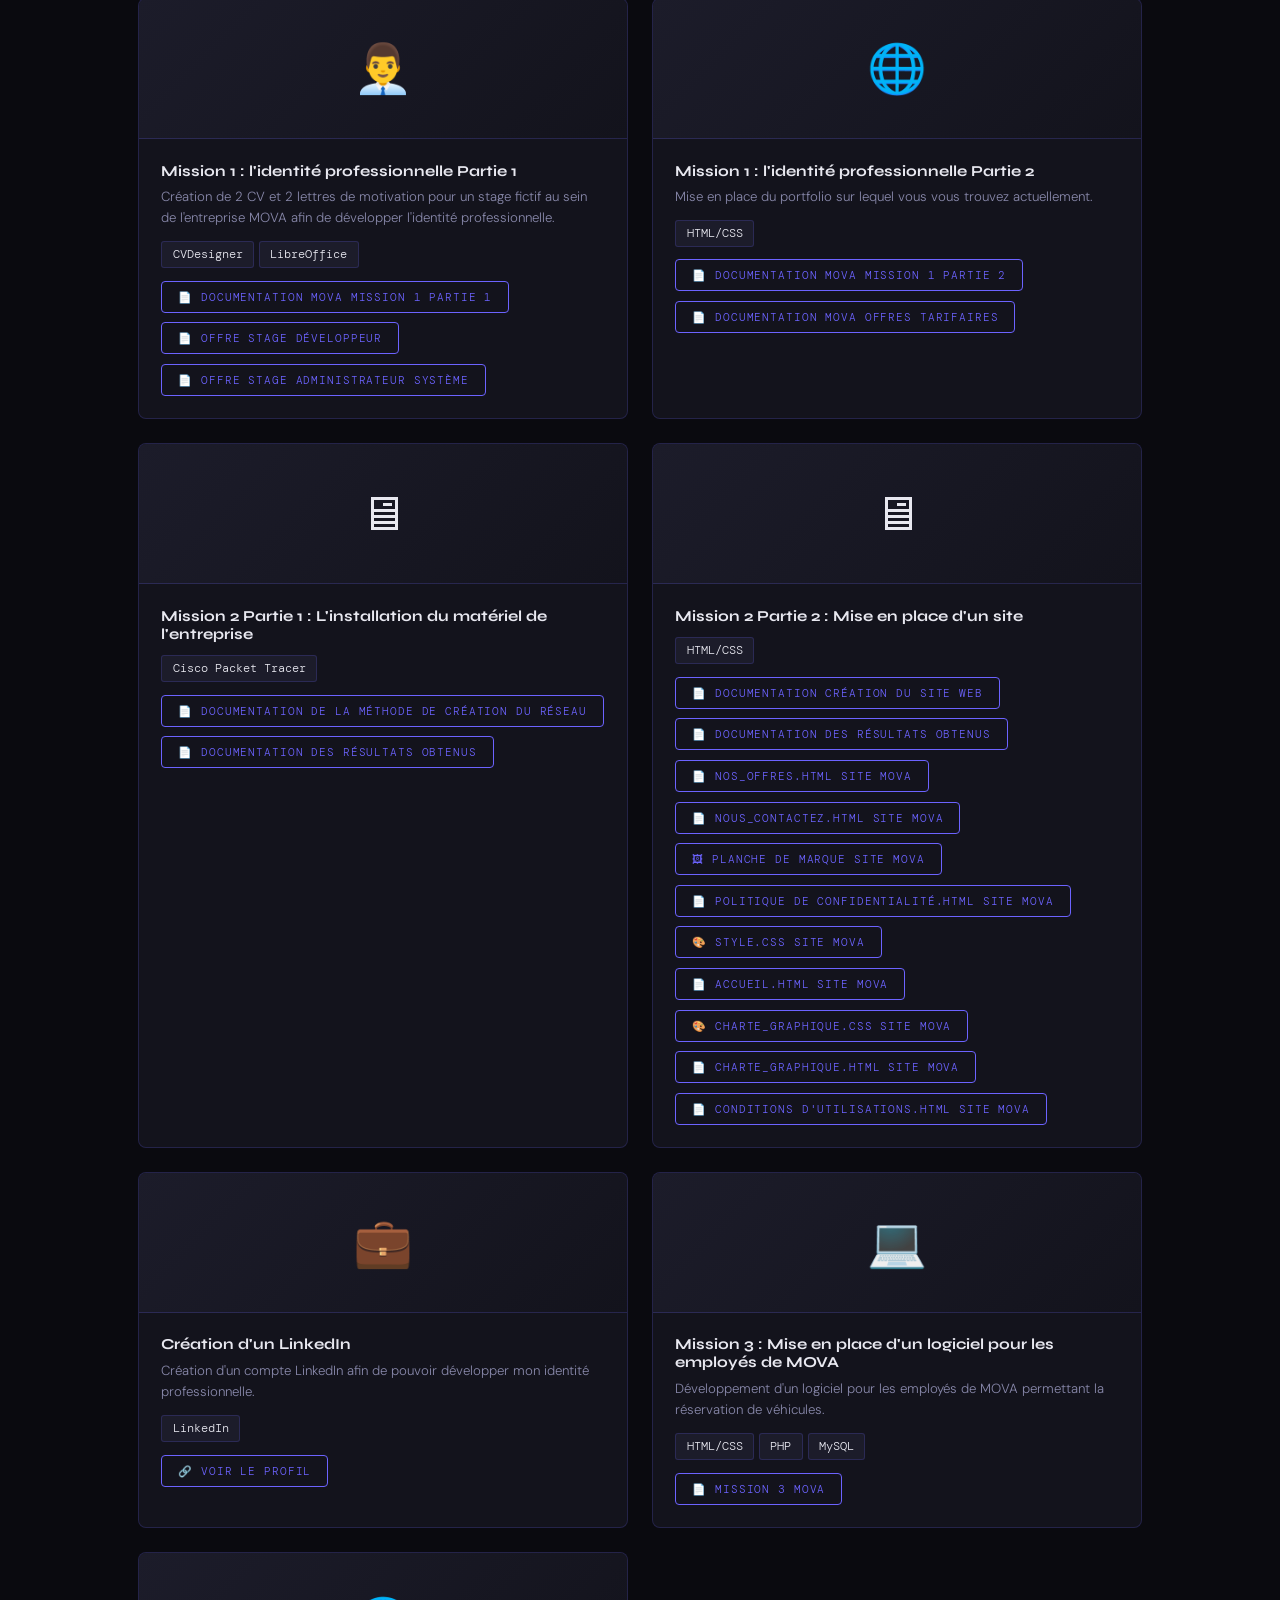
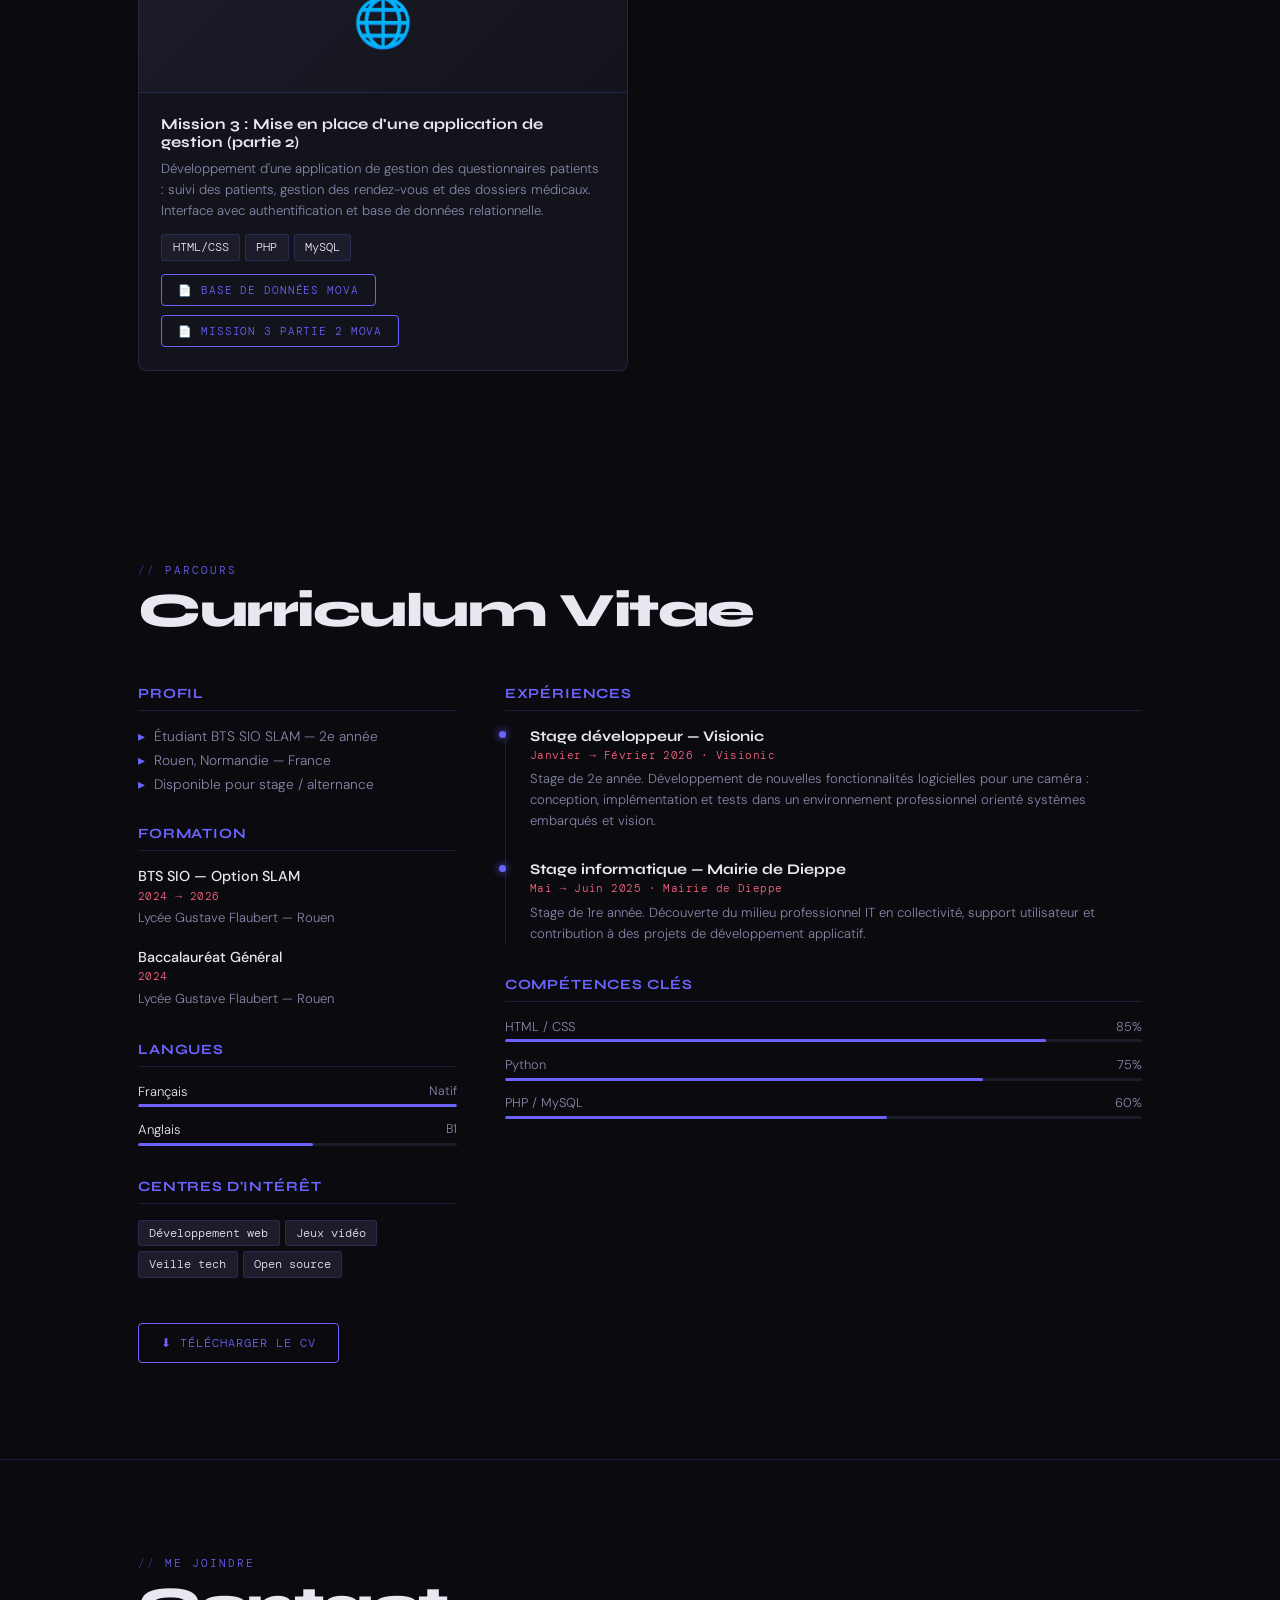
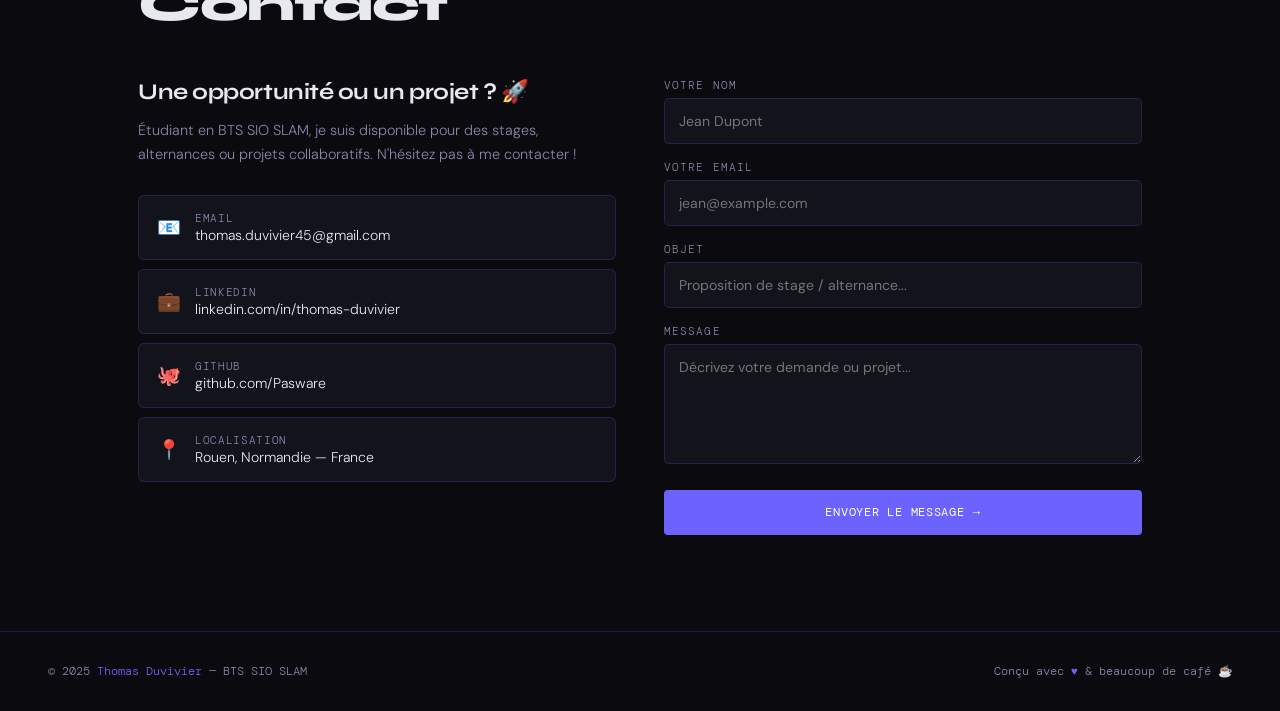
==== commit 510d4bc4: "Update index.html" ====
--- a/index.html
+++ b/index.html
@@ -410,6 +410,7 @@
 <hr class="divider">
  
 <!-- PROJETS -->
+<!-- PROJETS -->
 <div class="section" id="projets">
   <div class="section-label">Réalisations</div>
   <h2>Mes Réalisations</h2>
@@ -498,8 +499,7 @@
         </div>
         <div style="display:flex; gap:.6rem; margin-top:.8rem; flex-wrap:wrap;">
           <a href="https://github.com/Pasware/pasware/blob/main/MOVA_mission_1_partie2.pdf" target="_blank" rel="noopener noreferrer" class="dl-btn" style="margin-top:0; font-size:.68rem; padding:.5rem 1rem;">📄 Documentation MOVA Mission 1 Partie 2</a>
-           <a href="https://github.com/Pasware/pasware/blob/main/MOVA_Offres_Tarifs.pdf" target="_blank" rel="noopener noreferrer" class="dl-btn" style="margin-top:0; font-size:.68rem; padding:.5rem 1rem;">📄 Documentation MOVA Offres Tarifaires</a>
-        </div>
+          <a href="https://github.com/Pasware/pasware/blob/main/MOVA_Offres_Tarifs.pdf" target="_blank" rel="noopener noreferrer" class="dl-btn" style="margin-top:0; font-size:.68rem; padding:.5rem 1rem;">📄 Documentation MOVA Offres Tarifaires</a>
         </div>
       </div>
     </div>
@@ -516,14 +516,13 @@
           <a href="https://github.com/Pasware/pasware/blob/main/mission2_partie1.pdf" target="_blank" rel="noopener noreferrer" class="dl-btn" style="margin-top:0; font-size:.68rem; padding:.5rem 1rem;">📄 Documentation de la méthode de création du réseau</a>
           <a href="https://github.com/Pasware/pasware/blob/main/Document_technique.pdf" target="_blank" rel="noopener noreferrer" class="dl-btn" style="margin-top:0; font-size:.68rem; padding:.5rem 1rem;">📄 Documentation des résultats obtenus</a>
         </div>
-        </div>
-      </div>
-    </div>
-
-     <div class="project-card">
+      </div>
+    </div>
+
+    <div class="project-card">
       <div class="project-thumb">🖥</div>
       <div class="project-body">
-        <h4>Mission 2 Partie 2 :  Mise en place d’un site</h4>
+        <h4>Mission 2 Partie 2 : Mise en place d'un site</h4>
         <p></p>
         <div class="tags">
           <span class="tag">HTML/CSS</span>
@@ -541,9 +540,8 @@
           <a href="https://github.com/Pasware/pasware/blob/main/Charte_Graphique.html" target="_blank" rel="noopener noreferrer" class="dl-btn" style="margin-top:0; font-size:.68rem; padding:.5rem 1rem;">📄 Charte_Graphique.html site MOVA</a>
           <a href="https://github.com/Pasware/pasware/blob/main/Conditions%20d'utilisations.html" target="_blank" rel="noopener noreferrer" class="dl-btn" style="margin-top:0; font-size:.68rem; padding:.5rem 1rem;">📄 Conditions d'utilisations.html site MOVA</a>
         </div>
-        </div>
-      </div>
-     </div>
+      </div>
+    </div>
 
     <div class="project-card">
       <div class="project-thumb">💼</div>
@@ -556,45 +554,40 @@
         <div style="display:flex; gap:.6rem; margin-top:.8rem; flex-wrap:wrap;">
           <a href="https://www.linkedin.com/in/thomas-duvivier-1b0137398/" target="_blank" rel="noopener noreferrer" class="dl-btn" style="margin-top:0; font-size:.68rem; padding:.5rem 1rem;">🔗 Voir le profil</a>
         </div>
-        </div>
       </div>
     </div>
 
     <div class="project-card">
       <div class="project-thumb">💻</div>
       <div class="project-body">
-        <h4>Mission 3 : Mise en place d’un logiciel pour les employés de MOVA</h4>
-        <p>Développement d'un logiciel pour les employés de MOVA permettant la réservation de véhicules</p>
+        <h4>Mission 3 : Mise en place d'un logiciel pour les employés de MOVA</h4>
+        <p>Développement d'un logiciel pour les employés de MOVA permettant la réservation de véhicules.</p>
         <div class="tags">
           <span class="tag">HTML/CSS</span><span class="tag">PHP</span><span class="tag">MySQL</span>
         </div>
-         <div style="display:flex; gap:.6rem; margin-top:.8rem; flex-wrap:wrap;">
-          <a href="https://github.com/Pasware/pasware/blob/main/mission3.pdf" target="_blank" rel="noopener noreferrer" class="dl-btn" style="margin-top:0; font-size:.68rem; padding:.5rem 1rem;">Mission 3 Mova</a>
-        </div>
-        </div>
-      </div>
-    </div>
-  
+        <div style="display:flex; gap:.6rem; margin-top:.8rem; flex-wrap:wrap;">
+          <a href="https://github.com/Pasware/pasware/blob/main/mission3.pdf" target="_blank" rel="noopener noreferrer" class="dl-btn" style="margin-top:0; font-size:.68rem; padding:.5rem 1rem;">📄 Mission 3 Mova</a>
+        </div>
+      </div>
+    </div>
+
     <div class="project-card">
       <div class="project-thumb">🌐</div>
       <div class="project-body">
-        <h4>Mission 3 : Mise en place d’une application de gestion (partie 2)</h4>
+        <h4>Mission 3 : Mise en place d'une application de gestion (partie 2)</h4>
         <p>Développement d'une application de gestion des questionnaires patients : suivi des patients, gestion des rendez-vous et des dossiers médicaux. Interface avec authentification et base de données relationnelle.</p>
         <div class="tags">
           <span class="tag">HTML/CSS</span><span class="tag">PHP</span><span class="tag">MySQL</span>
         </div>
         <div style="display:flex; gap:.6rem; margin-top:.8rem; flex-wrap:wrap;">
-         <a href="https://github.com/Pasware/pasware/blob/main/MOVA BDD.sql" target="_blank" rel="noopener noreferrer" class="dl-btn" style="margin-top:0; font-size:.68rem; padding:.5rem 1rem;">Base de données MOVA</a>
-         <a href="https://github.com/Pasware/pasware/blob/main/sujet_MOVA_mission_3_partie_2.pdf"target="_blank" rel="noopener noreferrer" class="dl-btn" style="margin-top:0; font-size:.68rem; padding:.5rem 1rem;">Mission 3 partie 2 MOVA</a>
-        </div>
+          <a href="https://github.com/Pasware/pasware/blob/main/MOVA BDD.sql" target="_blank" rel="noopener noreferrer" class="dl-btn" style="margin-top:0; font-size:.68rem; padding:.5rem 1rem;">📄 Base de données MOVA</a>
+          <a href="https://github.com/Pasware/pasware/blob/main/sujet_MOVA_mission_3_partie_2.pdf" target="_blank" rel="noopener noreferrer" class="dl-btn" style="margin-top:0; font-size:.68rem; padding:.5rem 1rem;">📄 Mission 3 partie 2 MOVA</a>
         </div>
       </div>
     </div>
 
   </div>
 </div>
-
-<hr class="divider">
  
 <!-- CV -->
 <div class="section" id="cv">
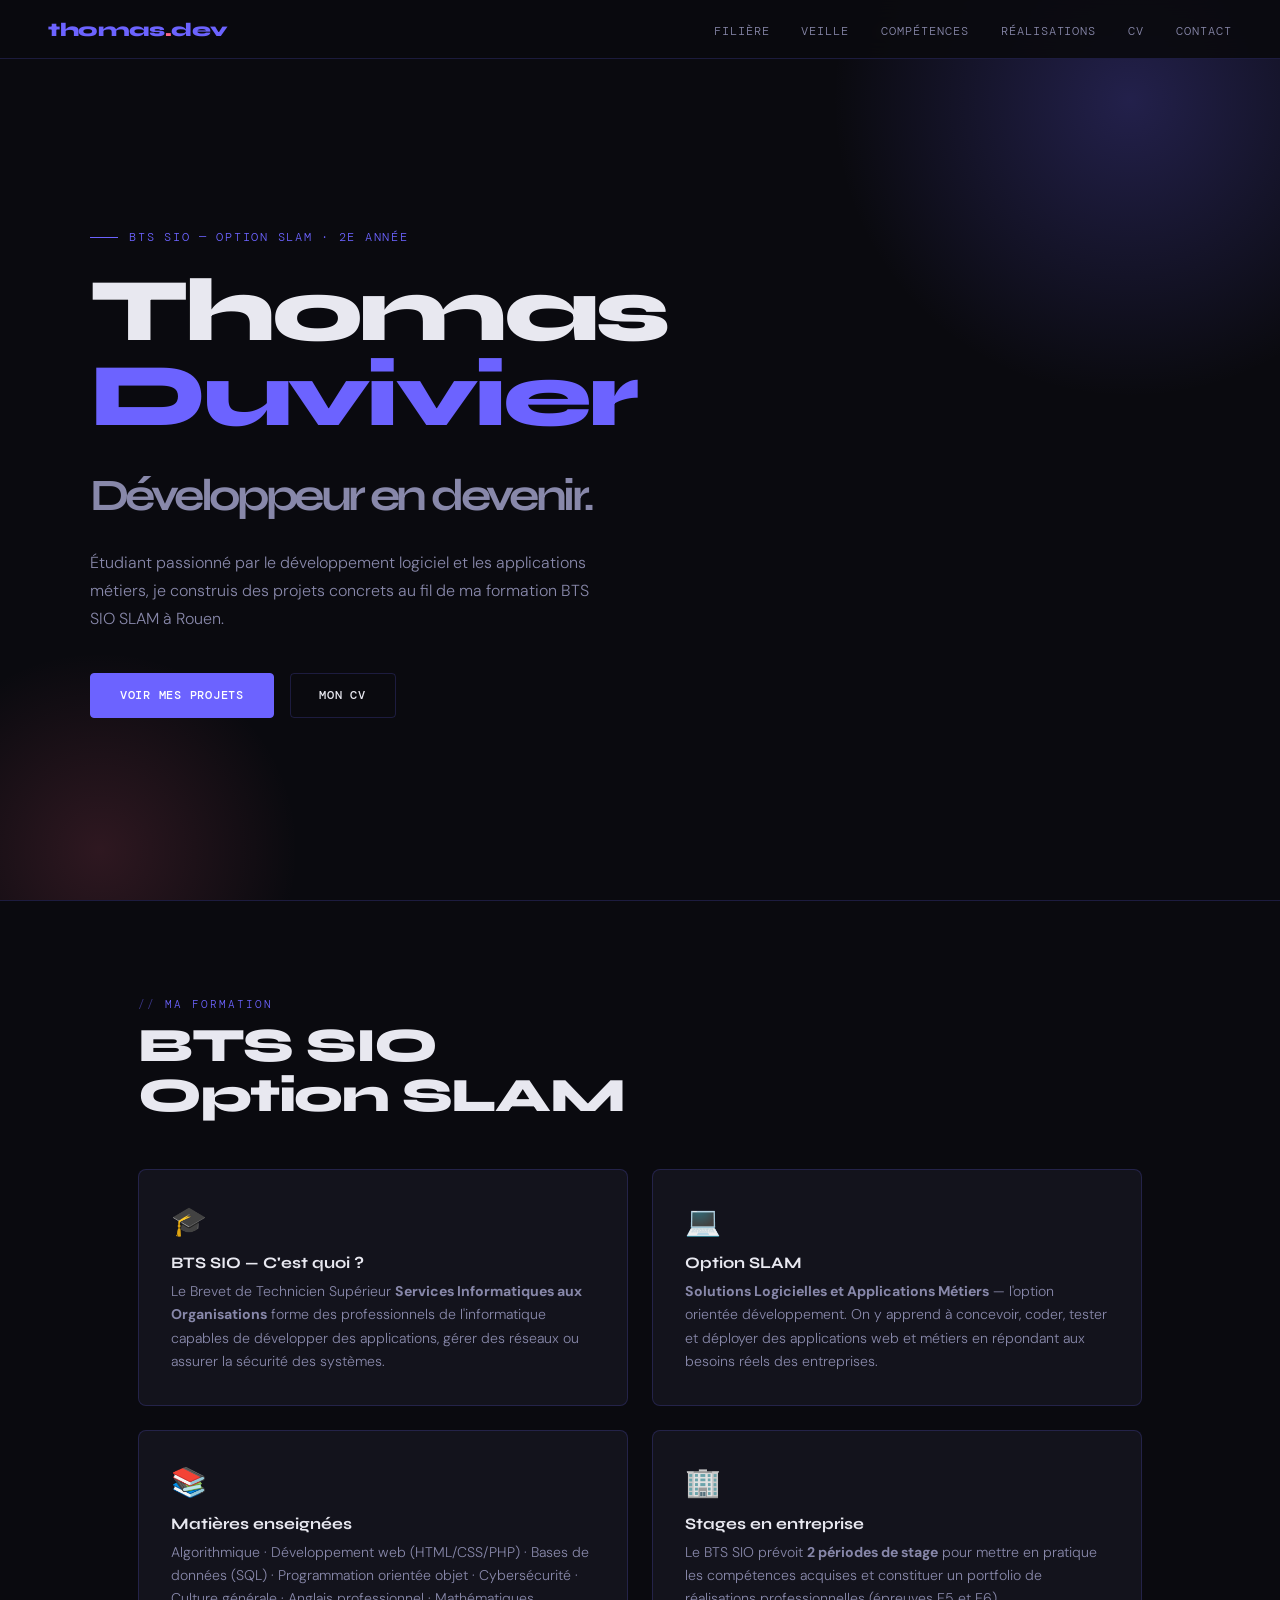
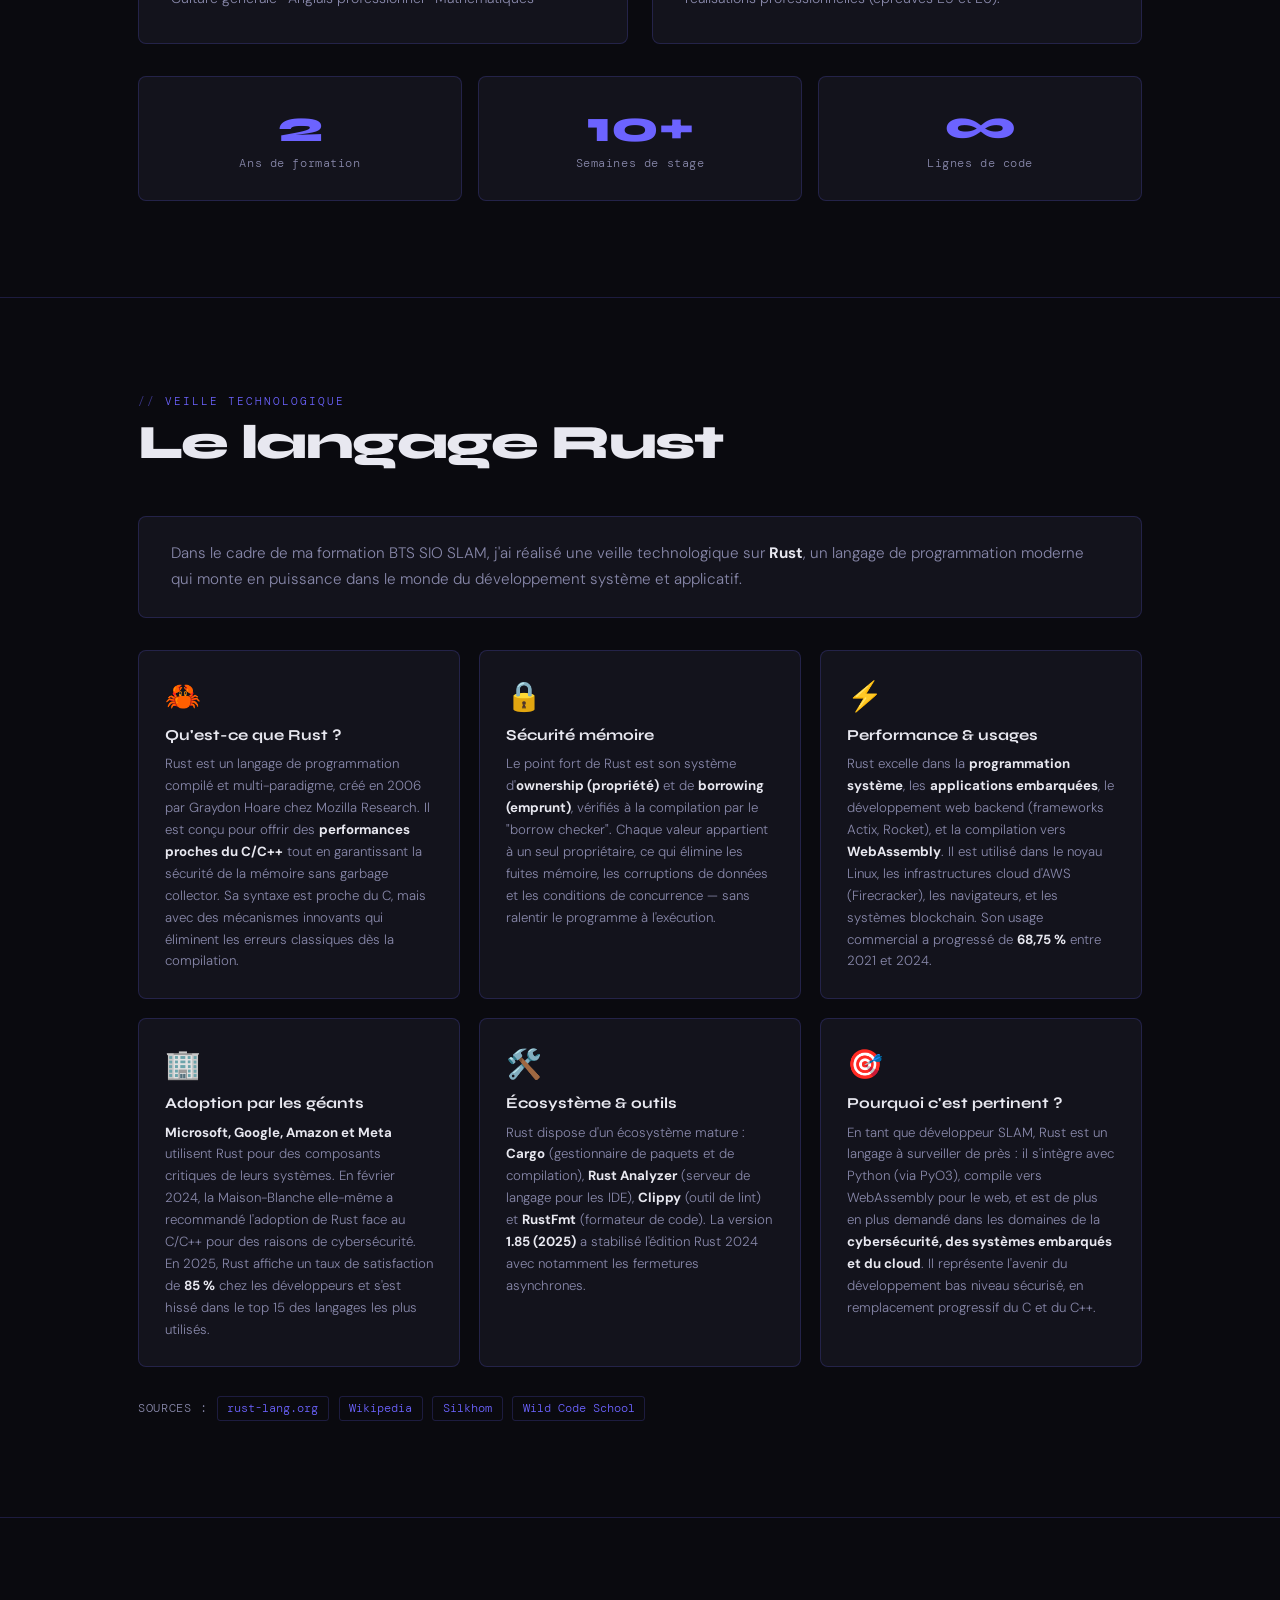
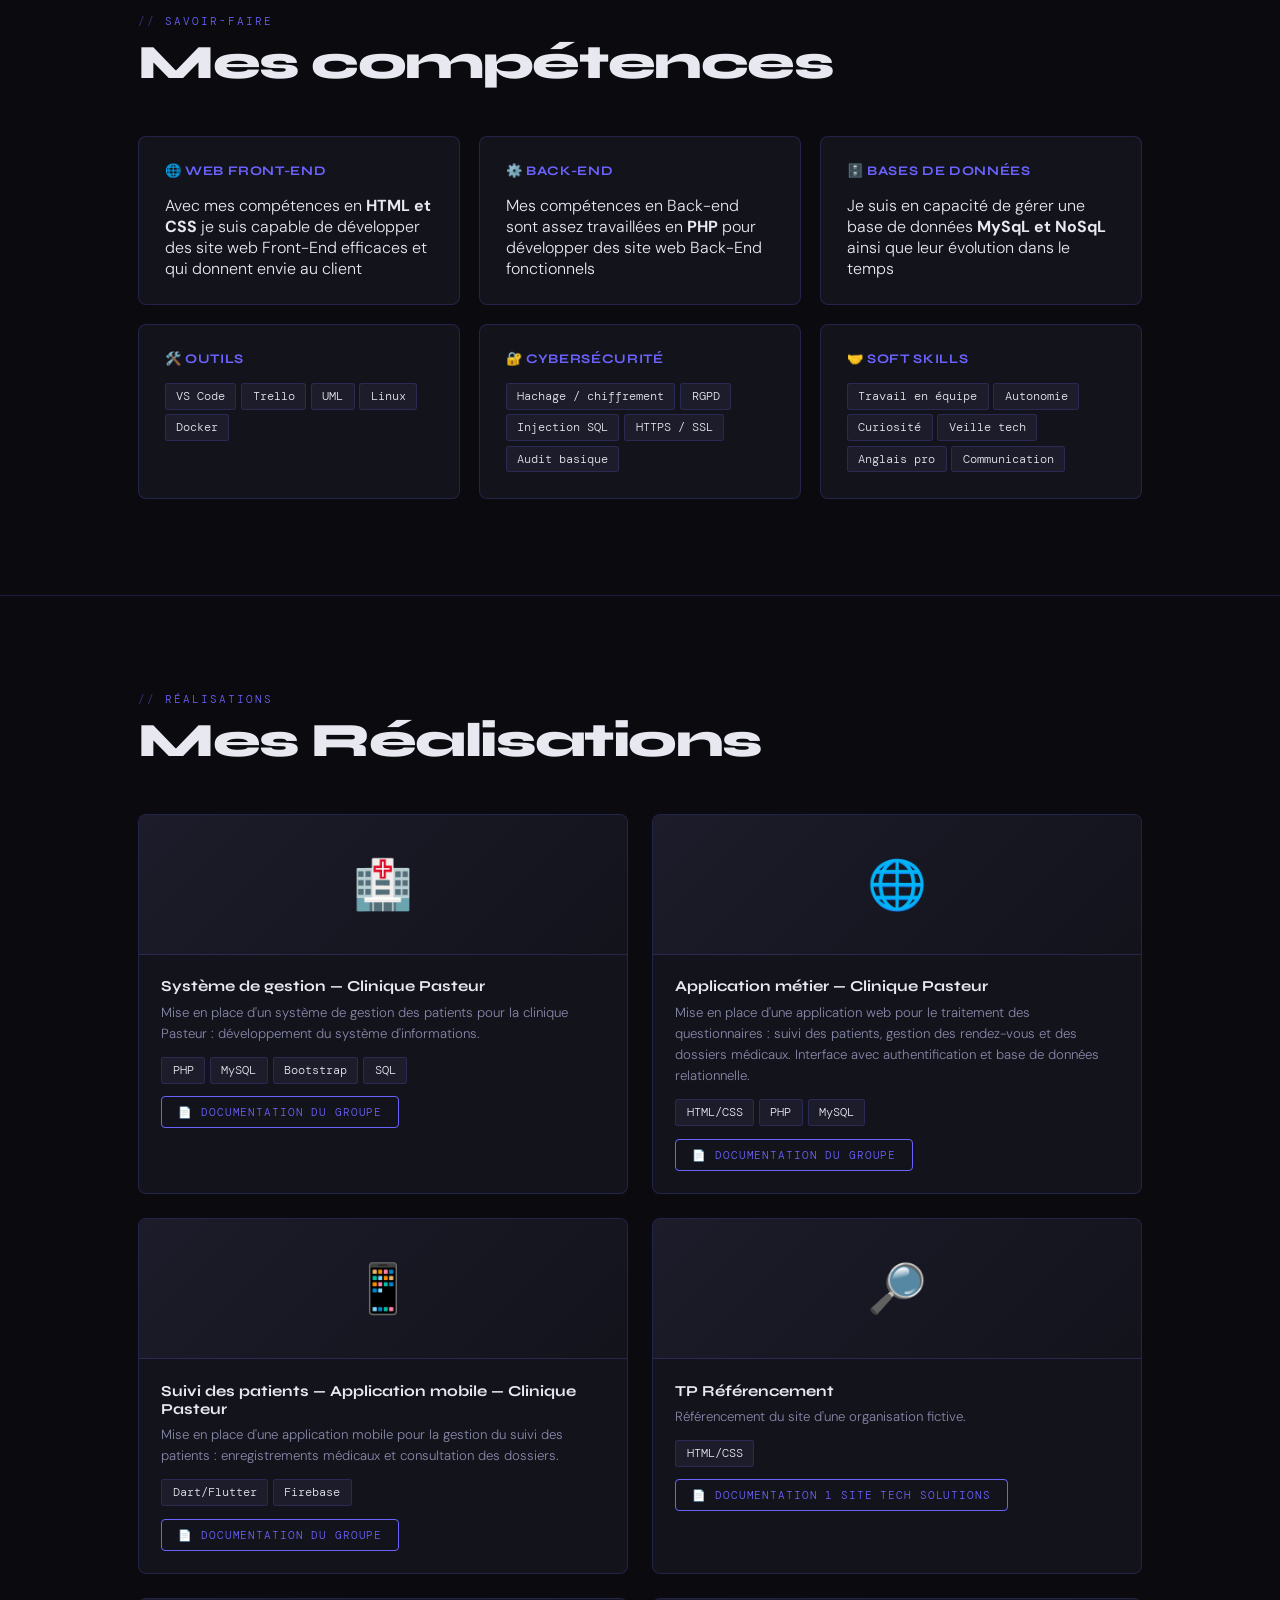
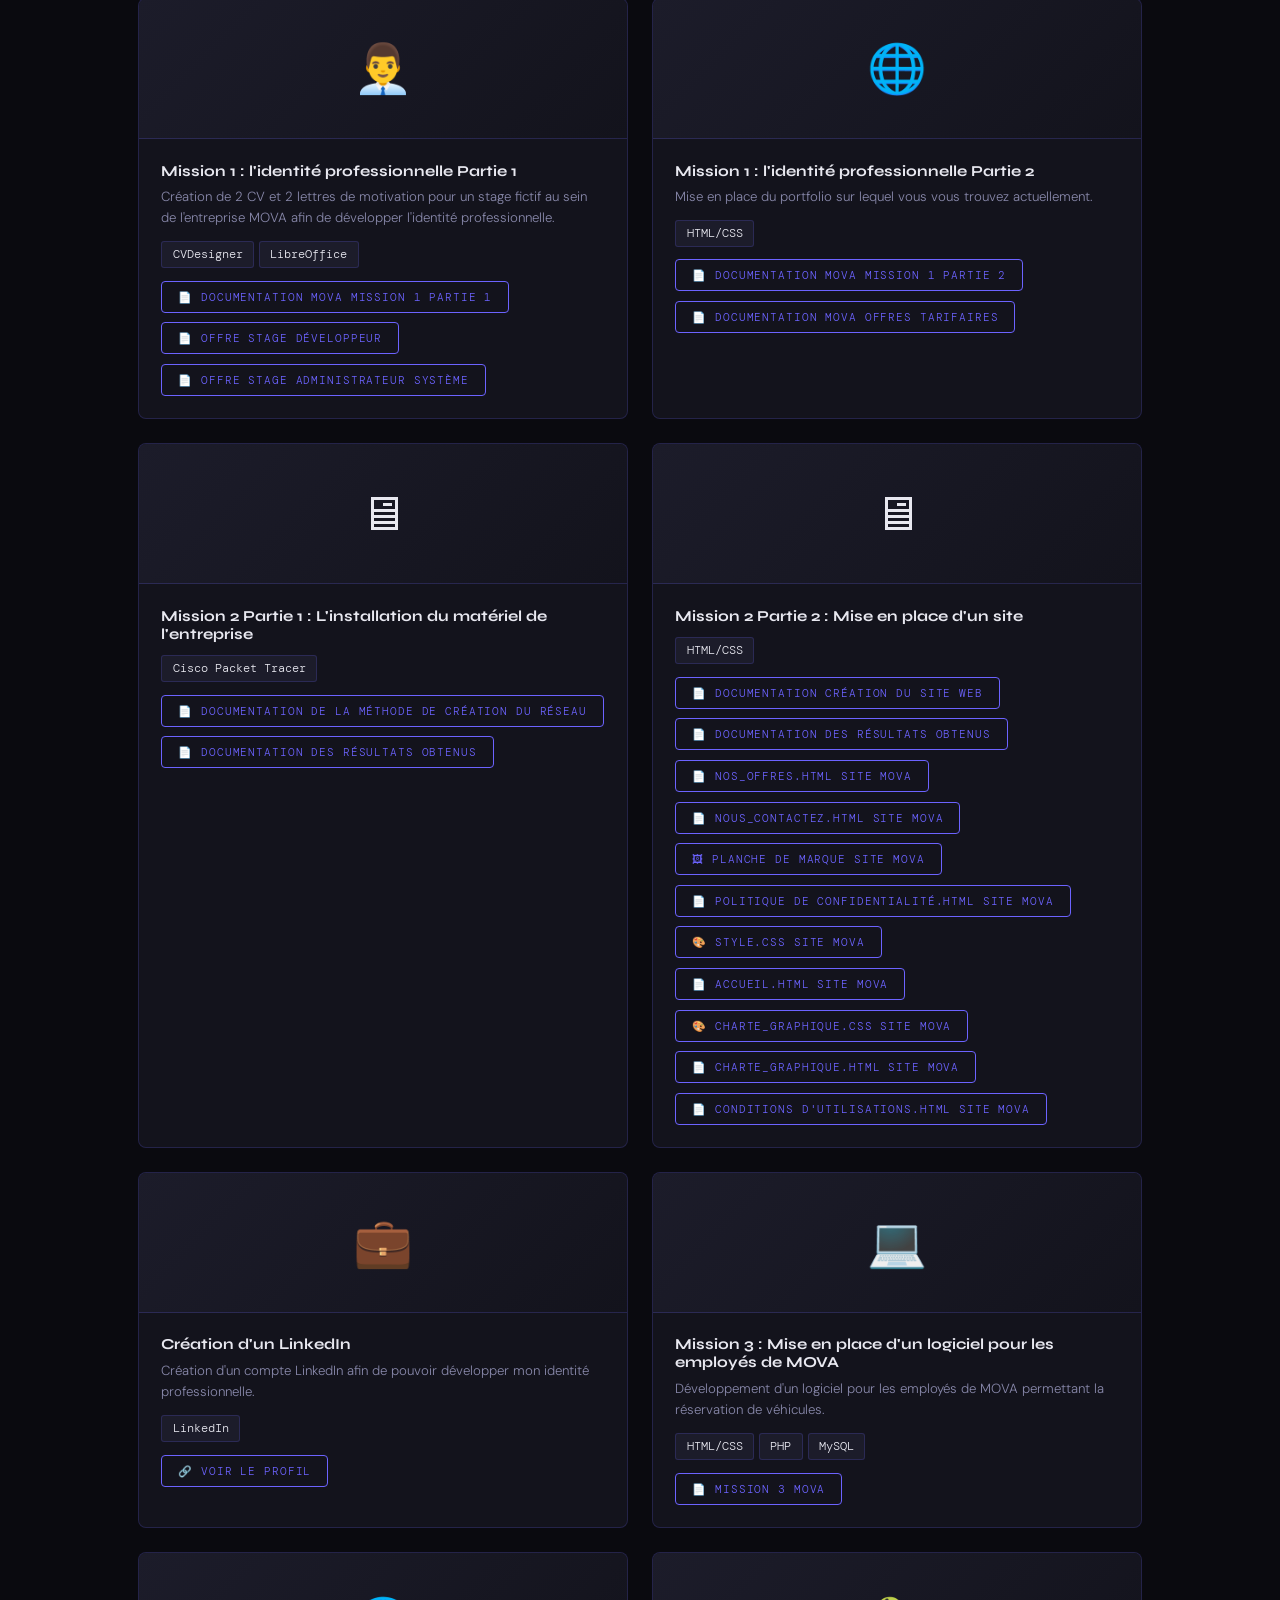
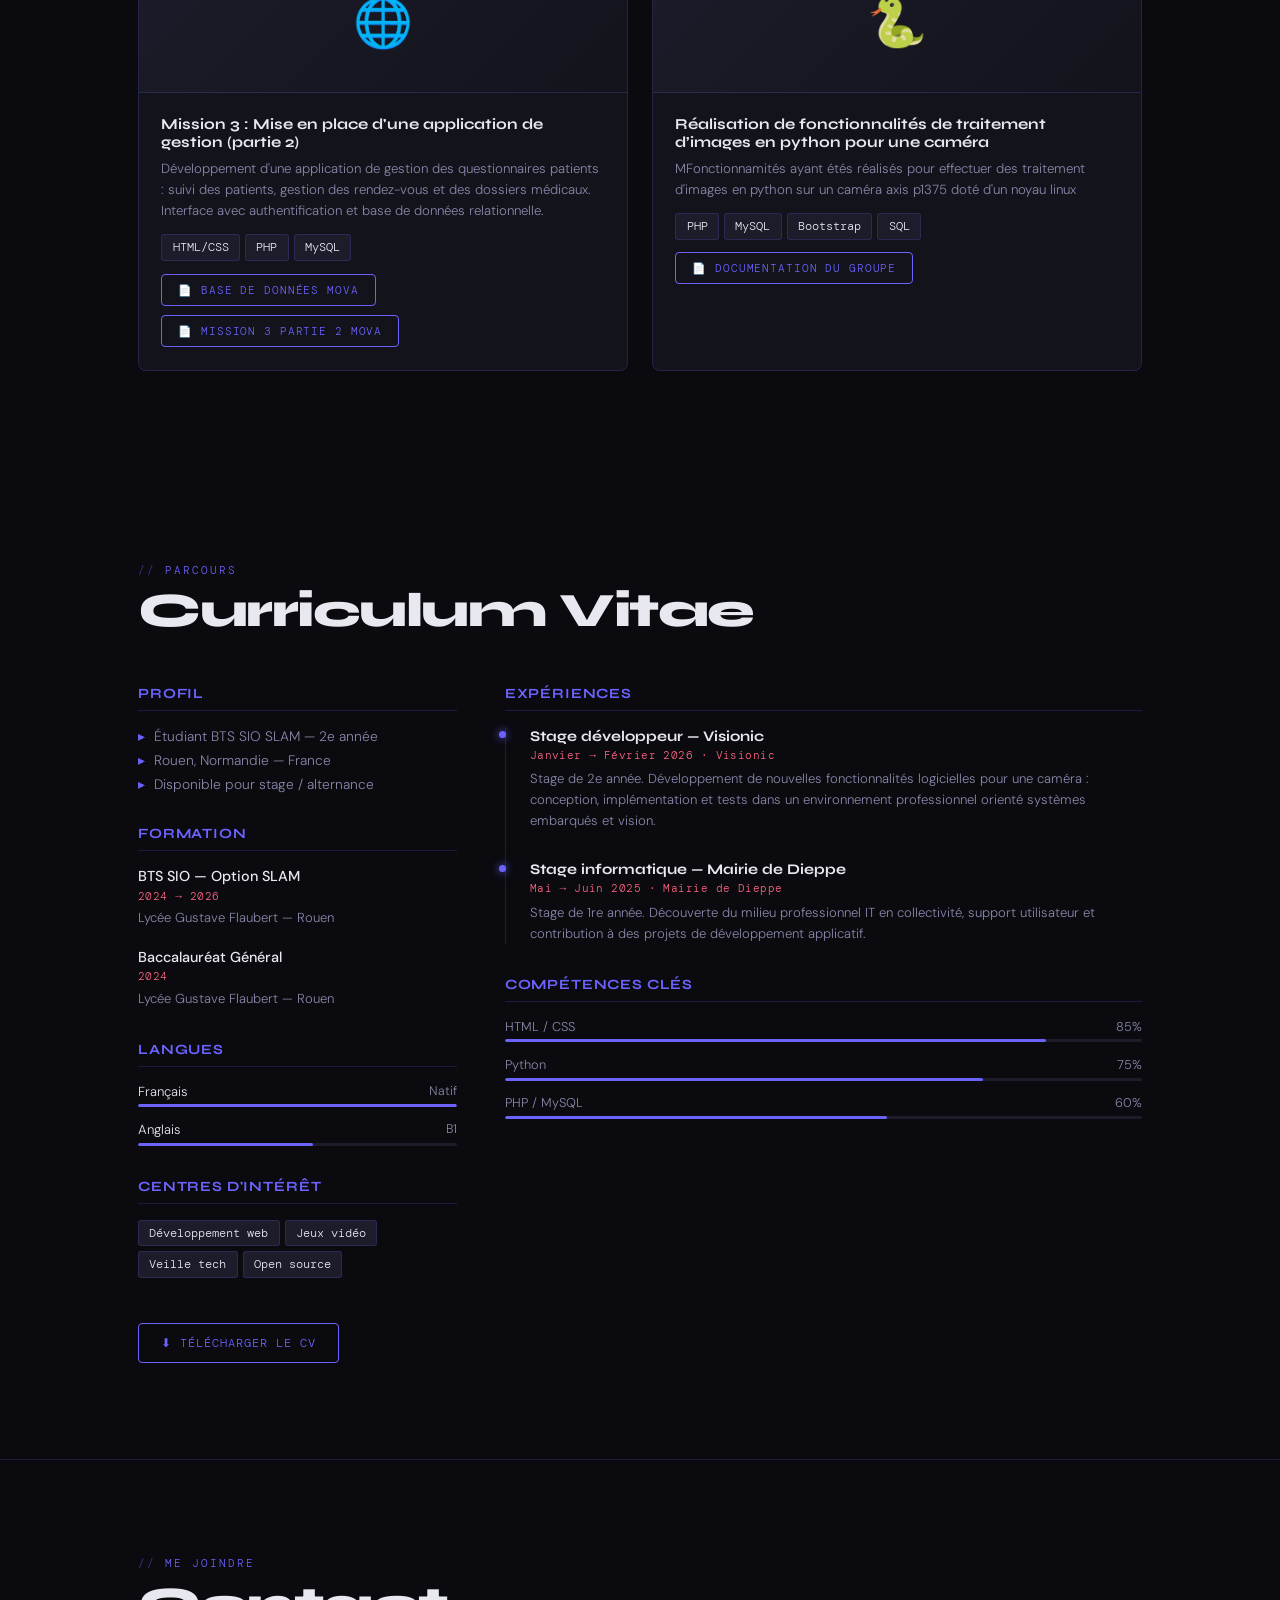
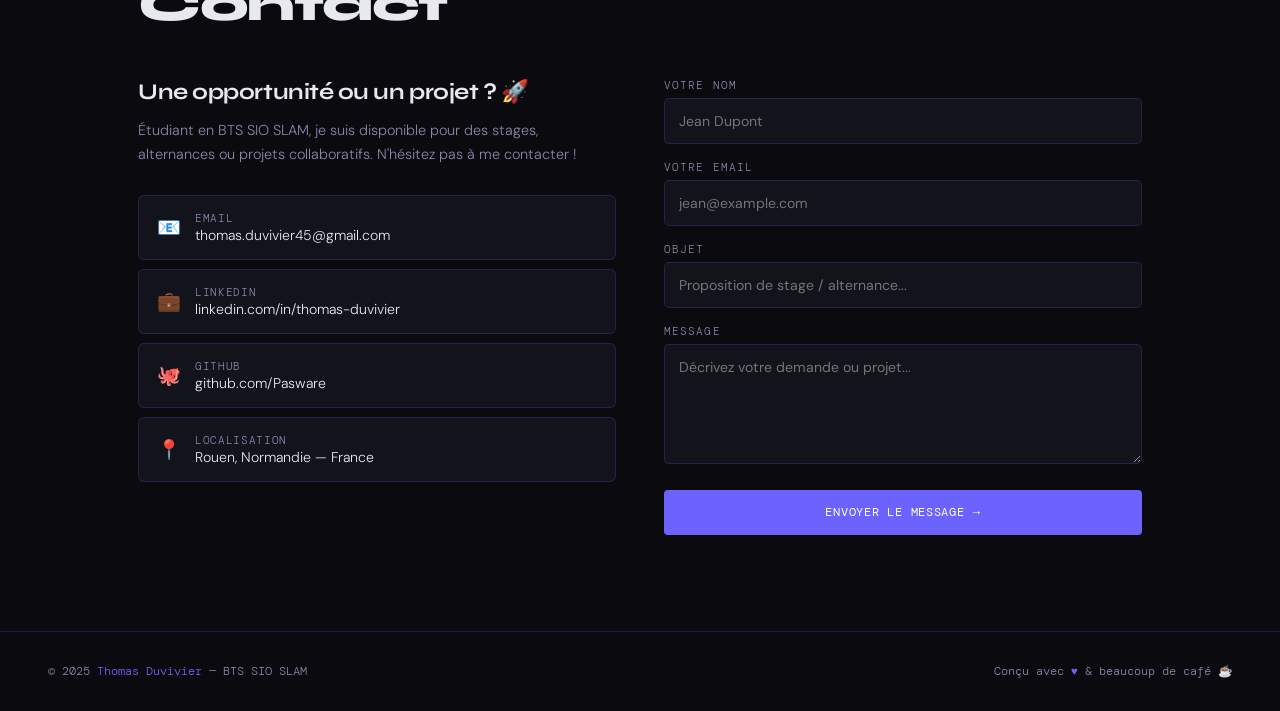
==== commit 56106860: "Update index.html" ====
--- a/index.html
+++ b/index.html
@@ -586,6 +586,20 @@
       </div>
     </div>
 
+    <div class="project-card">
+      <div class="project-thumb">🐍</div>
+      <div class="project-body">
+        <h4>Réalisation de fonctionnalités de traitement d’images en python pour une caméra</h4>
+        <p>MFonctionnamités ayant étés réalisés pour effectuer des traitement d'images en python sur un caméra axis p1375 doté d'un noyau linux</p>
+        <div class="tags">
+          <span class="tag">PHP</span><span class="tag">MySQL</span><span class="tag">Bootstrap</span><span class="tag">SQL</span>
+        </div>
+        <div style="display:flex; gap:.6rem; margin-top:.8rem; flex-wrap:wrap;">
+          <a href="https://github.com/Pasware/pasware/blob/main/RésultatStage.pdf" target="_blank" rel="noopener noreferrer" class="dl-btn" style="margin-top:0; font-size:.68rem; padding:.5rem 1rem;">📄 Documentation du groupe</a>
+        </div>
+      </div>
+    </div>
+
   </div>
 </div>
  
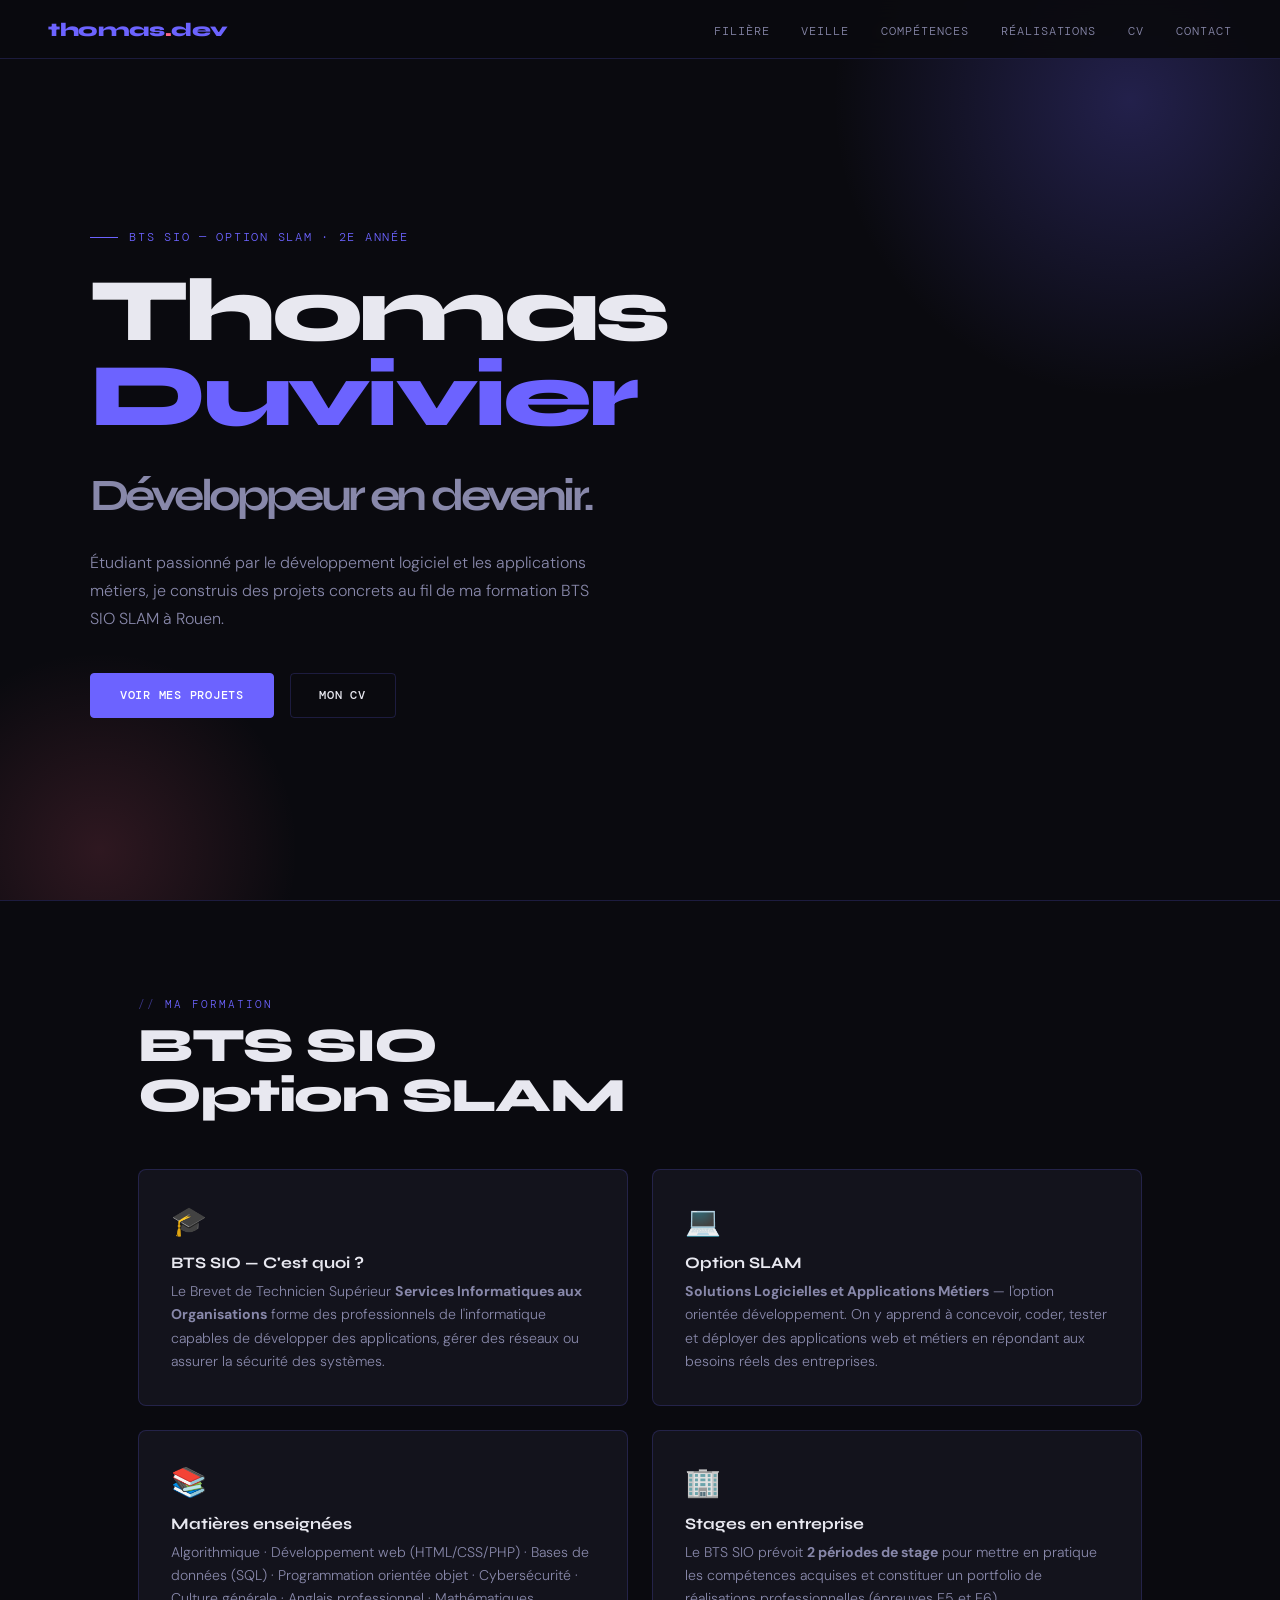
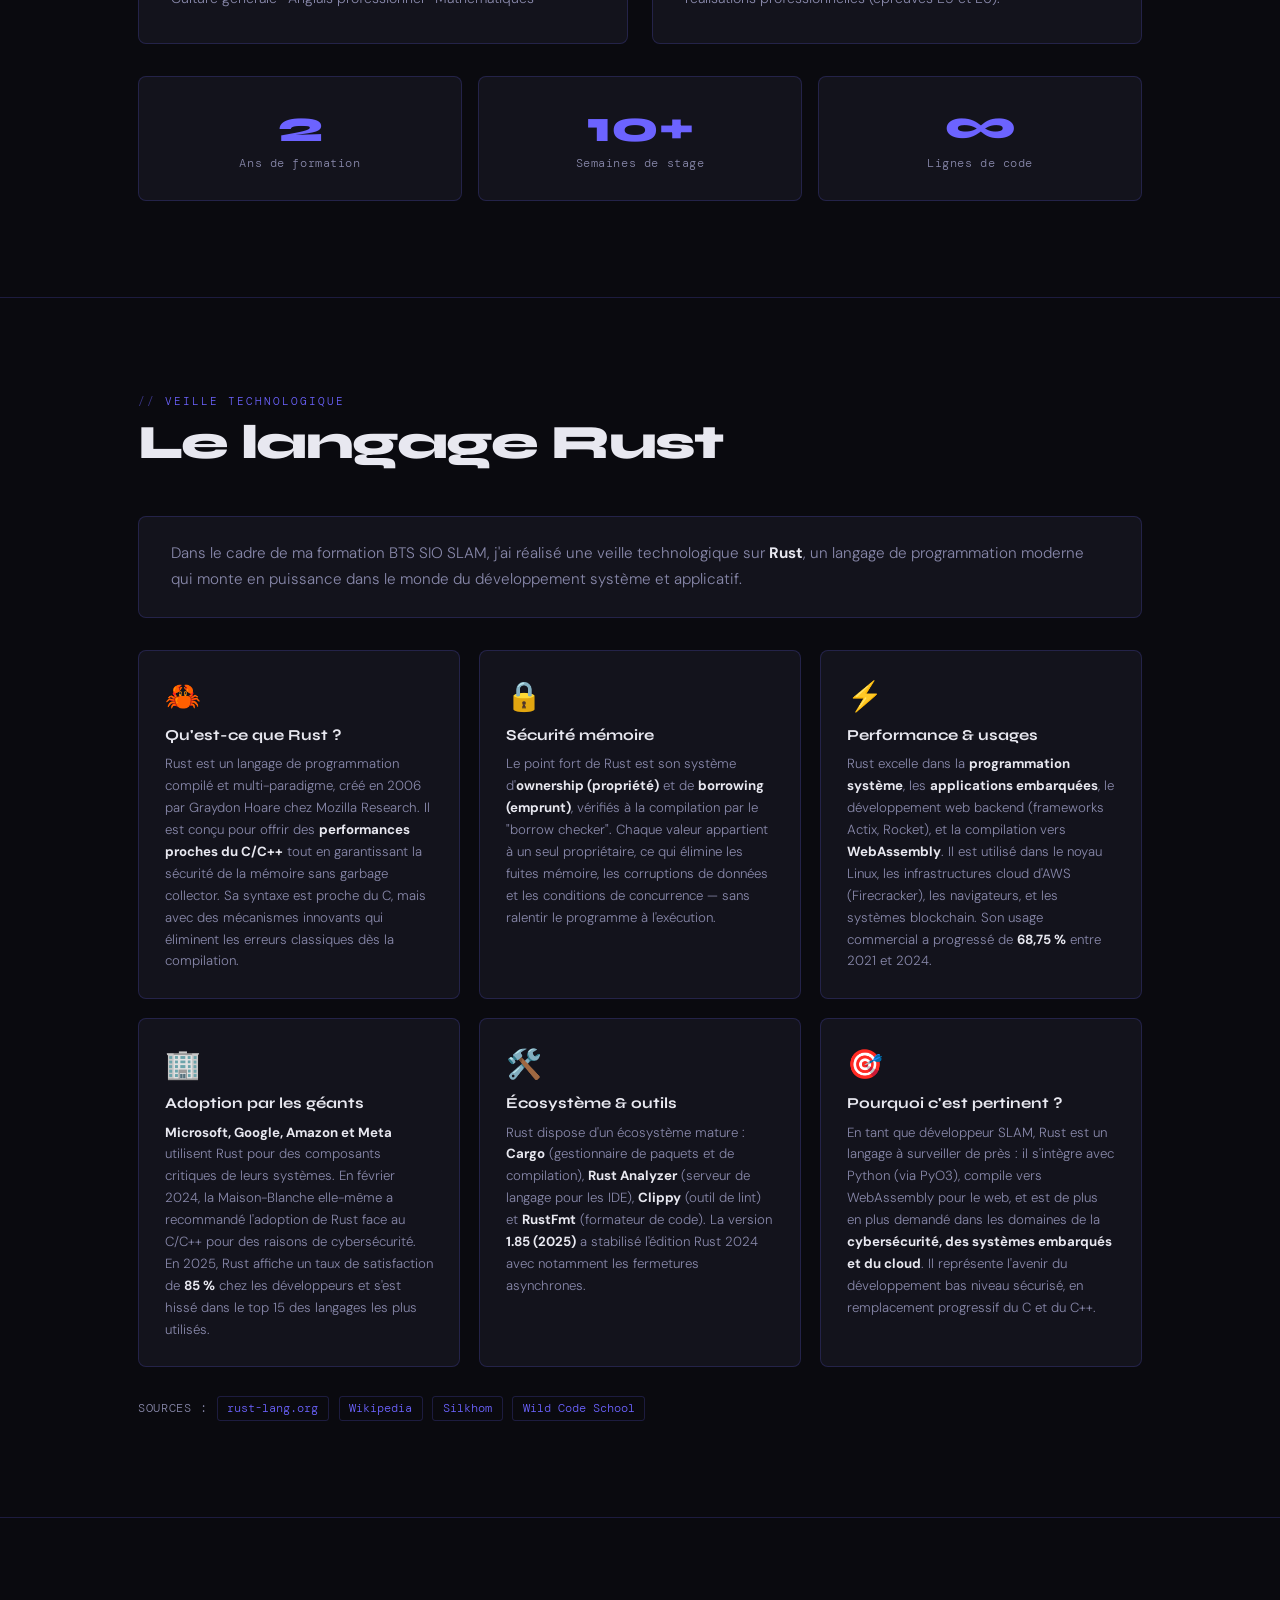
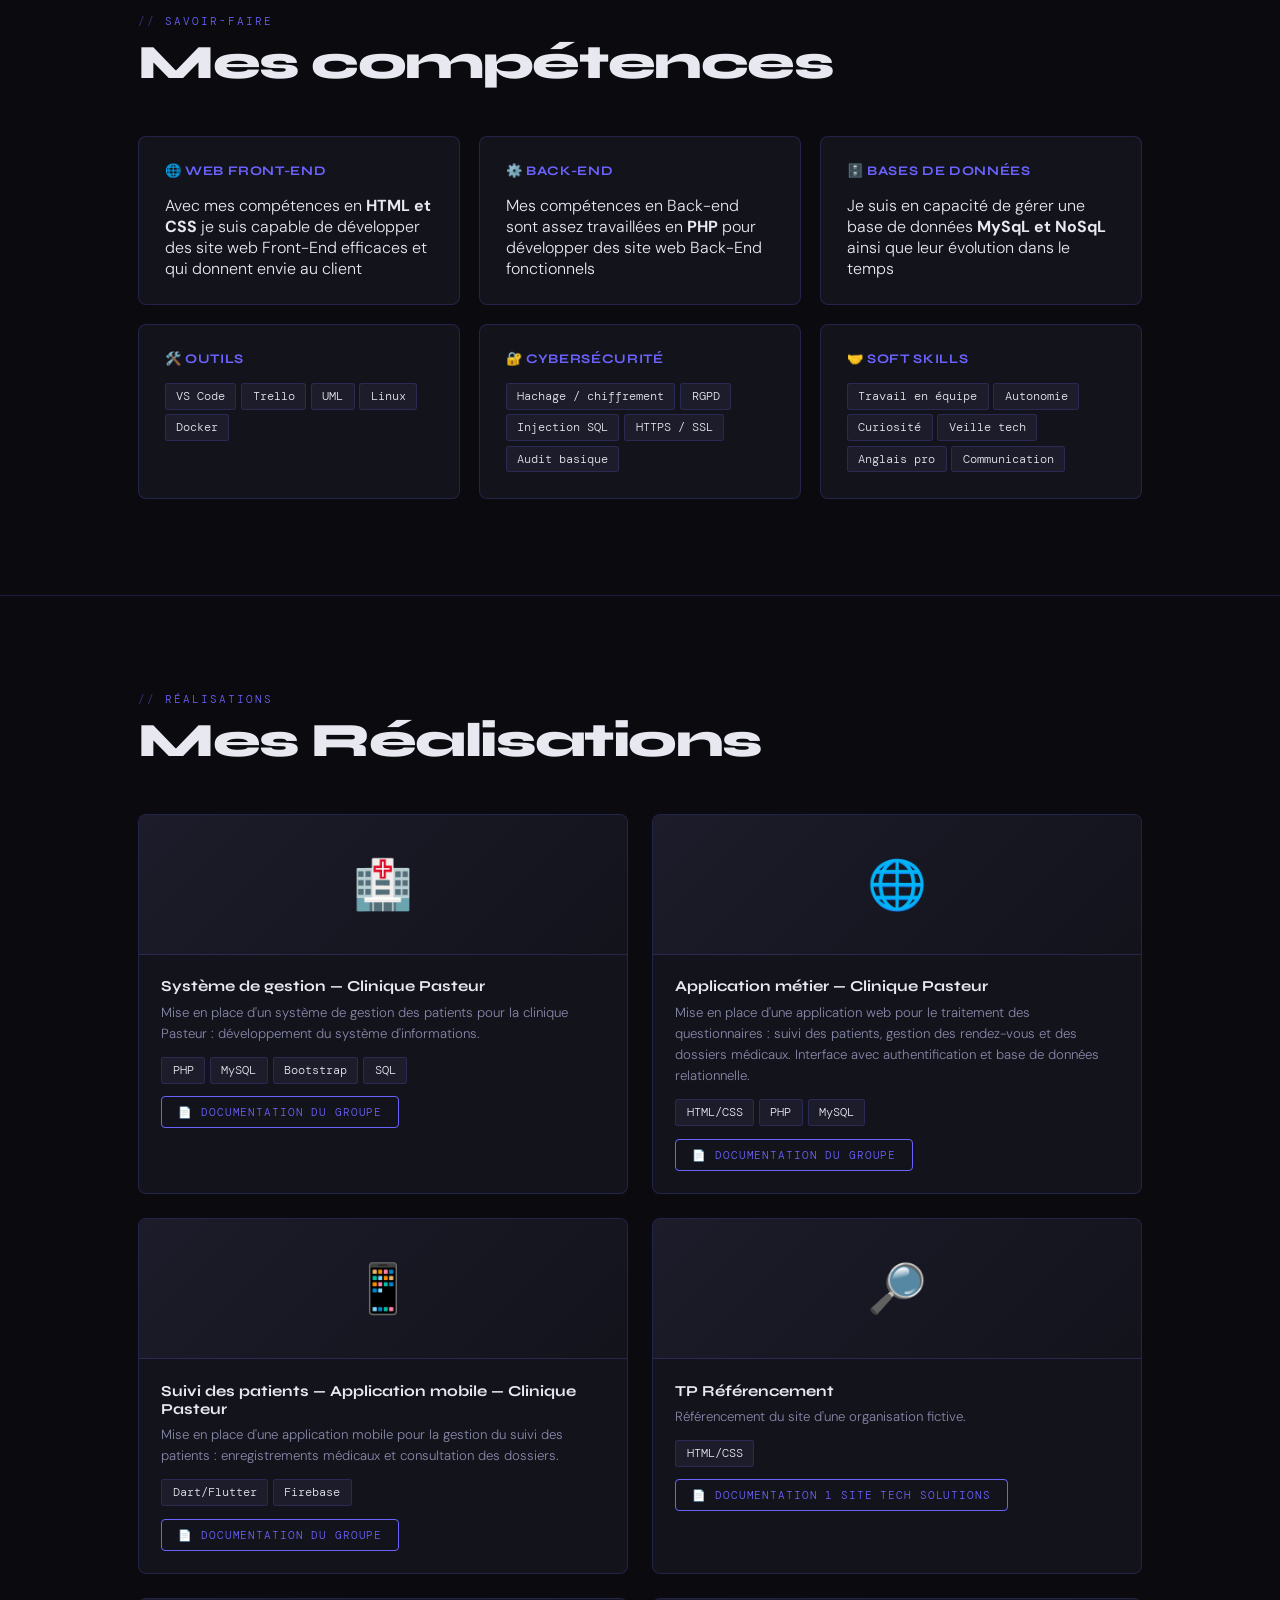
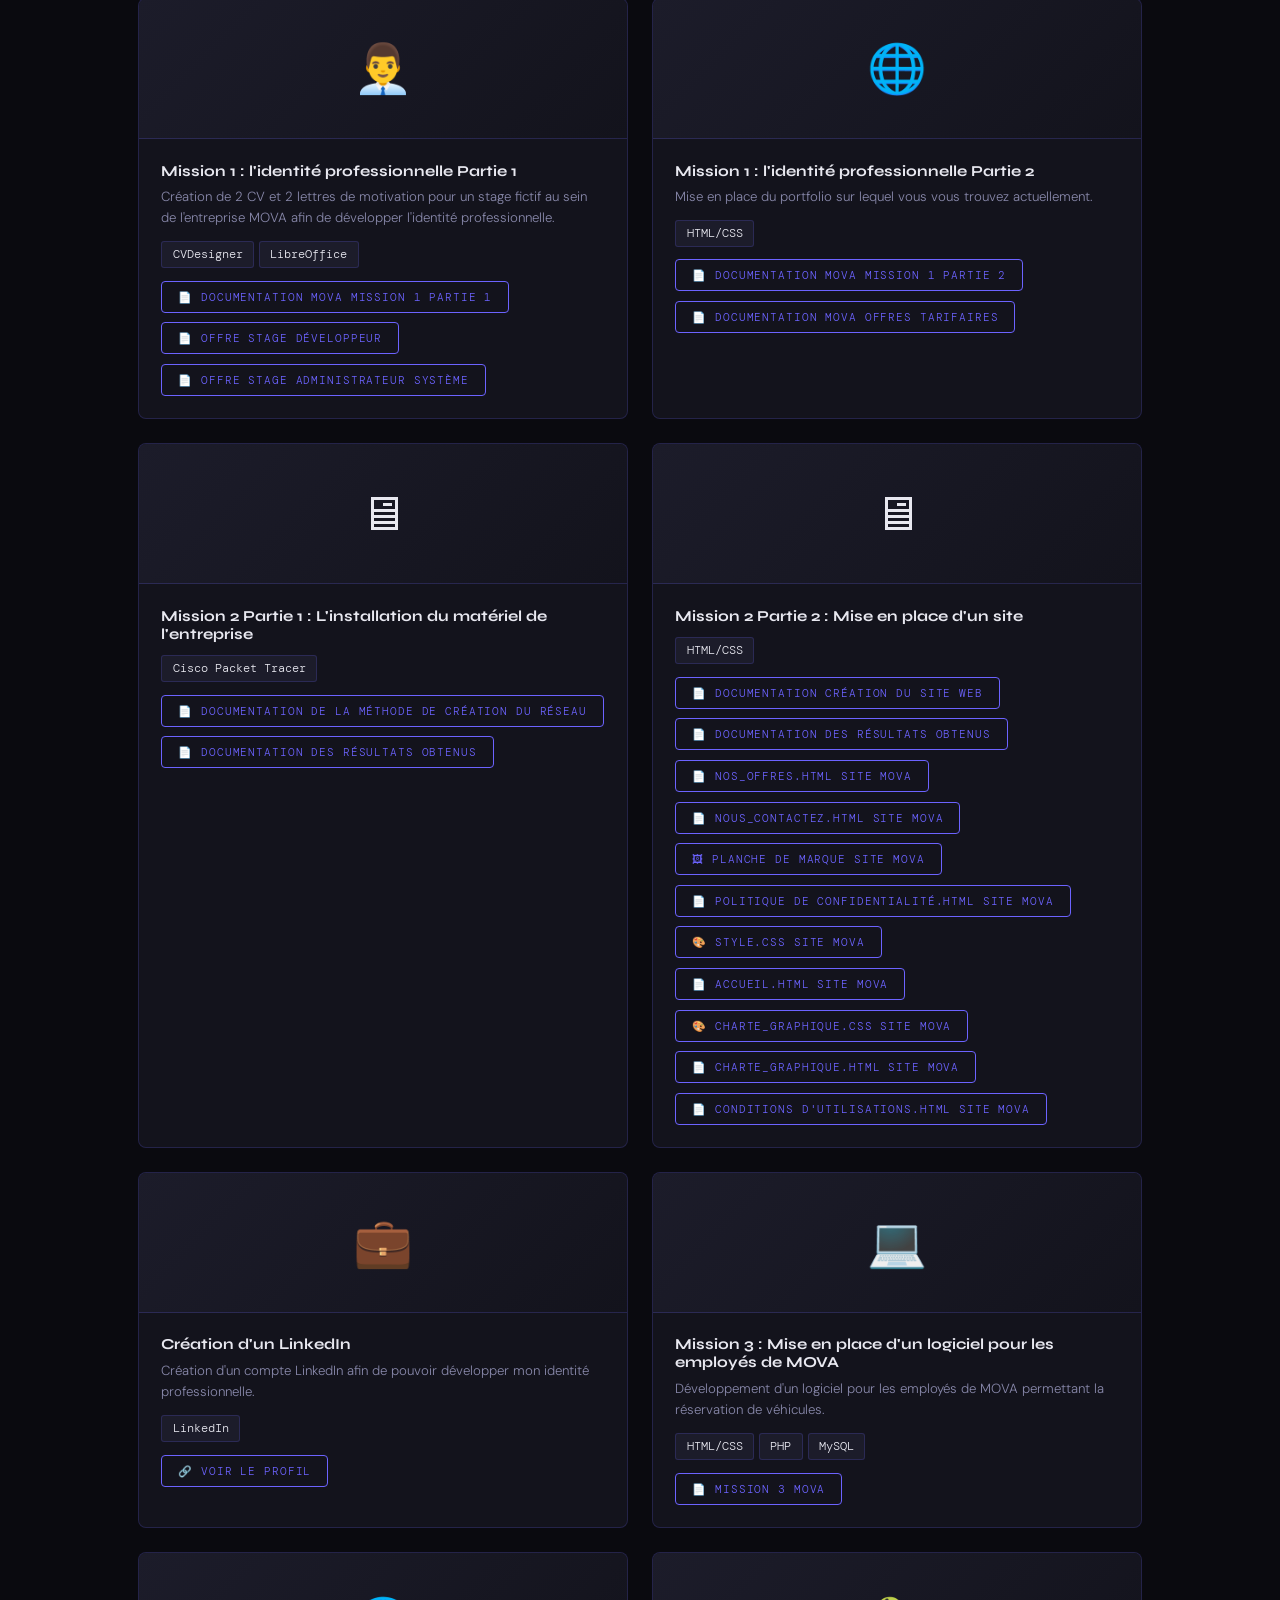
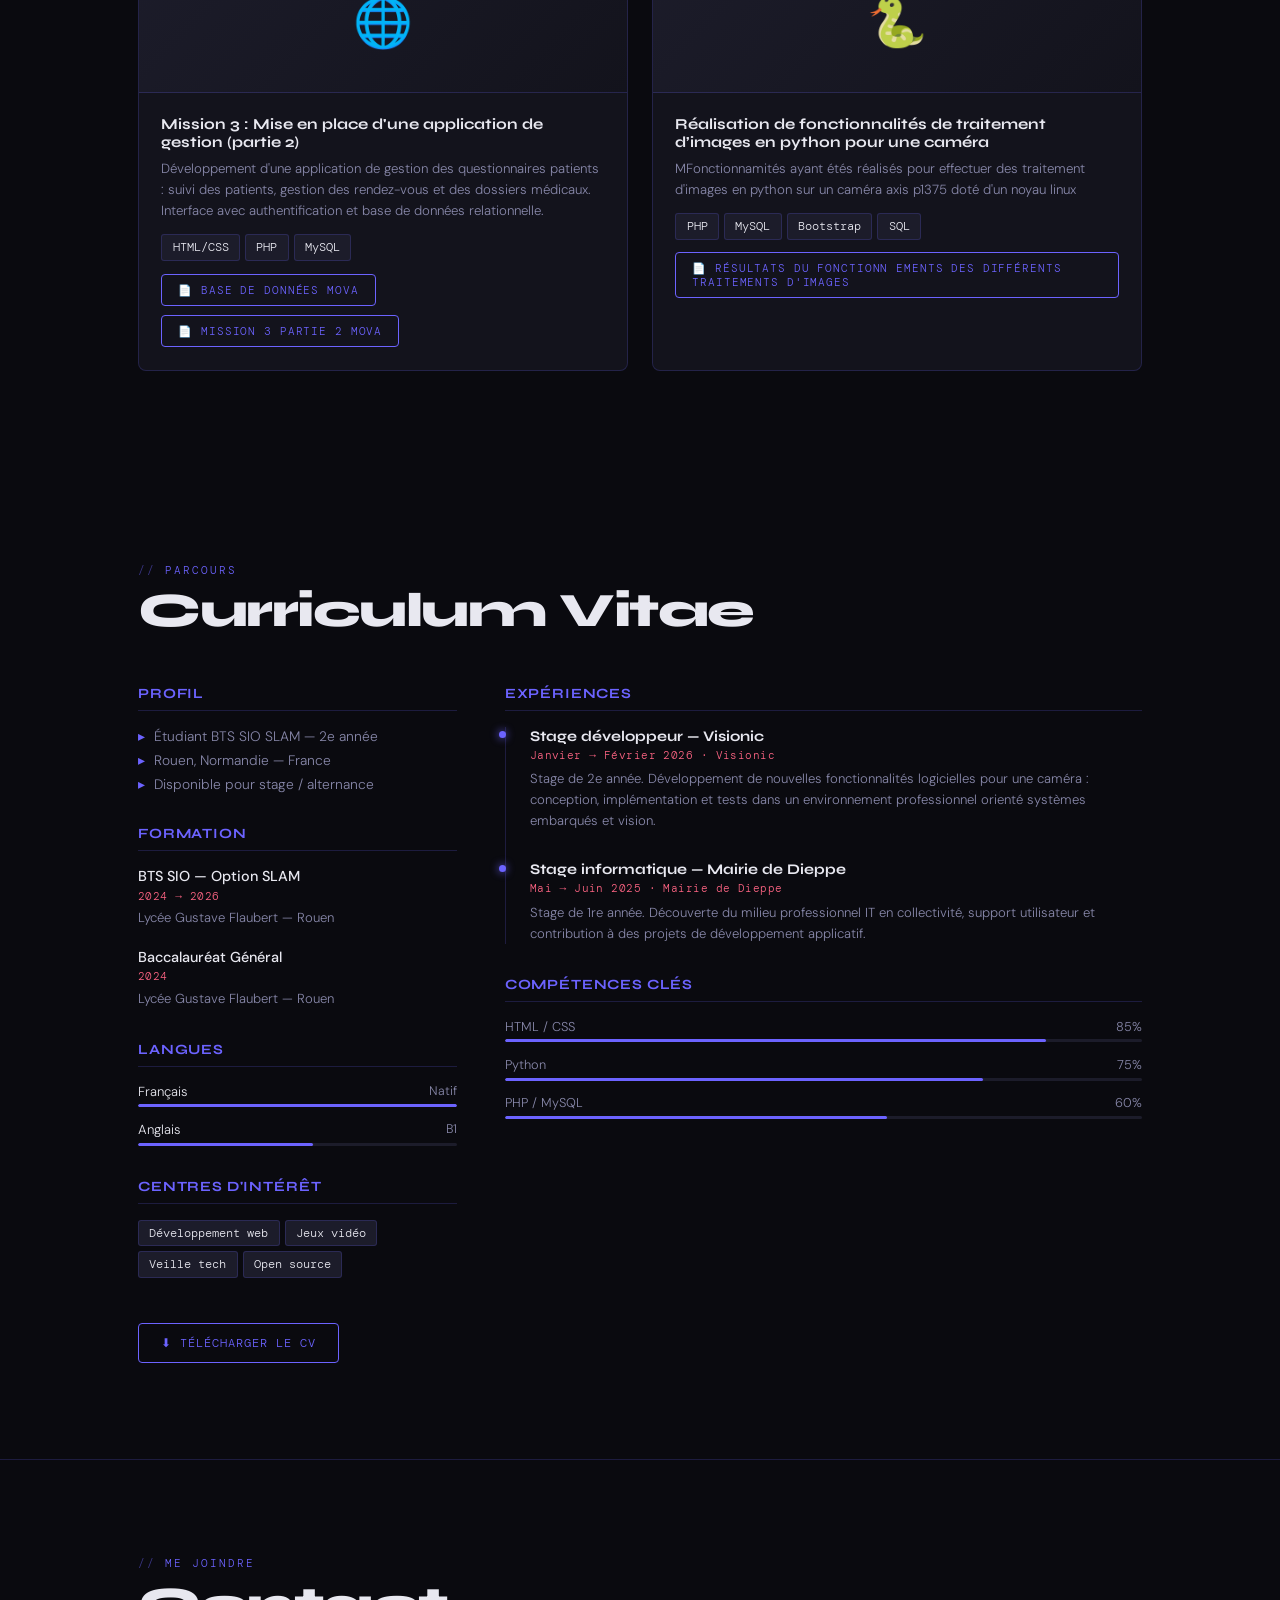
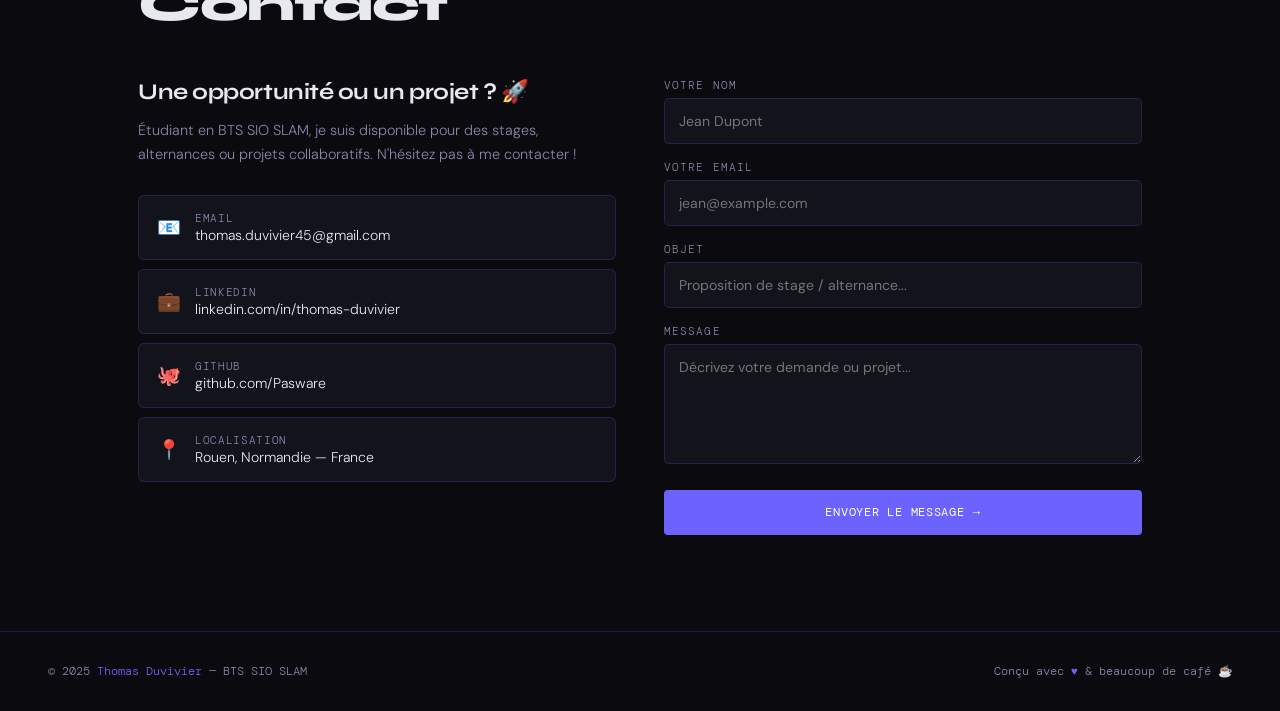
==== commit 1d2811c2: "Update index.html" ====
--- a/index.html
+++ b/index.html
@@ -595,7 +595,7 @@
           <span class="tag">PHP</span><span class="tag">MySQL</span><span class="tag">Bootstrap</span><span class="tag">SQL</span>
         </div>
         <div style="display:flex; gap:.6rem; margin-top:.8rem; flex-wrap:wrap;">
-          <a href="https://github.com/Pasware/pasware/blob/main/RésultatStage.pdf" target="_blank" rel="noopener noreferrer" class="dl-btn" style="margin-top:0; font-size:.68rem; padding:.5rem 1rem;">📄 Documentation du groupe</a>
+          <a href="https://github.com/Pasware/pasware/blob/main/RésultatStage.pdf" target="_blank" rel="noopener noreferrer" class="dl-btn" style="margin-top:0; font-size:.68rem; padding:.5rem 1rem;">📄 Résultats du fonctionn ements des différents traitements d'images</a>
         </div>
       </div>
     </div>
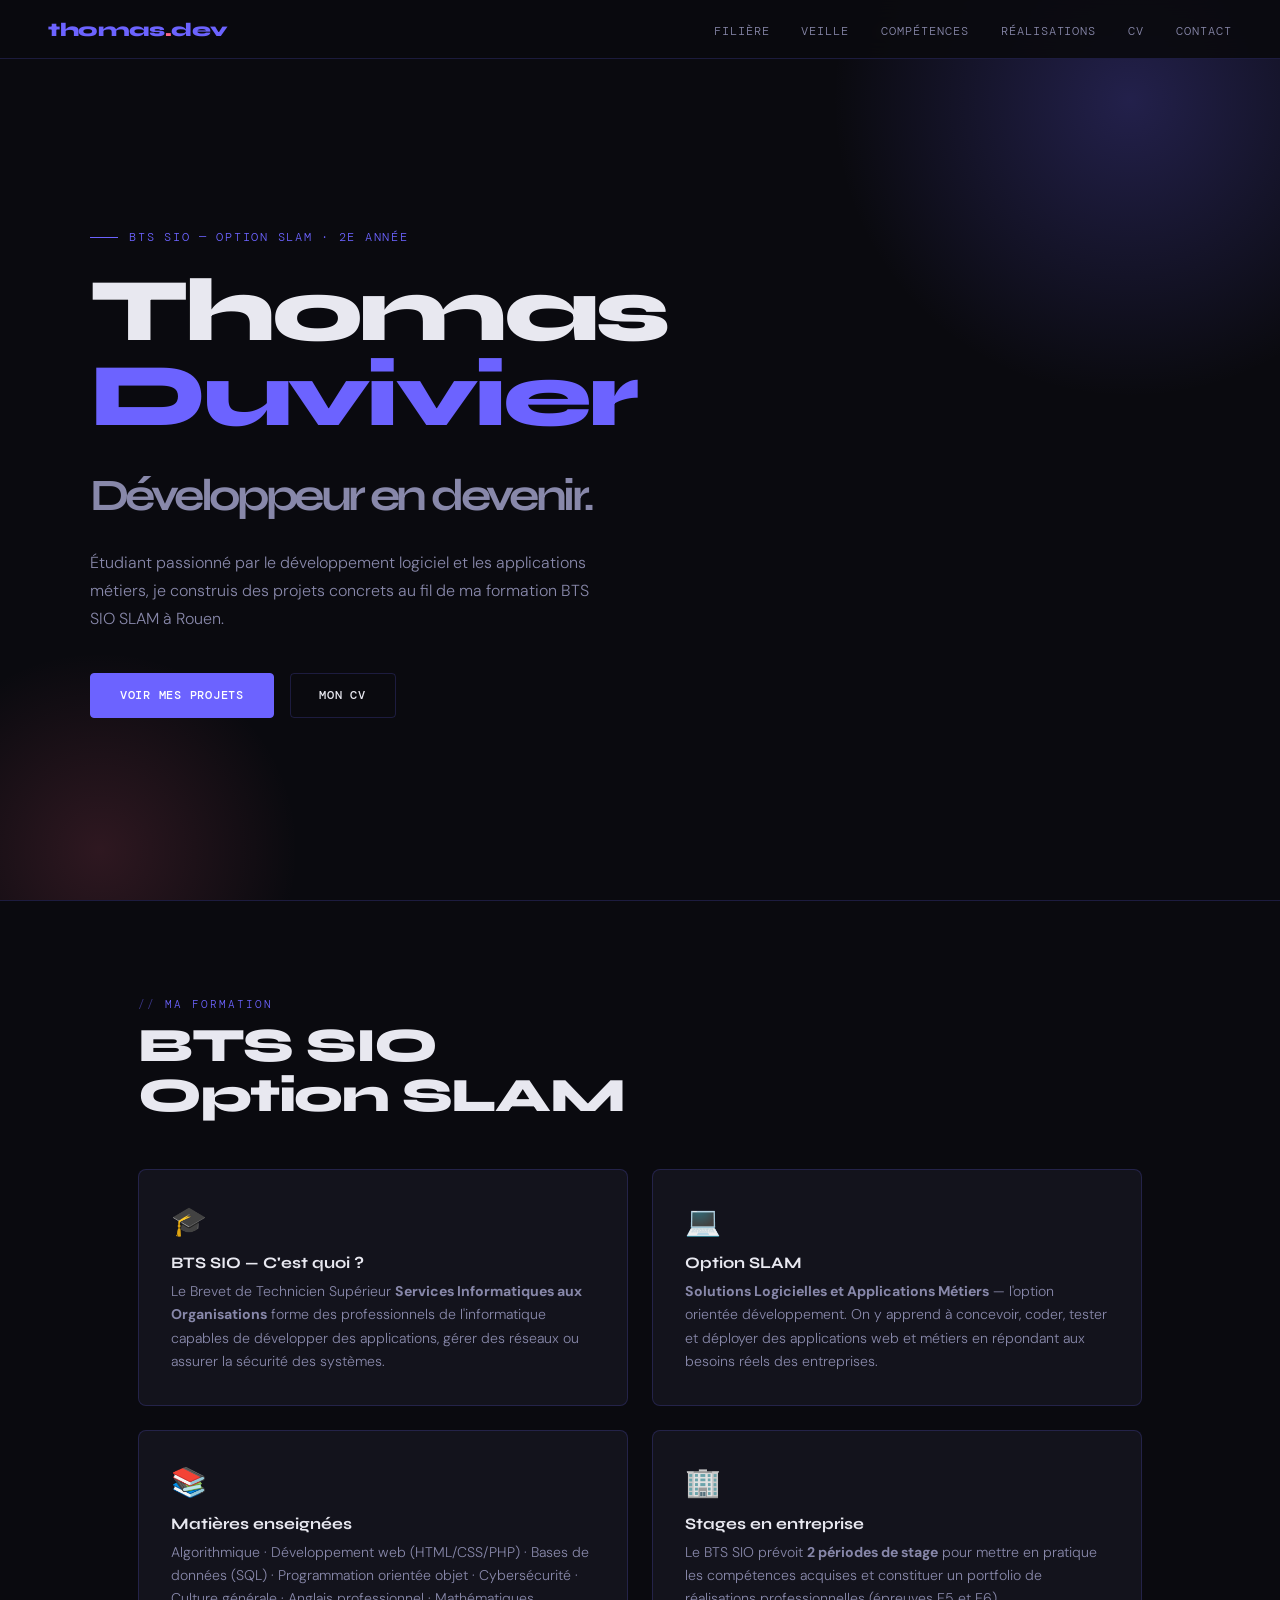
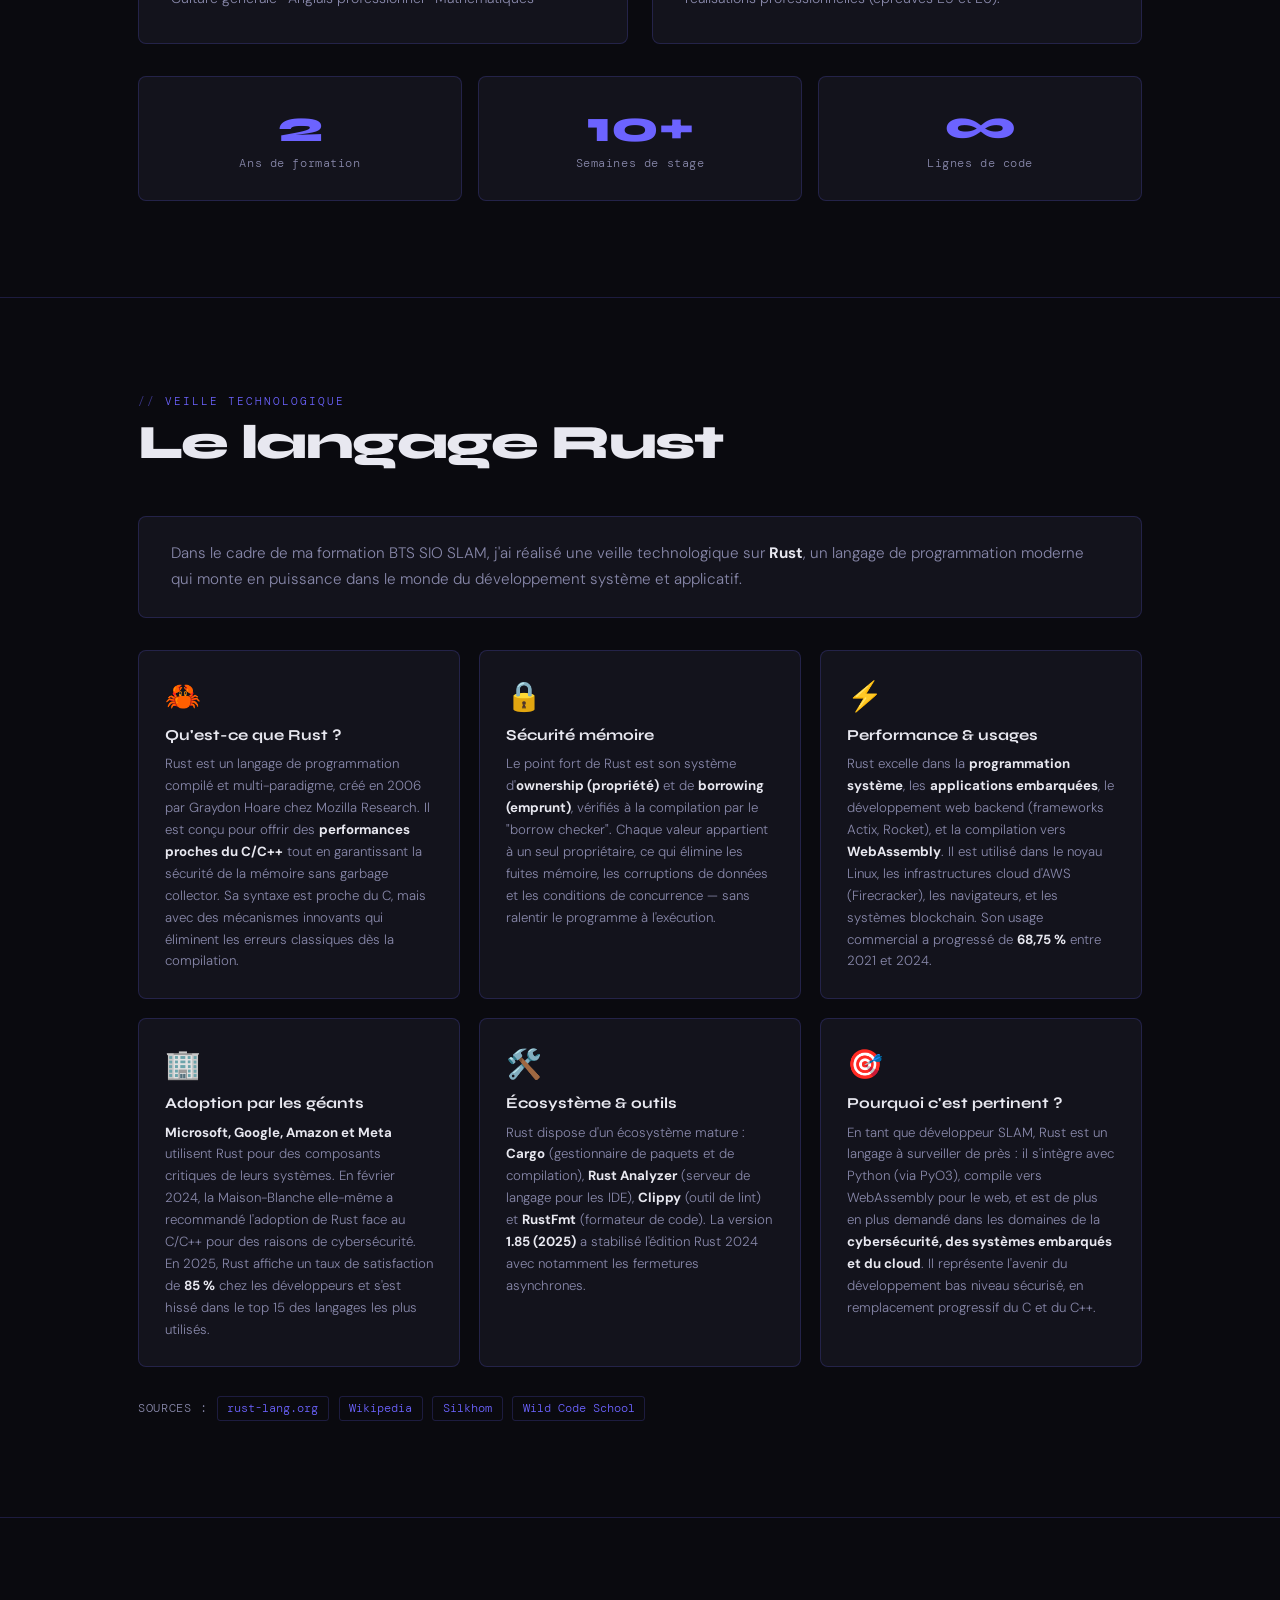
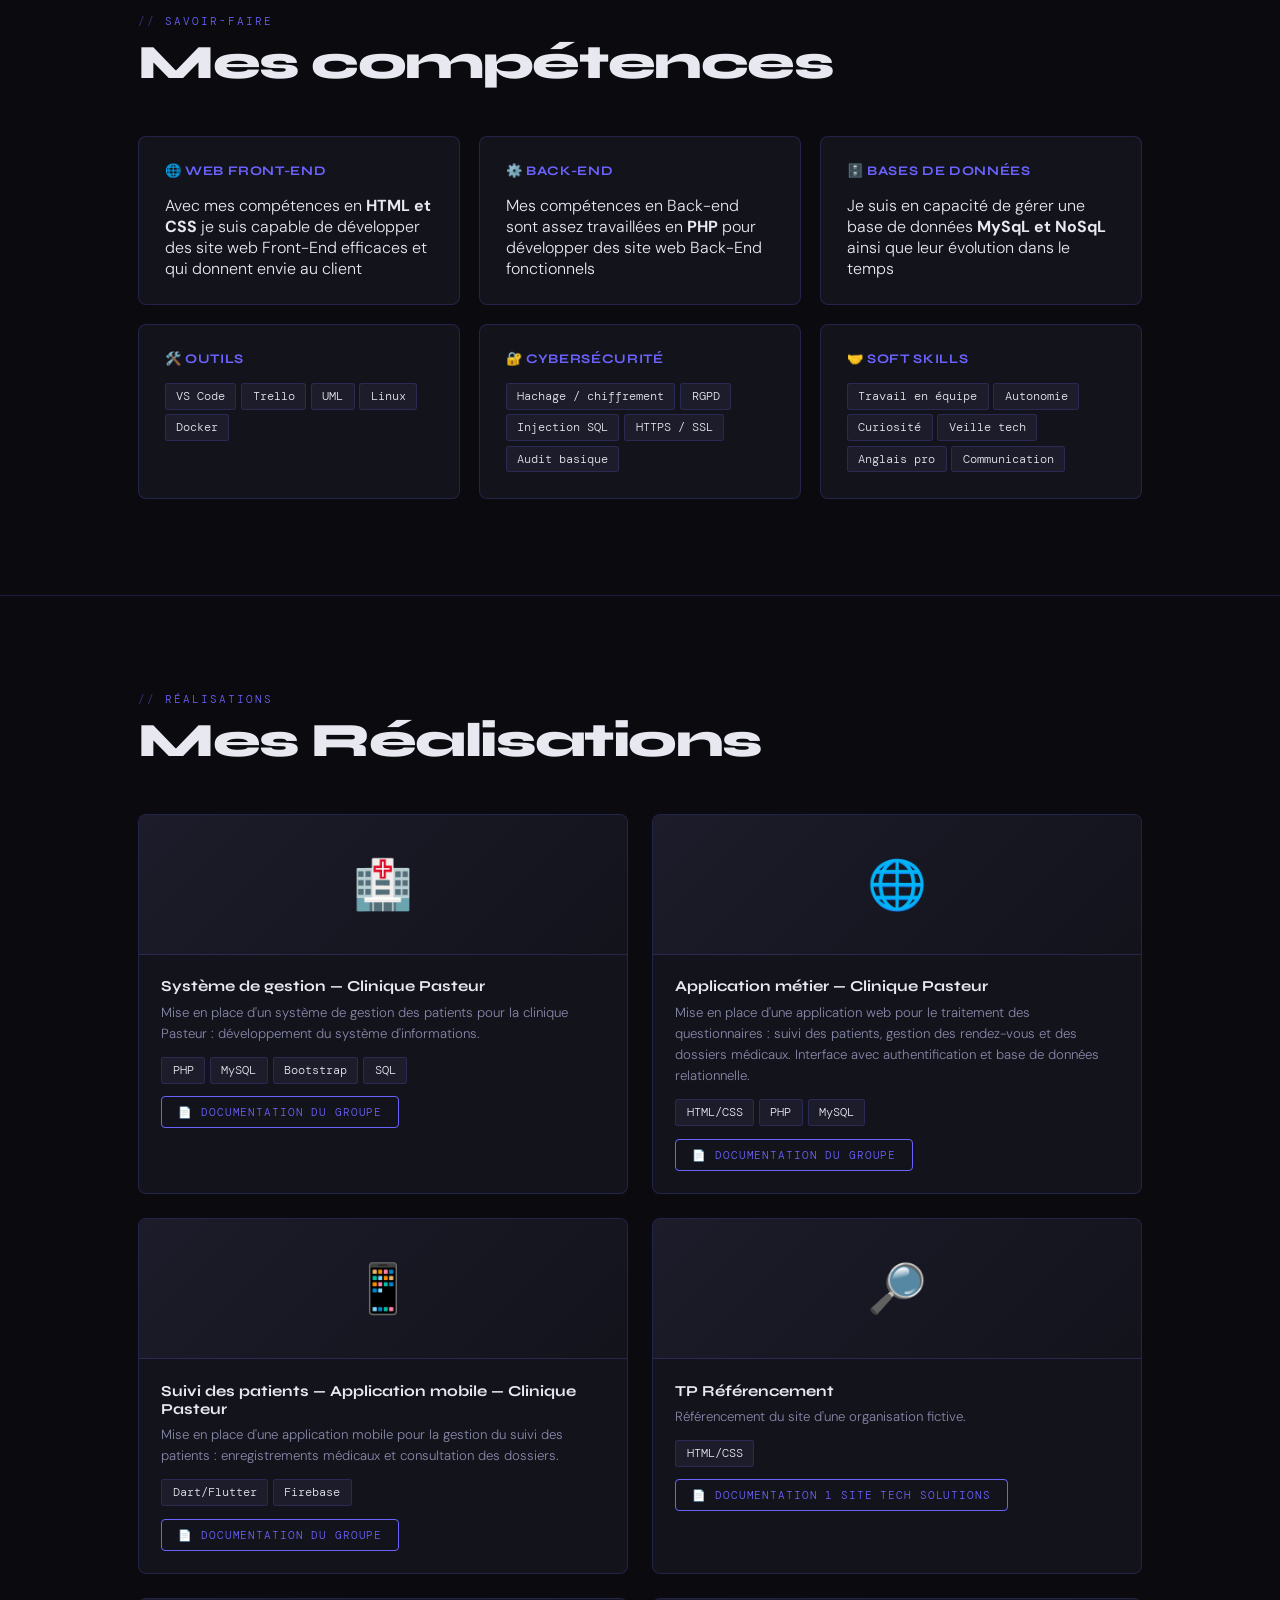
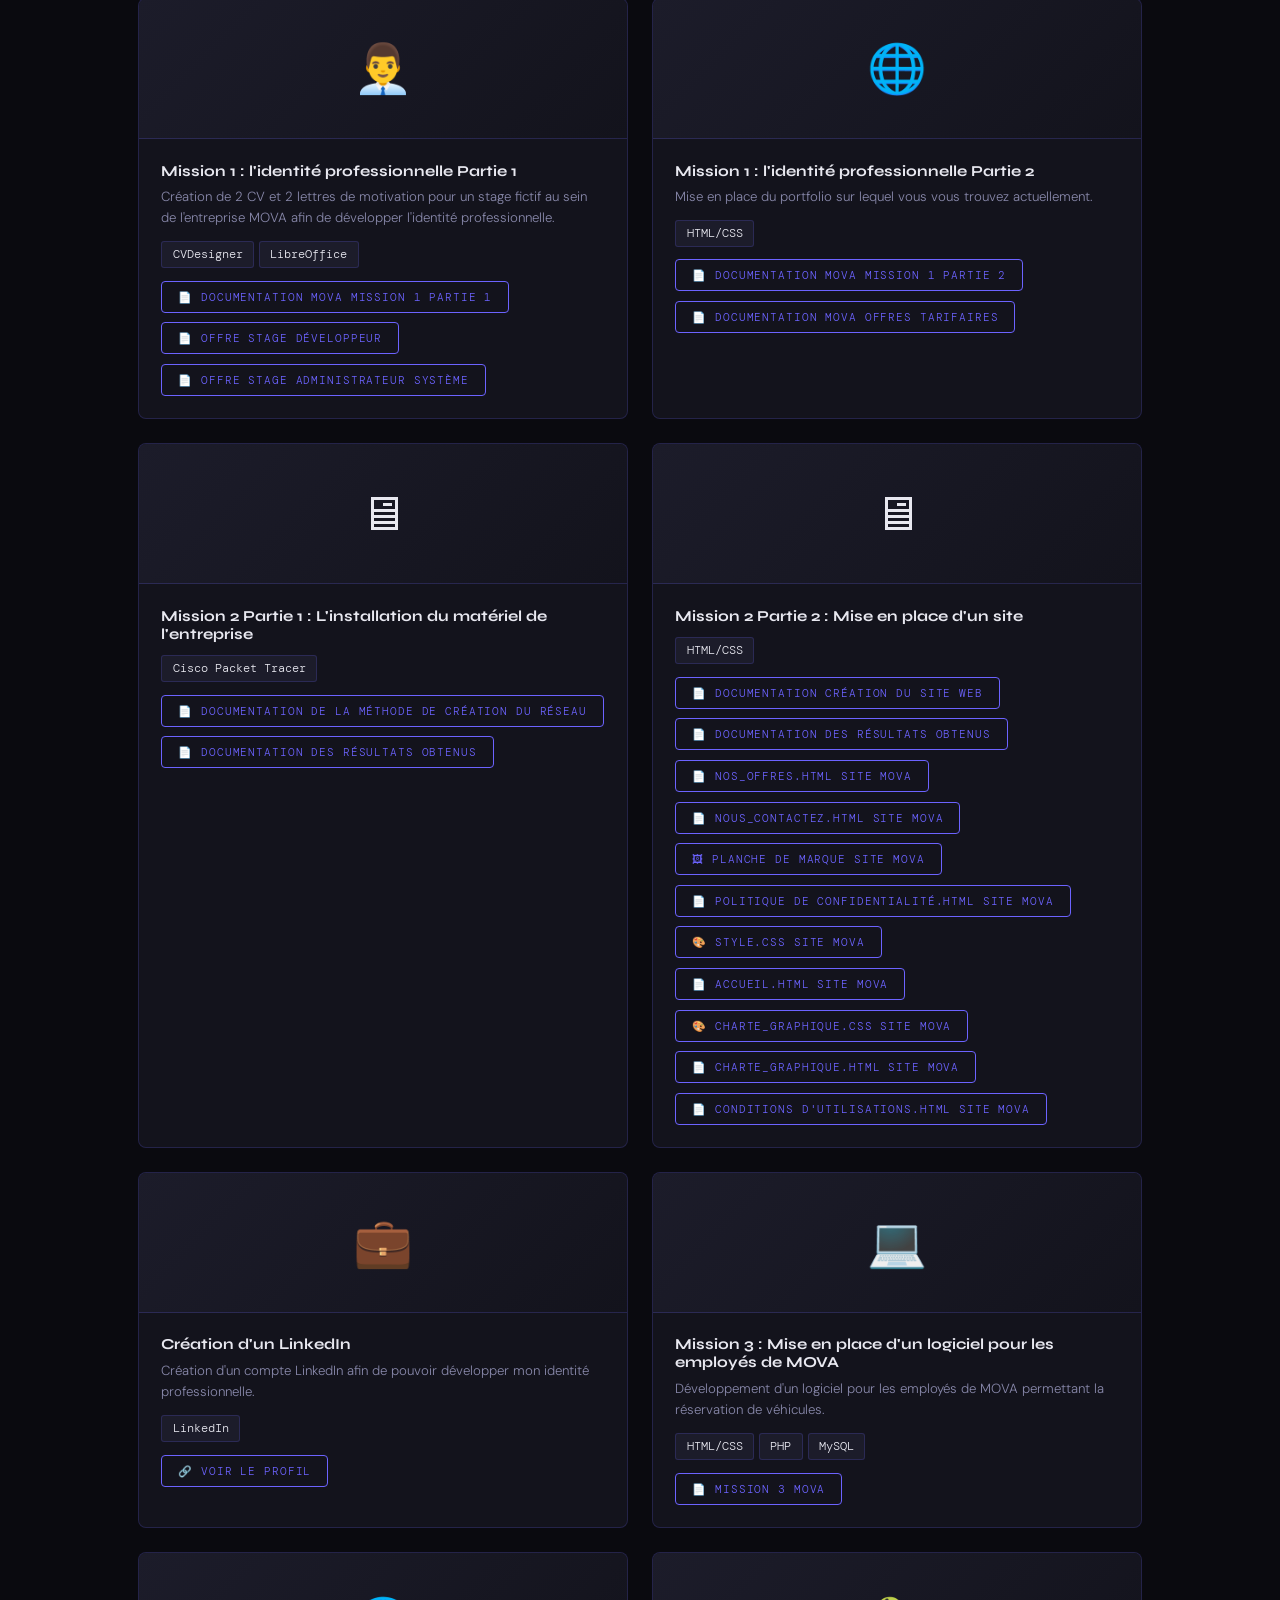
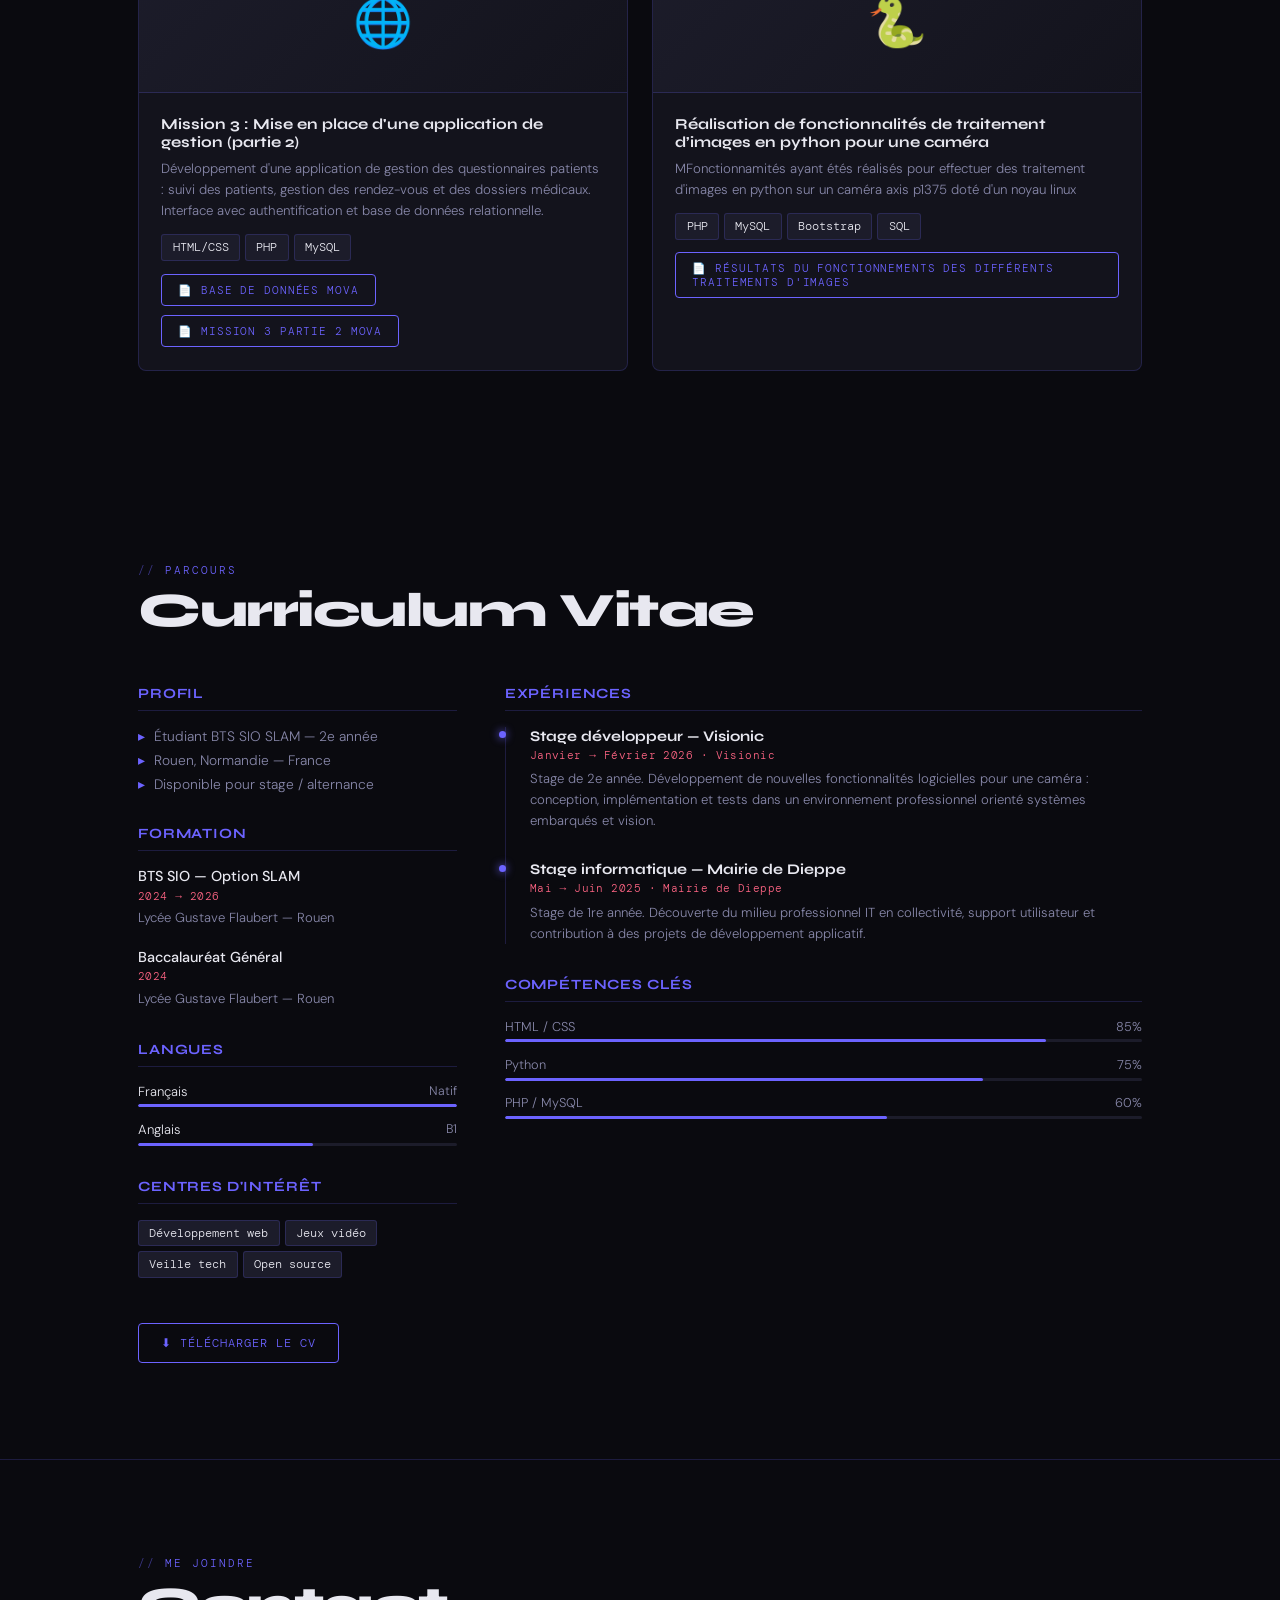
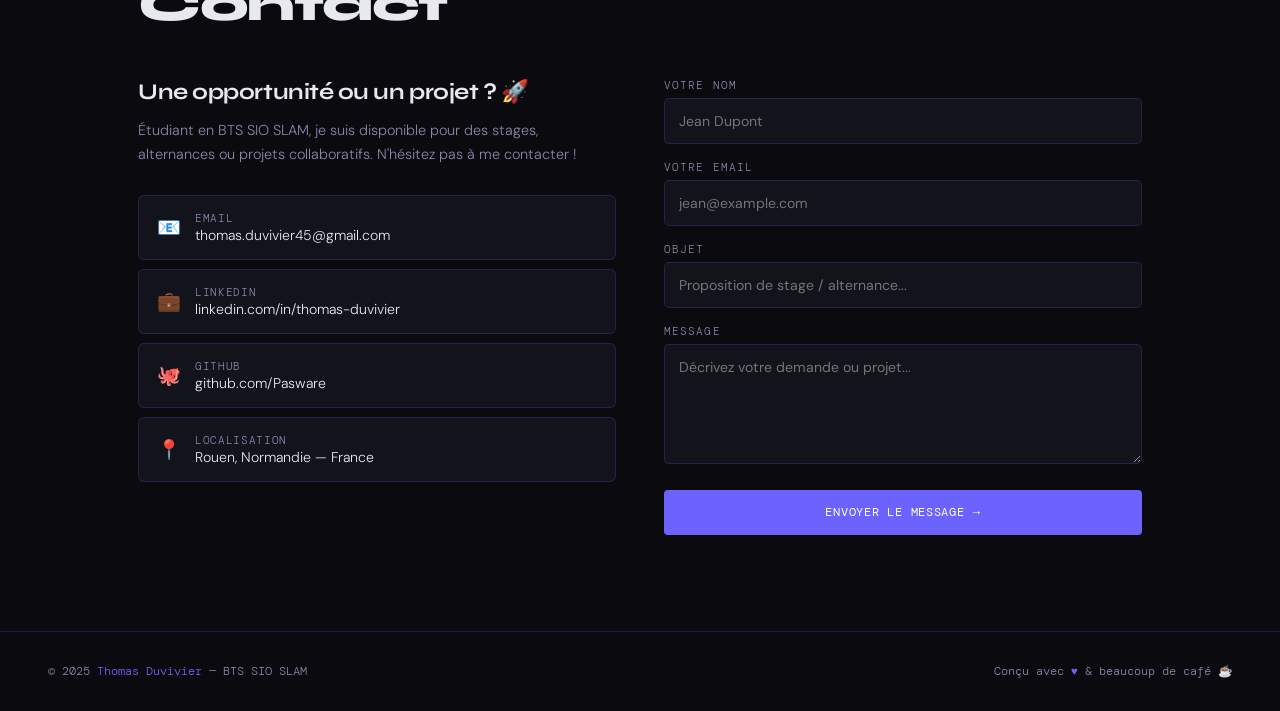
==== commit 5fe2a952: "Update index.html" ====
--- a/index.html
+++ b/index.html
@@ -595,7 +595,7 @@
           <span class="tag">PHP</span><span class="tag">MySQL</span><span class="tag">Bootstrap</span><span class="tag">SQL</span>
         </div>
         <div style="display:flex; gap:.6rem; margin-top:.8rem; flex-wrap:wrap;">
-          <a href="https://github.com/Pasware/pasware/blob/main/RésultatStage.pdf" target="_blank" rel="noopener noreferrer" class="dl-btn" style="margin-top:0; font-size:.68rem; padding:.5rem 1rem;">📄 Résultats du fonctionn ements des différents traitements d'images</a>
+          <a href="https://github.com/Pasware/pasware/blob/main/RésultatStage.pdf" target="_blank" rel="noopener noreferrer" class="dl-btn" style="margin-top:0; font-size:.68rem; padding:.5rem 1rem;">📄 Résultats du fonctionnements des différents traitements d'images</a>
         </div>
       </div>
     </div>
